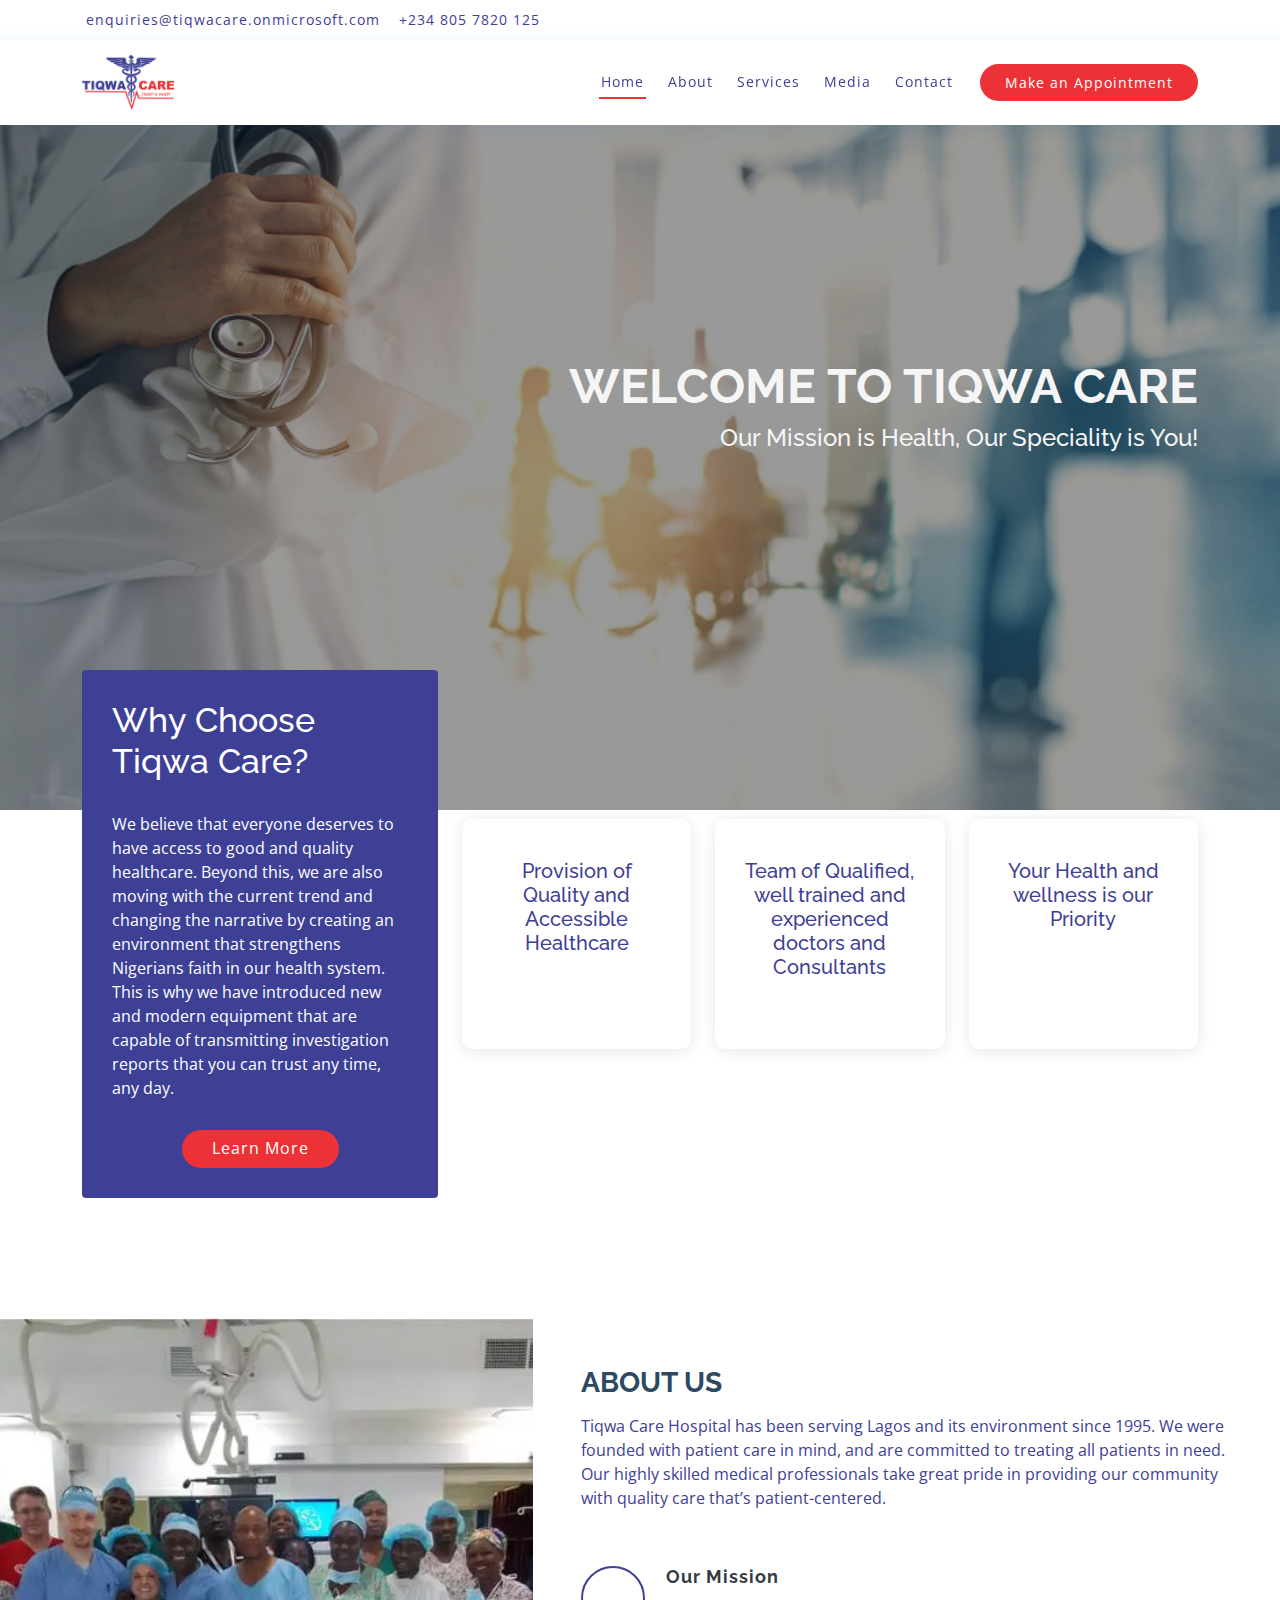
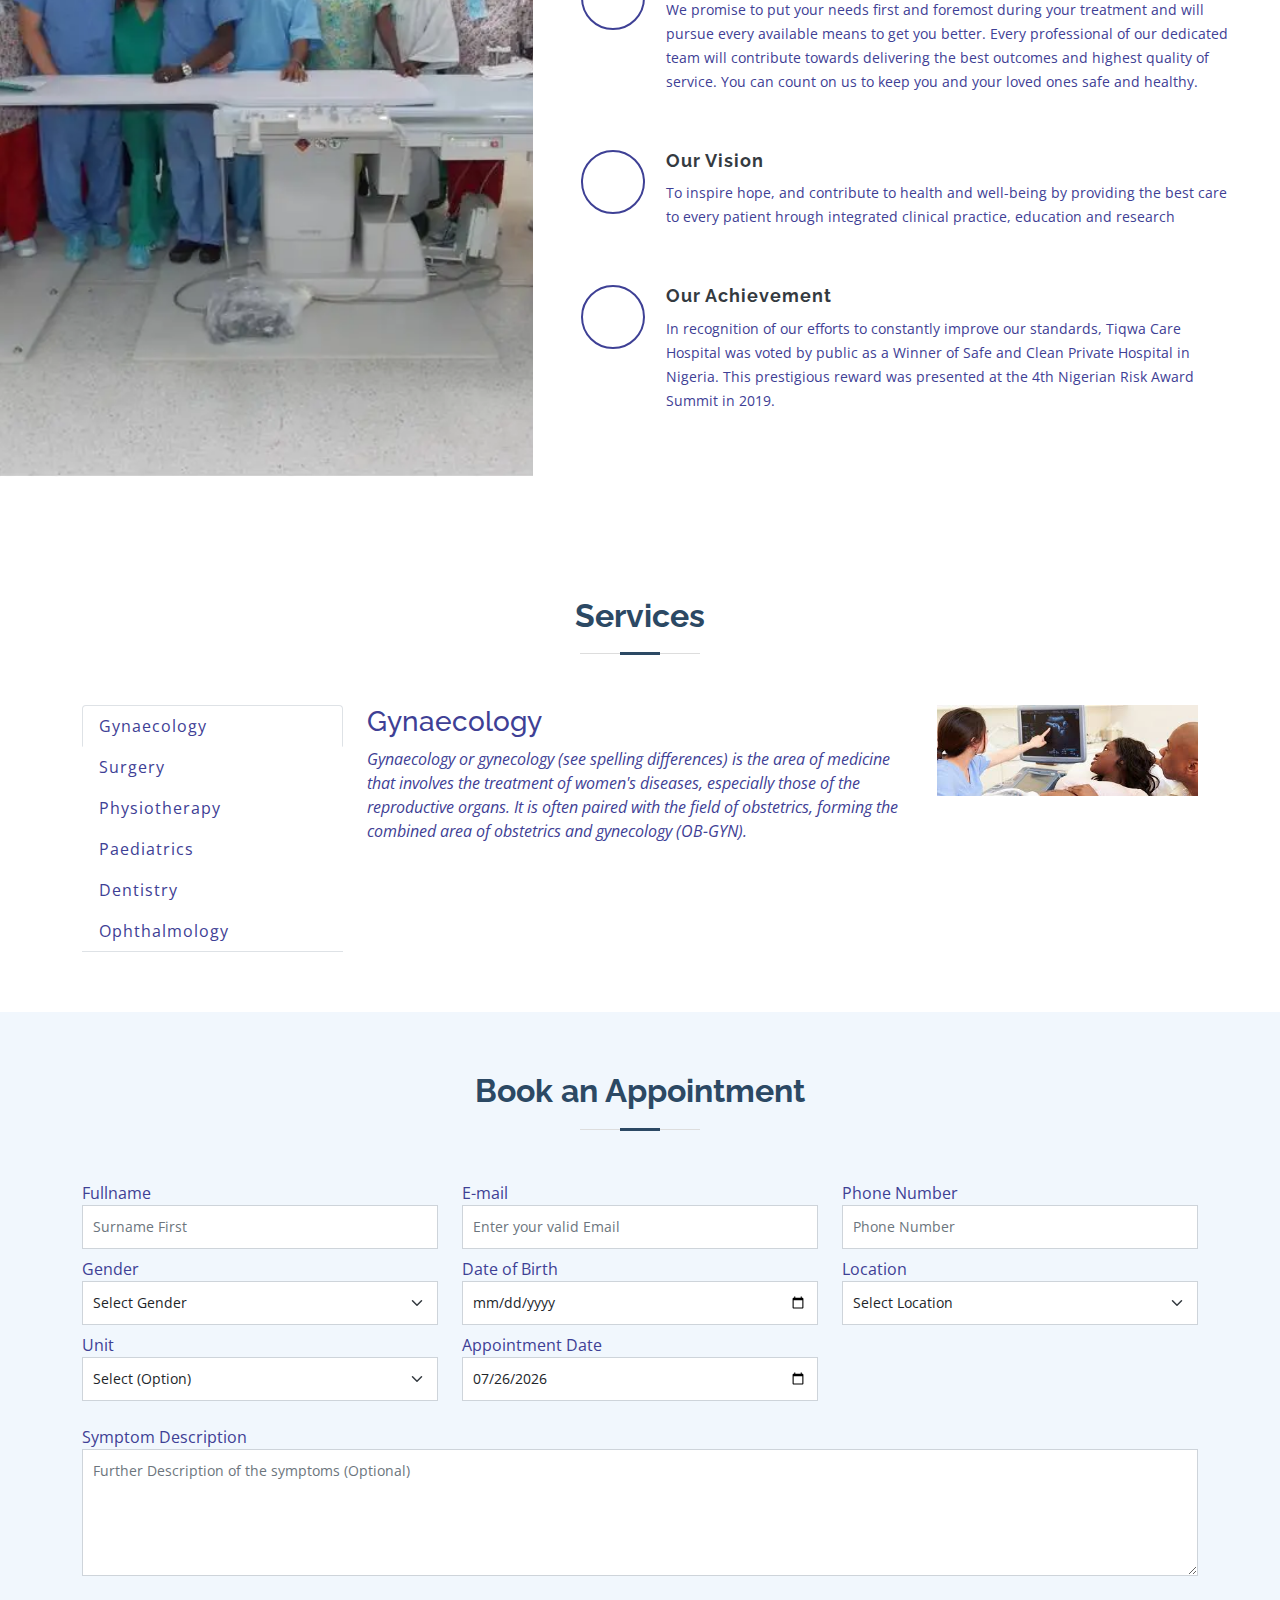
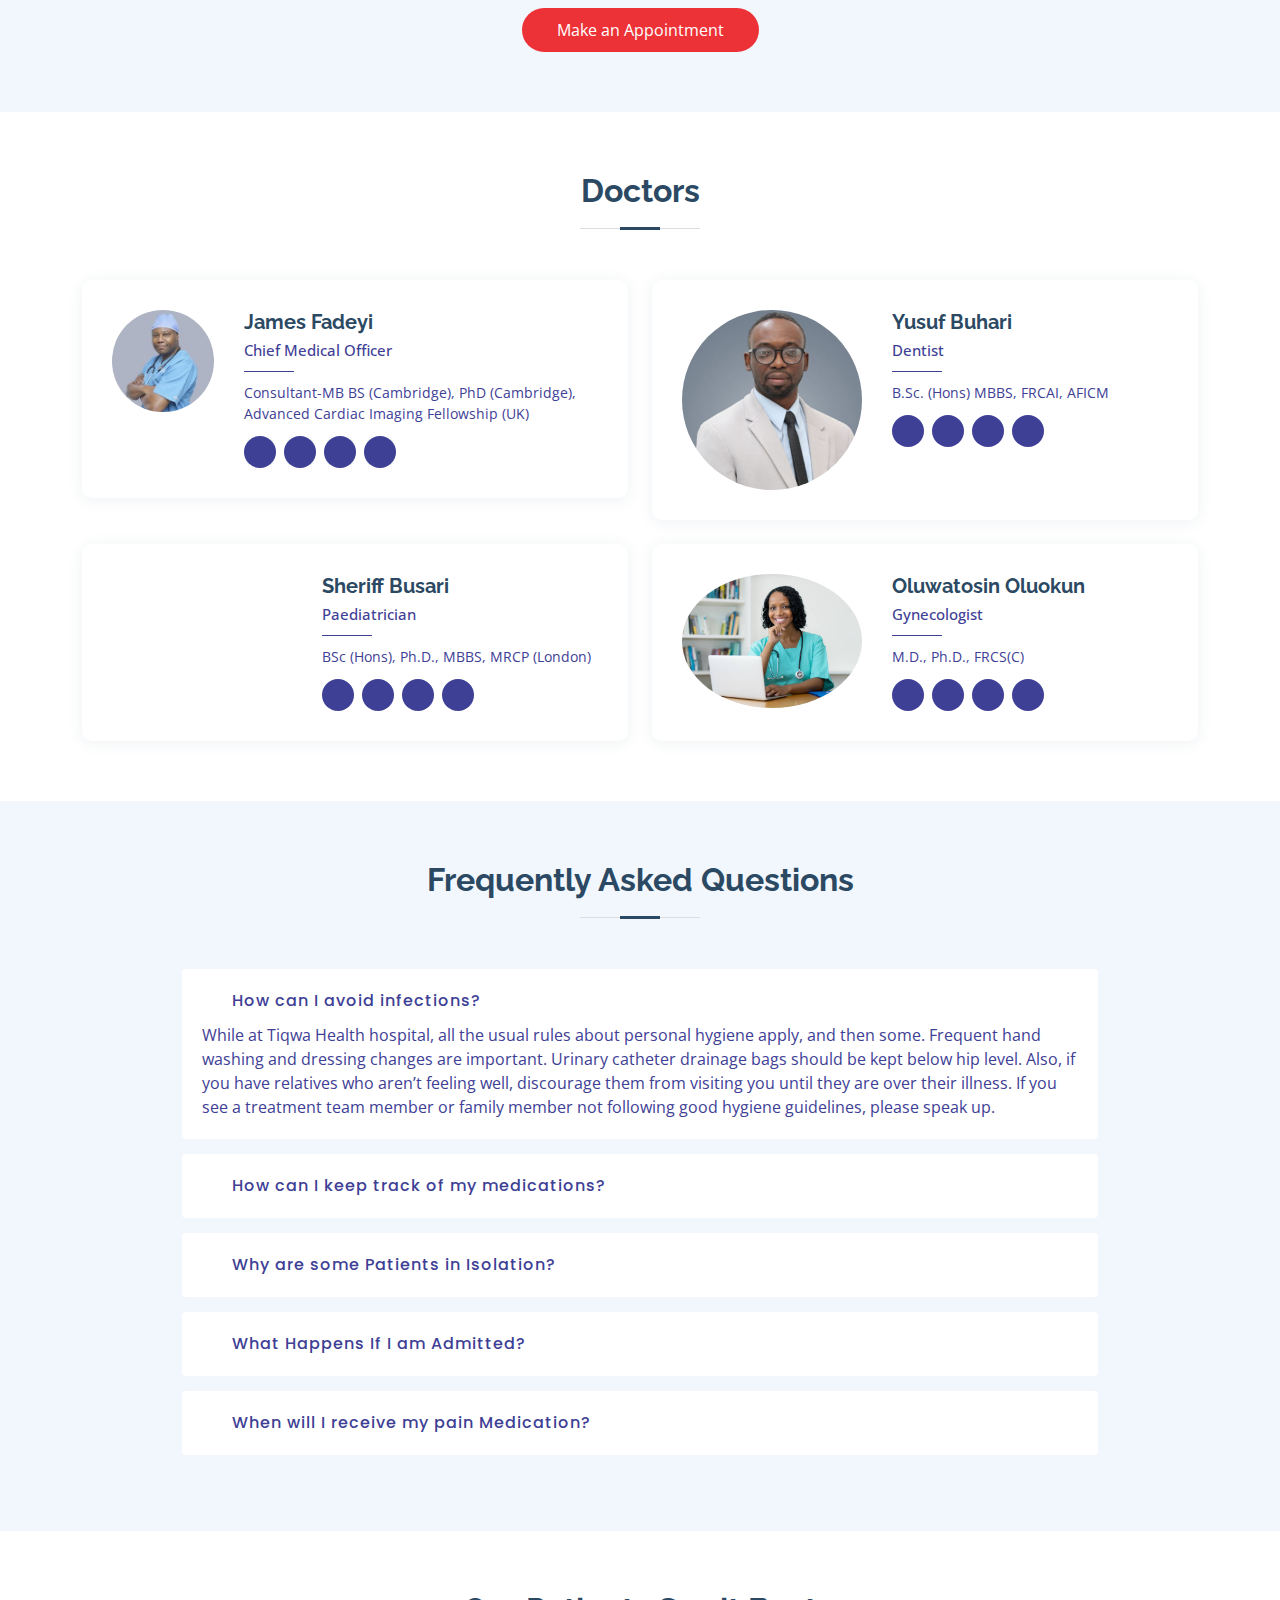
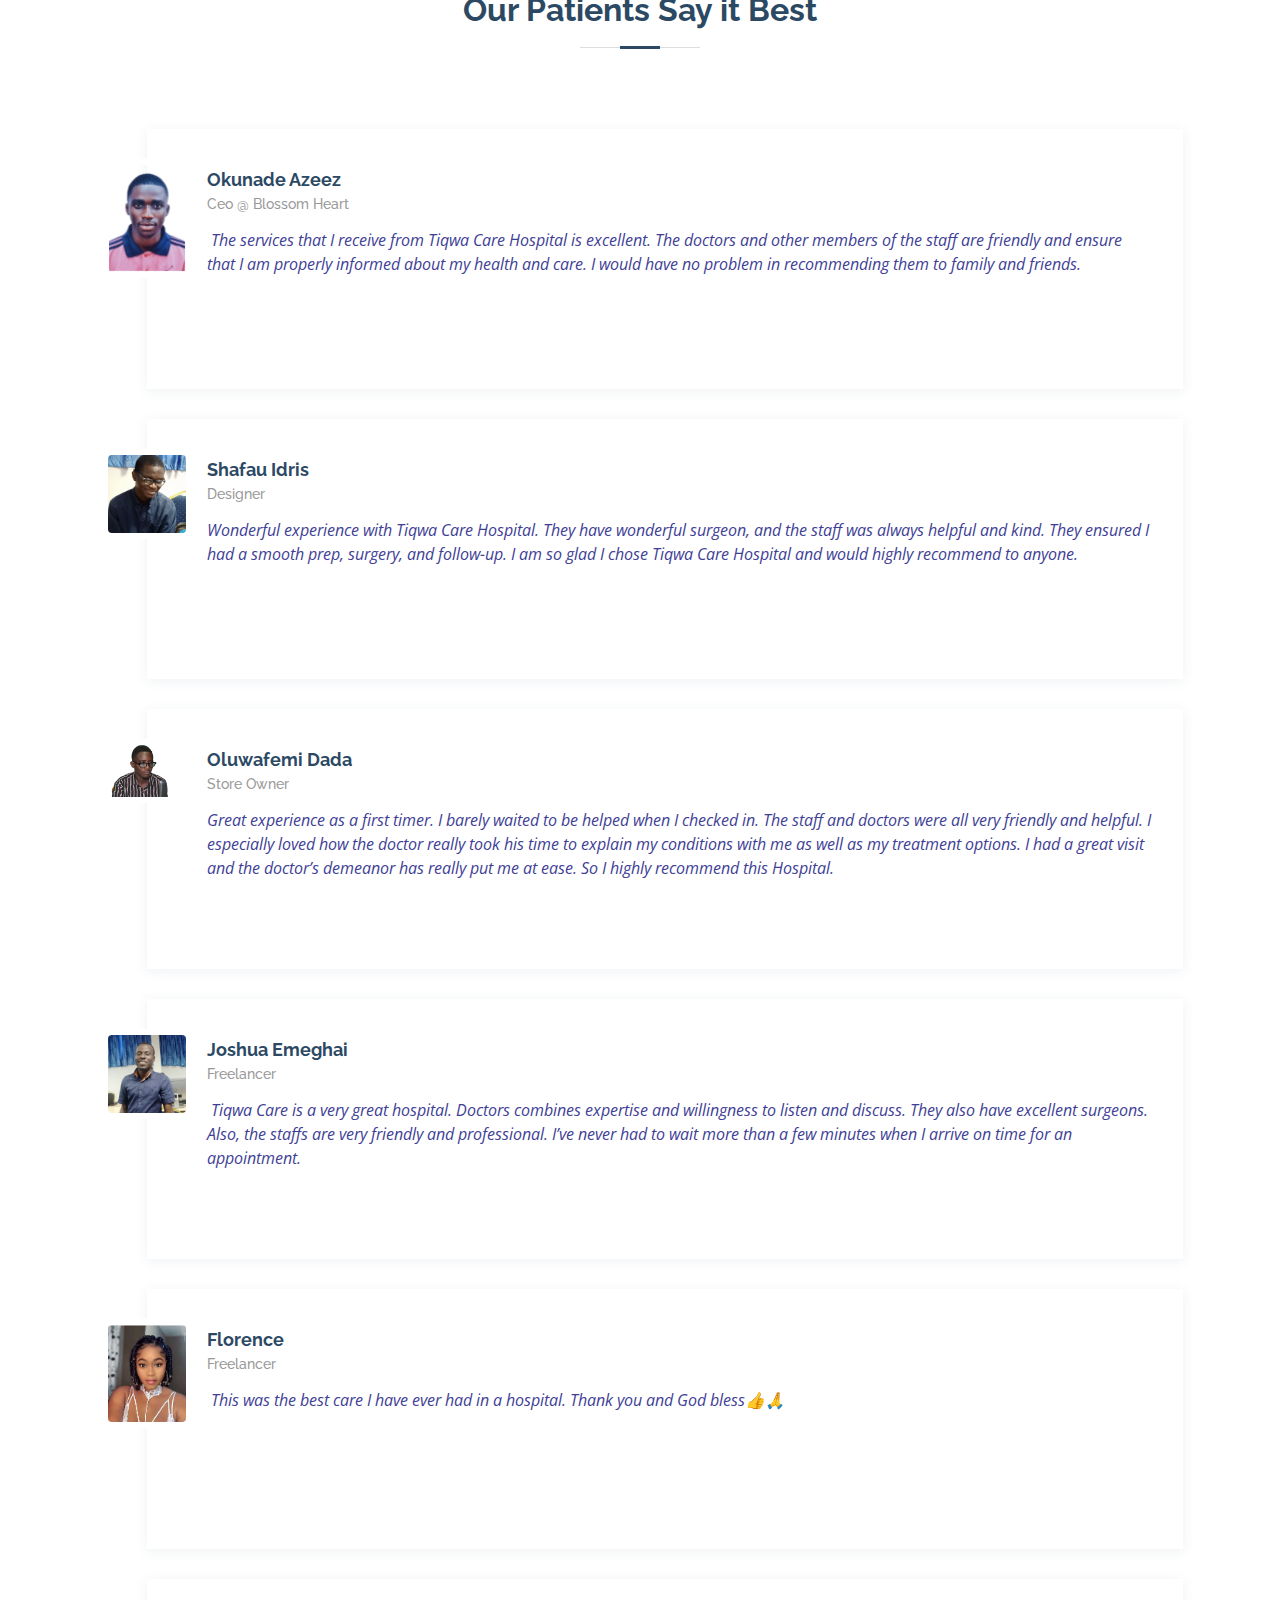
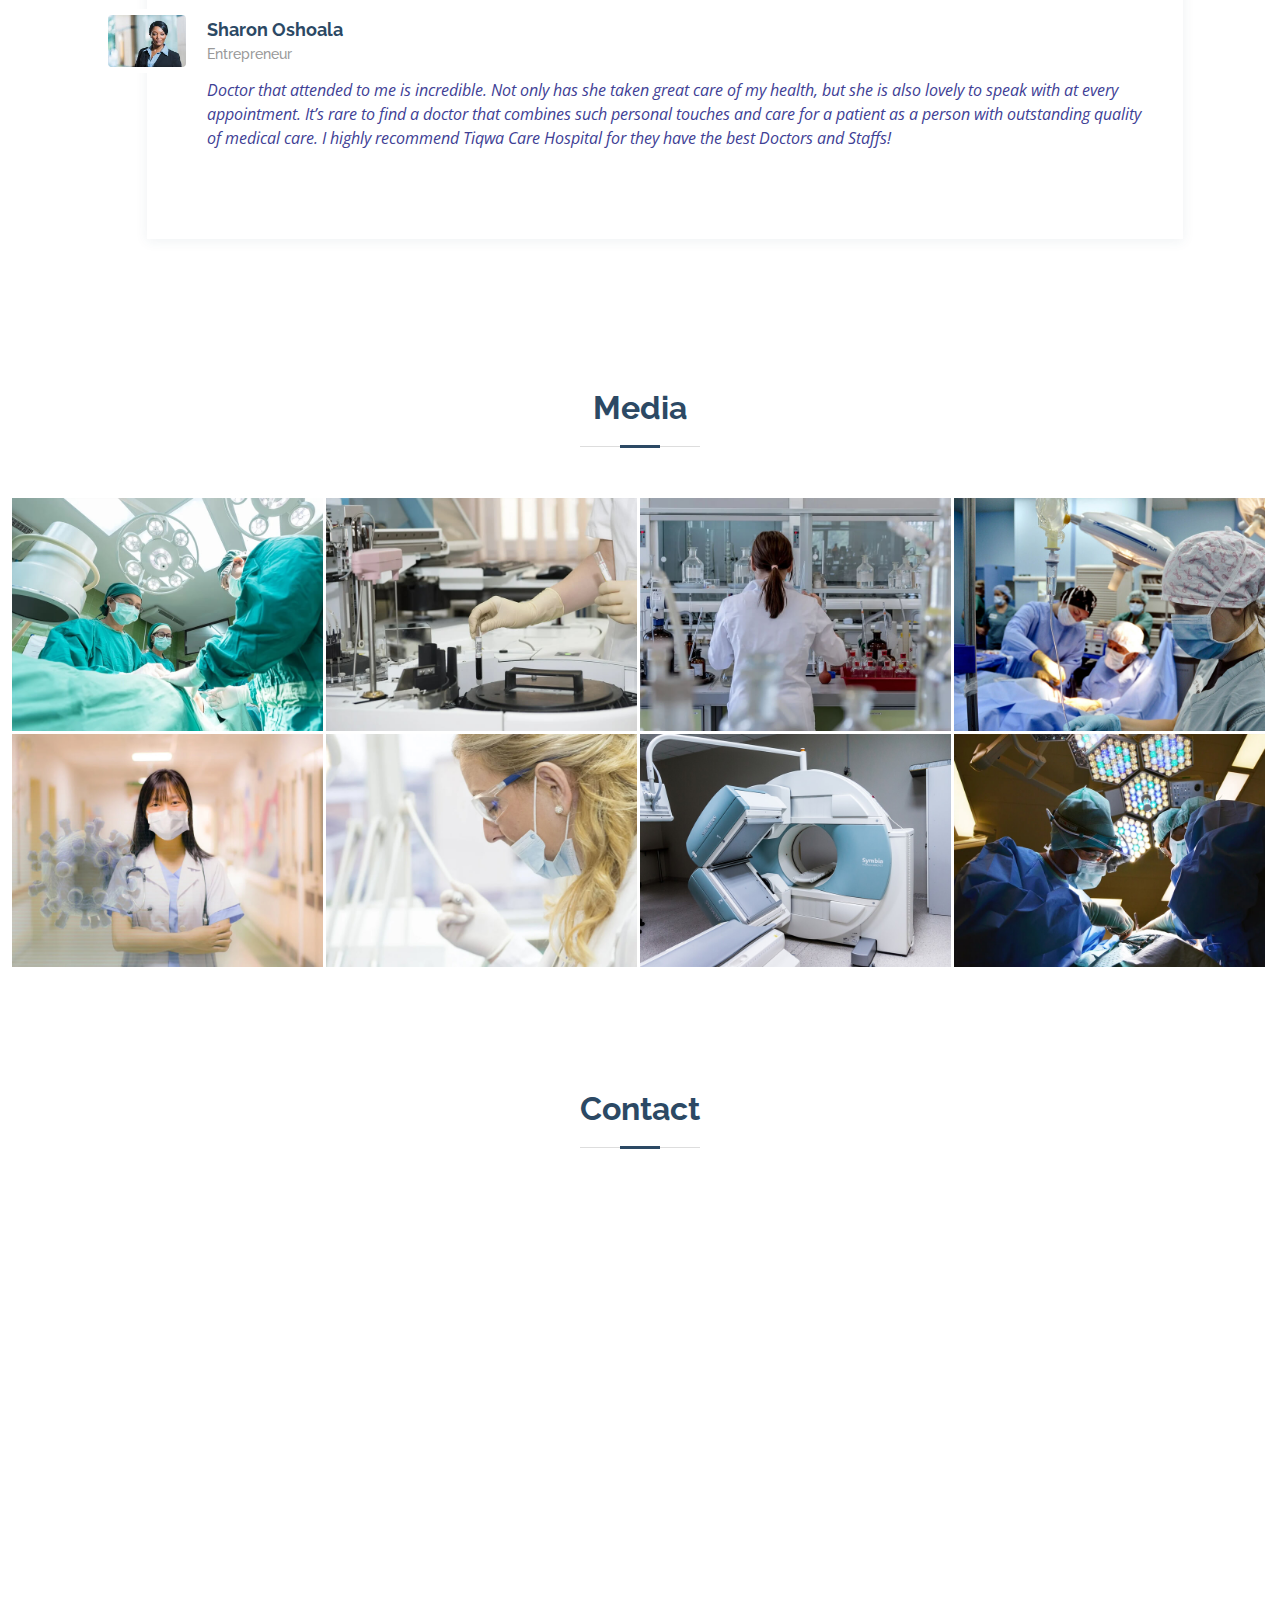
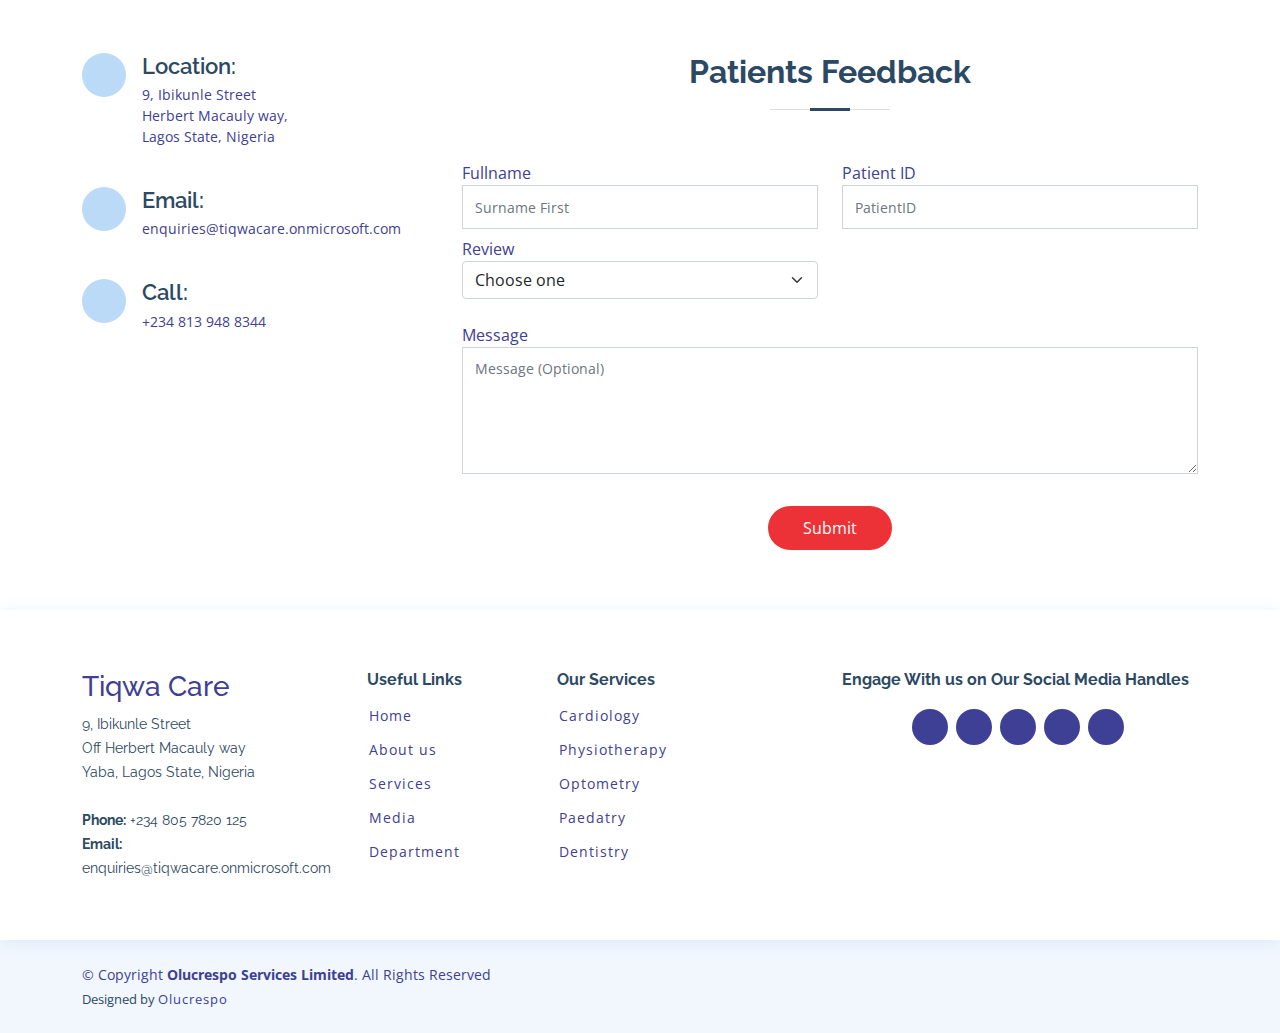
==== index.html @ 98d66f19 "Update index.html" ====
<!DOCTYPE html>
<html lang="en">

<head>
    <meta charset="utf-8">
    <meta content="width=device-width, initial-scale=1.0" name="viewport">

    <title>Tiqwa Care -Hospital</title>
    <meta content="" name="description">
    <meta content="" name="keywords">

    <!-- Favicons -->
    <link href="assets/img/tiqwa.png" rel="icon">
    <link href="assets/img/tiqwa.png" rel="apple-touch-icon">
    <script src="https://kit.fontawesome.com/4070cef90d.js" crossorigin="anonymous"></script>

    <!-- Google Fonts -->
    <link href="https://fonts.googleapis.com/css?family=Open+Sans:300,300i,400,400i,600,600i,700,700i|Raleway:300,300i,400,400i,500,500i,600,600i,700,700i|Poppins:300,300i,400,400i,500,500i,600,600i,700,700i" rel="stylesheet">

    <!-- Vendor CSS Files -->
<!--     <link href="assets/vendor/fontawesome-free/css/all.min.css" rel="stylesheet">
    <link href="assets/vendor/animate.css/animate.min.css" rel="stylesheet"> -->
    <link href="assets/vendor/bootstrap/css/bootstrap.min.css" rel="stylesheet">
<!--     <link href="assets/vendor/bootstrap-icons/bootstrap-icons.css" rel="stylesheet">
    <link href="assets/vendor/boxicons/css/boxicons.min.css" rel="stylesheet">
    <link href="assets/vendor/glightbox/css/glightbox.min.css" rel="stylesheet">
    <link href="assets/vendor/remixicon/remixicon.css" rel="stylesheet">
    <link href="assets/vendor/swiper/swiper-bundle.min.css" rel="stylesheet">
 -->
    <!-- Template Main CSS File -->
    <link href="assets/css/style.css" rel="stylesheet">
</head>

<body>

    <!-- ======= Top Bar ======= -->
    <div id="topbar" class="d-flex align-items-center fixed-top">
        <div class="container d-flex justify-content-between">
            <div class="contact-info d-flex align-items-center">
                <i class="fa fa-envelope"></i> <a href="mailto:enquiries@tiqwacare.onmicrosoft.com">enquiries@tiqwacare.onmicrosoft.com</a>
                <i class="fa fa-phone"></i> <a href="https://wa.me/+2348057820125">+234 805 7820 125 </a>
            </div>
            <div class="d-none d-lg-flex social-links align-items-center">
                <a href="#" class="twitter"><i class="fa fa-twitter-square"></i></a>
                <a href="#" class="facebook"><i class="fa fa-facebook-square"></i></a>
                <a href="#" class="instagram"><i class="fa-brands fa-instagram-square"></i></a>
                <a href="#" class="linkedin"><i class="fa fa-linkedin-square"></i></i></a>
            </div>
        </div>
    </div>

    <!-- ======= Header ======= -->
    <header id="header" class="fixed-top">
        <div class="container d-flex align-items-center">

            <a href="index.html" class="logo me-auto"><img src="assets/img/tiqwa.png" alt="" class="img-fluid"></a>

            <nav id="navbar" class="navbar order-last order-lg-0">
                <ul>
                    <li><a class="nav-link scrollto active" href="#hero">Home</a></li>
                    <li><a class="nav-link scrollto" href="#about">About</a></li>
                    <li class="dropdown"><a class="nav-link scrollto" href="#services">Services</a>  
                        <ul class="nav nav-tabs flex-column">
                            <li class="nav-item">
                                <a class="nav-link active show" data-bs-toggle="tab" href="#tab-1">Cardiology</a>
                            </li>
                            <li class="nav-item">
                                <a class="nav-link" data-bs-toggle="tab" href="#tab-2">Surgery</a>
                            </li>
                            <li class="nav-item">
                                <a class="nav-link" data-bs-toggle="tab" href="#tab-3">Physiotherapy</a>
                            </li>
                            <li class="nav-item">
                                <a class="nav-link" data-bs-toggle="tab" href="#tab-4">Paediatrics</a>
                            </li>
                            <li class="nav-item">
                                <a class="nav-link" data-bs-toggle="tab" href="#tab-5">Dentistry</a>
                            </li>
                            <li class="nav-item">
                                <a class="nav-link" data-bs-toggle="tab" href="#tab-6">Ophthalmology</a>
                            </li>
                        </ul>
                    </li>
                    <li><a class="nav-link scrollto" href="#gallery">Media</a></li>

                    <li><a class="nav-link scrollto" href="#contact">Contact</a></li>
                </ul>
                <i class="bi bi-list mobile-nav-toggle"></i>
            </nav>
            <!-- .navbar -->

            <a href="appointment.html" class="appointment-btn scrollto"> Make an Appointment </a>

        </div>
    </header>
    <!-- End Header -->

    <!-- ======= Hero Section ======= -->
    <section id="hero" class="d-flex align-items-center">
        <div class="container">
            <h1>Welcome to Tiqwa Care</h1>
            <h2>Our Mission is Health, Our Speciality is You!</h2>
        </div>
    </section>
    <!-- End Hero -->

    <main id="main">

        <!-- ======= Why Us Section ======= -->
        <section id="why-us" class="why-us">
            <div class="container">

                <div class="row">
                    <div class="col-lg-4 d-flex align-items-stretch">
                        <div class="content">
                            <h3>Why Choose Tiqwa Care?</h3>
                            <p>
                                We believe that everyone deserves to have access to good and quality healthcare. Beyond this, we are also moving with the current trend and changing the narrative by creating an environment that strengthens Nigerians faith in our health system. This is
                                why we have introduced new and modern equipment that are capable of transmitting investigation reports that you can trust any time, any day.
                            </p>
                            <div class="text-center">
                                <a href="#" class="more-btn">Learn More <i class="bx bx-chevron-right"></i></a>
                            </div>
                        </div>
                    </div>
                    <div class="col-lg-8 d-flex align-items-stretch">
                        <div class="icon-boxes d-flex flex-column justify-content-center">
                            <div class="row">
                                <div class="col-xl-4 d-flex align-items-stretch">
                                    <div class="icon-box mt-4 mt-xl-0">
                                        <i class="fa-solid fa-house-medical"></i>
                                        <h4>Provision of Quality and Accessible Healthcare</h4>
                                    </div>
                                </div>
                                <div class="col-xl-4 d-flex align-items-stretch">
                                    <div class="icon-box mt-4 mt-xl-0">
                                        <i class="fa-solid fa-people-group"></i>
                                        <h4>Team of Qualified, well trained and experienced doctors and Consultants </h4>
                                    </div>
                                </div>
                                <div class="col-xl-4 d-flex align-items-stretch">
                                    <div class="icon-box mt-4 mt-xl-0">
                                        <i class="fa fa-bed-pulse"></i>
                                        <h4>Your Health and wellness is our Priority</h4>
                                    </div>
                                </div>
                            </div>
                        </div>
                        <!-- End .content-->
                    </div>
                </div>

            </div>
        </section>
        <!-- End Why Us Section -->

        <!-- ======= About Section ======= -->
        <section id="about" class="about">
            <div class="container-fluid">

                <div class="row">
                    <div class="col-xl-5 col-lg-6 img-box d-flex justify-content-center align-items-stretch position-relative">

                    </div>

                    <div class="col-xl-7 col-lg-6 icon-boxes d-flex flex-column align-items-stretch justify-content-center py-5 px-lg-5">
                        <h3>ABOUT US</h3>
                        <p>Tiqwa Care Hospital has been serving Lagos and its environment since 1995. We were founded with patient care in mind, and are committed to treating all patients in need. Our highly skilled medical professionals take great pride
                            in providing our community with quality care that’s patient-centered.</p>

                        <div class="icon-box">
                            <div class="icon"><i class="fa-solid fa-house-medical-flag"></i></div>
                            <h4 class="title"><a href="">Our Mission</a></h4>
                            <p class="description">We promise to put your needs first and foremost during your treatment and will pursue every available means to get you better. Every professional of our dedicated team will contribute towards delivering the best outcomes and
                                highest quality of service. You can count on us to keep you and your loved ones safe and healthy.
                            </p>
                        </div>

                        <div class="icon-box">
                            <div class="icon"><i class="fa-solid fa-hospital"></i></div>
                            <h4 class="title"><a href="">Our Vision</a></h4>
                            <p class="description">To inspire hope, and contribute to health and well-being by providing the best care to every patient hrough integrated clinical practice, education and research</p>
                        </div>

                        <div class="icon-box">
                            <div class="icon"><i class="fa fa-trophy"></i></div>
                            <h4 class="title"><a href="">Our Achievement</a></h4>
                            <p class="description">In recognition of our efforts to constantly improve our standards, Tiqwa Care Hospital was voted by public as a Winner of Safe and Clean Private Hospital in Nigeria. This prestigious reward was presented at the 4th Nigerian
                                Risk Award Summit in 2019.</p>
                        </div>

                    </div>
                </div>

            </div>
        </section>
        <!-- End About Section -->


        <!-- ======= Services Section ======= -->
        <section id="services" class="services">
            <div class="container">

                <div class="section-title">
                    <h2>Services</h2>
                </div>

                <div class="row gy-4">
                    <div class="col-lg-3">
                        <ul class="nav nav-tabs flex-column">
                            <li class="nav-item">
                                <a class="nav-link active show" data-bs-toggle="tab" href="#tab-1">Gynaecology</a>
                            </li>
                            <li class="nav-item">
                                <a class="nav-link" data-bs-toggle="tab" href="#tab-2">Surgery</a>
                            </li>
                            <li class="nav-item">
                                <a class="nav-link" data-bs-toggle="tab" href="#tab-3">Physiotherapy</a>
                            </li>
                            <li class="nav-item">
                                <a class="nav-link" data-bs-toggle="tab" href="#tab-4">Paediatrics</a>
                            </li>
                            <li class="nav-item">
                                <a class="nav-link" data-bs-toggle="tab" href="#tab-5">Dentistry</a>
                            </li>
                            <li class="nav-item">
                                <a class="nav-link" data-bs-toggle="tab" href="#tab-6">Ophthalmology</a>
                            </li>
                        </ul>
                    </div>
                    <div class="col-lg-9">
                        <div class="tab-content">
                            <div class="tab-pane active show" id="tab-1">
                                <div class="row gy-4">
                                    <div class="col-lg-8 details order-2 order-lg-1">
                                        <h3>Gynaecology</h3>
                                        <p class="fst-italic">Gynaecology or gynecology (see spelling differences) is the area of medicine that involves the treatment of women's diseases,
                                            especially those of the reproductive organs. It is often paired with the field of obstetrics, forming the combined area of obstetrics and gynecology (OB-GYN).</p>
                                    </div>
                                    <div class="col-lg-4 text-center order-1 order-lg-2">
                                        <img src="assets/img/gyneacology.jpeg" alt="" class="img-fluid">
                                    </div>
                                </div>
                            </div>
                            <div class="tab-pane" id="tab-2">
                                <div class="row gy-4">
                                    <div class="col-lg-8 details order-2 order-lg-1">
                                        <h3>Surgery</h3>
                                        <p>Provide operative procedures (surgeries) for the correction of deformities and defects, repair of injuries, and diagnosis and cure of certain diseases.</p>
                                    </div>
                                    <div class="col-lg-4 text-center order-1 order-lg-2">
                                        <img src="assets/img/departments-2.jpg" alt="" class="img-fluid">
                                    </div>
                                </div>
                            </div>
                            <div class="tab-pane" id="tab-3">
                                <div class="row gy-4">
                                    <div class="col-lg-8 details order-2 order-lg-1">
                                        <h3>Physiotherapy</h3>
                                        <p class="fst-italic">Physiotherapists study the science of movement. They learn how to pinpoint an injury’s root causes.</p>
                                        <p>Physiotherapy is treatment to restore, maintain, and make the most of a patient’s mobility, function, and well-being. Physiotherapy helps through physical rehabilitation, injury prevention, and health and fitness.
                                            Physiotherapists get you involved in your own recovery.</p>
                                    </div>
                                    <div class="col-lg-4 text-center order-1 order-lg-2">
                                        <img src="assets/img/physio.jpeg" alt="" class="img-fluid">
                                    </div>
                                </div>
                            </div>
                            <div class="tab-pane" id="tab-4">
                                <div class="row gy-4">
                                    <div class="col-lg-8 details order-2 order-lg-1">
                                        <h3>Paediatrics</h3>
                                        <p class="fst-italic">Pediatrics is the branch of medicine that involves the medical care of infants, children, and adolescents.</p>
                                        <p>Paediatrics is the medical specialty focused on infants, children, and adolescents. Tiqwa Care team of doctors are all working together to address your concerns as a parent to provide exceptional paediatric health
                                            and wellness care. Our goal is to deliver the care and treatment your child needs to get back to good health. </p>
                                    </div>
                                    <div class="col-lg-4 text-center order-1 order-lg-2">
                                        <img src="assets/img/paediatrics.jpeg" alt="" class="img-fluid">
                                    </div>
                                </div>
                            </div>
                            <div class="tab-pane" id="tab-5">
                                <div class="row gy-4">
                                    <div class="col-lg-8 details order-2 order-lg-1">
                                        <h3>Dentistry</h3>
                                        <p class="fst-italic">We render Services to prevent complications such as tooth decay (cavities) and gum disease and to maintain the overall health of your mouth.</p>
                                        <p>Dentistry is essentially a primary care discipline insofar as the vast majority of patient care takes place in community settings, is restricted to simple procedures and is provided by 'generalists' who in the main
                                            hold, or aspire to hold, a long-term relationship with their patients</p>

                                    </div>
                                    <div class="col-lg-4 text-center order-1 order-lg-2">
                                        <img src="assets/img/dentistry.jpeg" alt="" class="img-fluid">
                                    </div>
                                </div>
                            </div>

                            <div class="tab-pane" id="tab-6">
                                <div class="row gy-4">
                                    <div class="col-lg-8 details order-2 order-lg-1">
                                        <h3>Ophthalmology</h3>
                                        <p class="fst-italic">branch of medicine that deals with the diagnosis and treatment of eye disorders</p>
                                        <p>Optometrists are eye care professionals who provide primary vision care ranging from sight testing and correction to the diagnosis, treatment and management of vision changes.</p>

                                    </div>
                                    <div class="col-lg-4 text-center order-1 order-lg-2">
                                        <img src="assets/img/opthalmology.jpeg" alt="" class="img-fluid">
                                    </div>
                                </div>
                            </div>
                        </div>
                    </div>
                </div>

            </div>
        </section>
        <!-- End Services Section -->

        <!-- ======= Appointment Section ======= -->
    <section id="appointment" class="appointment section-bg">
        <div class="container">
            <form action="index.html" method="post" role="form" class="php-email-form">
                <div class="section-title">
                    <h2>Book an Appointment</h2>
                </div>
                <div class="row">
                    <div class="col-md-4 form-group">
                        <label for="name">Fullname</label>
                        <input type="text" name="name" class="form-control" id="fullname" placeholder="Surname First" data-rule="minlen:4" data-msg="Please enter at least 4 chars" required>
                        <div class="validate"></div>
                    </div>

                    <div class="col-md-4 form-group mt-3 mt-md-0">
                        <label for="email">E-mail</label>
                        <input type="email" class="form-control" name="email" id="email" placeholder="Enter your valid Email" pattern="[a-zA-Z0-9.-_]{1,}@[a-zA-Z.-]{2,}[.]{1}[a-zA-Z]{2,}"  required>
                        <div class="validate"></div>
                    </div>

                    <div class="col-md-4 form-group mt-3 mt-md-0">
                        <label for="phone">Phone Number</label>
                        <input type="tel" class="form-control" name="phone" id="phone" placeholder="Phone Number" minlength="11" maxlength="11" required>
                        <div class="validate"></div>
                    </div>
                </div>

                <div class="row">
                    <div class="col-md-4 form-group mt-3 mt-md-0">
                        <label for="gender">Gender</label>
                        <select name="gender" id="gender" class="form-select" required>
                              <option value="">Select Gender</option>
                              <option value="Female">Male</option>
                              <option value="Male">Female</option>
                            </select>
                        <div class="validate"></div>
                    </div>

                    <div class="col-md-4 form-group mt-3 mt-md-0">
                        <label for="dob">Date of Birth</label>
                        <input type="date" name="dob" class="form-control datepicker" id="dob" placeholder="Date of Birth" data-rule="minlen:6" data-msg="Please pick a date from calendar" required>
                        <div class="validate"></div>
                    </div>

                    <div class="col-md-4 form-group mt-3 mt-md-0">
                        <label for="location">Location</label>
                        <select name="location" id="location" class="form-select" required>
                              <option value="">Select Location</option>
                              <option value="Agege">Agege</option>
                              <option value="Alimosho">Alimosho</option>
                              <option value="Apapa">Apapa</option>
                              <option value="Ifako-Ijaye">Ifako-Ijaye</option>
                              <option value="Ikeja">Ikeja</option>
                              <option value="Kosofe">Kosofe</option>
                              <option value="Mushin">Mushin</option>
                              <option value="Oshodi-Isolo">Oshodi-Isolo</option>
                              <option value="Shomolu">Shomolu</option>
                              <option value="Eti-Osa">Eti-Osa</option>
                              <option value="Lagos Island">Lagos Island</option>
                              <option value="Lagos Mainland">Lagos Mainland</option>
                              <option value="Surulere">Surulere</option>
                              <option value="Ojo">Ojo</option>
                              <option value="Ajeromi-Ifelodun">Ajeromi-Ifelodun</option>
                              <option value="Amuwo-Odofin">Amuwo-Odofin</option>
                              <option value="Badagry">Badagry</option>
                              <option value="Ikorodu">Ikorodu</option>
                              <option value="Ibeju-Lekki">Ibeju-Lekki</option>
                              <option value="Epe">Epe</option>
                            </select>
                        <div class="validate"></div>
                    </div>
                </div>

                <div class="row">
                    <div class="col-md-4 form-group mt-3 mt-md-0">
                        <label for="department">Unit</label>
                        <select name="department" id="unit" placeholder="Select(Option)" class="form-select" required>
                              <option value="">Select (Option)</option>
                              <option value="Dentistry">Dentistry</option>
                              <option value="Gynaecology">Gynaecology</option>
                              <option value="Ophthalmology">Ophthalmology</option>
                              <option value="Paediatry">Paediatry</option>
                              <option value="Physiotheraphy">Physiotheraphy</option>
                              <option value="GOP">Choose for me</option>
                            </select>
                        <div class="validate"></div>
                    </div>

                    <div class="col-md-4 form-group mt-3 mt-md-0">
                        <label for="appointment">Appointment Date </label>
                        <input type="date" name="appointmentdate" class="form-control datepicker" id="appointmentdate" data-rule="minlen:4" min="" data-msg="Please pick a date from calendar" required>
                        <div class="validate"></div>
                    </div>
                </div>


                <div class="form-group mt-3">
                    <label for="symptoms">Symptom Description</label>
                    <textarea class="form-control" name="message" id="message" rows="5" placeholder="Further Description of the symptoms (Optional)"></textarea>
                    <div class="validate"></div>
                </div>
            </br>
                <div class="text-center"><button id="btn_submit" type="submit"  >Make an Appointment</button></div>
            </form>

        </div>
    </section>
    <!-- End Appointment Section -->

    <!-- ======= Doctors Section ======= -->
        <section id="doctors" class="doctors">
            <div class="container">

                <div class="section-title">
                    <h2>Doctors</h2>
                </div>

                <div class="row">

                    <div class="col-lg-6">
                        <div class="member d-flex align-items-start">
                            <div class="pic"><img src="assets/img/doc 6.jpeg" class="img-fluid" alt=""></div>
                            <div class="member-info">
                                <h4>James Fadeyi</h4>
                                <span>Chief Medical Officer</span>
                                <p>Consultant-MB BS (Cambridge), PhD (Cambridge), Advanced Cardiac Imaging Fellowship (UK)</p>
                                <div class="social">
                                    <a href="" ><i class="fa fa-twitter-square"></i></a>
                                    <a href="" ><i class="fa fa-facebook-square"></i></a>
                                    <a href="" ><i class="fa-brands fa-instagram-square"></i></a>
                                    <a href="" ><i class="fa fa-linkedin-square"></i></i></a>
                                </div>
                            </div>
                        </div>
                    </div>

                    <div class="col-lg-6 mt-4 mt-lg-0">
                        <div class="member d-flex align-items-start">
                            <div class="pic"><img src="assets/img/doc 10.jpeg" class="img-fluid" alt=""></div>
                            <div class="member-info">
                                <h4>Yusuf Buhari</h4>
                                <span>Dentist</span>
                                <p>B.Sc. (Hons) MBBS, FRCAI, AFICM</p>
                                <div class="social">
                                    <a href="" ><i class="fa fa-twitter-square"></i></a>
                                    <a href="" ><i class="fa fa-facebook-square"></i></a>
                                    <a href="" ><i class="fa-brands fa-instagram-square"></i></a>
                                    <a href="" ><i class="fa fa-linkedin-square"></i></i></a>
                                </div>
                            </div>
                        </div>
                    </div>

                    <div class="col-lg-6 mt-4">
                        <div class="member d-flex align-items-start">
                            <div class="pic"><img src="assets/img/Doc 7.jpeg" class="img-fluid" alt=""></div>
                            <div class="member-info">
                                <h4>Sheriff Busari</h4>
                                <span>Paediatrician</span>
                                <p>BSc (Hons), Ph.D., MBBS, MRCP (London)</p>
                                <div class="social">
                                    <a href="" ><i class="fa fa-twitter-square"></i></a>
                                    <a href="" ><i class="fa fa-facebook-square"></i></a>
                                    <a href="" ><i class="fa-brands fa-instagram-square"></i></a>
                                    <a href="" ><i class="fa fa-linkedin-square"></i></i></a>
                                </div>
                            </div>
                        </div>
                    </div>

                    <div class="col-lg-6 mt-4">
                        <div class="member d-flex align-items-start">
                            <div class="pic"><img src="assets/img/singledoctor4.jpg" class="img-fluid" alt=""></div>
                            <div class="member-info">
                                <h4>Oluwatosin Oluokun</h4>
                                <span>Gynecologist</span>
                                <p>M.D., Ph.D., FRCS(C)</p>
                                <div class="social">
                                    <a href="" ><i class="fa fa-twitter-square"></i></a>
                                    <a href="" ><i class="fa fa-facebook-square"></i></a>
                                    <a href="" ><i class="fa-brands fa-instagram-square"></i></a>
                                    <a href="" ><i class="fa fa-linkedin-square"></i></i></a>
                                </div>
                            </div>
                        </div>
                    </div>

                </div>

            </div>
        </section>
        <!-- End Doctors Section -->

        <!-- ======= Frequently Asked Questions Section ======= -->
        <section id="faq" class="faq section-bg">
            <div class="container">

                <div class="section-title">
                    <h2>Frequently Asked Questions</h2>
                </div>

                <div class="faq-list">
                    <ul>
                        <li data-aos="fade-up">
                            <i class="bx bx-help-circle icon-help"></i> <a data-bs-toggle="collapse" class="collapse" data-bs-target="#faq-list-1">How can I avoid infections? <i class="fa fa-chevron-down icon-show"></i><i class="fa fa-chevron-up icon-close"></i></a>
                            <div id="faq-list-1" class="collapse show" data-bs-parent=".faq-list">
                                <p>
                                    While at Tiqwa Health hospital, all the usual rules about personal hygiene apply, and then some. 
                                    Frequent hand washing and dressing changes are important. Urinary catheter drainage bags should be kept below hip level. 
                                    Also, if you have relatives who aren’t feeling well, discourage them from visiting you until they are over their illness. 
                                    If you see a treatment team member or family member not following good hygiene guidelines, please speak up. 
                                </p>
                            </div>
                        </li>

                        <li data-aos="fade-up" data-aos-delay="100">
                            <i class="bx bx-help-circle icon-help"></i> <a data-bs-toggle="collapse" data-bs-target="#faq-list-2" class="collapsed">How can I keep track of my medications? <i class="fa fa-chevron-down icon-show"></i><i class="fa fa-chevron-up icon-close"></i></a>
                            <div id="faq-list-2" class="collapse" data-bs-parent=".faq-list">
                                <p>
                                    Drug names can be long and difficult to pronounce, but the good news is that you don’t have to be a pharmacist to accurately keep track of your medications. 
                                    Keep an updated list of your prescriptions, with dosages, frequencies, side effects, and your reasons for taking them. 
                                    Carry the list with you, especially when seeing a doctor or another medical provider. 
                                </p>
                            </div>
                        </li>

                        <li data-aos="fade-up" data-aos-delay="200">
                            <i class="bx bx-help-circle icon-help"></i> <a data-bs-toggle="collapse" data-bs-target="#faq-list-3" class="collapsed">Why are some Patients in Isolation? <i class="fa fa-chevron-down icon-show"></i><i class="fa fa-chevron-up icon-close"></i></a>
                            <div id="faq-list-3" class="collapse" data-bs-parent=".faq-list">
                                <p>
                                    Patients are isolated to prevent the spread of disease to other people in the medical environment. Isolated persons are typically either highly 
                                    contagious or infected by a treatment-resistant organism. Isolated person may also be those who are immunosuppressed.
                                </p>
                            </div>
                        </li>

                        <li data-aos="fade-up" data-aos-delay="300">
                            <i class="bx bx-help-circle icon-help"></i> <a data-bs-toggle="collapse" data-bs-target="#faq-list-4" class="collapsed">What Happens If I am Admitted? <i class="fa fa-chevron-down icon-show"></i><i class="fa fa-chevron-up icon-close"></i></a>
                            <div id="faq-list-4" class="collapse" data-bs-parent=".faq-list">
                                <p>
                                    Upon admission to the hospital, you will remain in the Emergency Department until your inpatient room is ready. 
                                    Your admitting physician will visit you during their designated "patient rounds.
                                </p>
                            </div>
                        </li>

                        <li data-aos="fade-up" data-aos-delay="400">
                            <i class="bx bx-help-circle icon-help"></i> <a data-bs-toggle="collapse" data-bs-target="#faq-list-5" class="collapsed">When will I receive my pain Medication? <i class="fa fa-chevron-down icon-show"></i><i class="fa fa-chevron-up icon-close"></i></a>
                            <div id="faq-list-5" class="collapse" data-bs-parent=".faq-list">
                                <p>
                                    Because pain medication can mask important clues to your medical condition, it may not be given until tests are completed and the physician has evaluated the results.
                                </p>
                            </div>
                        </li>

                    </ul>
                </div>

            </div>
        </section>
        <!-- End Frequently Asked Questions Section -->

        <!-- ======= Testimonials Section ======= -->
        <section id="testimonials" class="testimonials">
            <div class="container">

                <div class="section-title">
                    <h2>Our Patients Say it Best</h2>
                </div>

                <div class="testimonials-slider swiper" data-aos="fade-up" data-aos-delay="100">
                    <div class="swiper-wrapper">

                        <div class="swiper-slide">
                            <div class="testimonial-wrap">
                                <div class="testimonial-item">
                                    <img src="assets/img/az.png" class="testimonial-img" alt="">
                                    <h3>Okunade Azeez</h3>
                                    <h4>Ceo @ Blossom Heart</h4>
                                    <p>
                                        <i class="bx bxs-quote-alt-left quote-icon-left"></i> The services that I receive from Tiqwa Care Hospital is excellent. The doctors and other members of the staff are friendly and ensure that I am properly informed
                                        about my health and care. I would have no problem in recommending them to family and friends.
                                        <i class="bx bxs-quote-alt-right quote-icon-right"></i>
                                    </p>
                                </div>
                            </div>
                        </div>
                        <!-- End testimonial item -->

                        <div class="swiper-slide">
                            <div class="testimonial-wrap">
                                <div class="testimonial-item">
                                    <img src="assets/img/idris.jpg" class="testimonial-img" alt="">
                                    <h3>Shafau Idris</h3>
                                    <h4>Designer</h4>
                                    <p>
                                        <i class="bx bxs-quote-alt-left quote-icon-left"></i>Wonderful experience with Tiqwa Care Hospital. They have wonderful surgeon, and the staff was always helpful and kind. They ensured I had a smooth prep, surgery,
                                        and follow-up. I am so glad I chose Tiqwa Care Hospital and would highly recommend to anyone.
                                        <i class="bx bxs-quote-alt-right quote-icon-right"></i>
                                    </p>
                                </div>
                            </div>
                        </div>
                        <!-- End testimonial item -->

                        <div class="swiper-slide">
                            <div class="testimonial-wrap">
                                <div class="testimonial-item">
                                    <img src="assets/img/pm.png" class="testimonial-img" alt="">
                                    <h3>Oluwafemi Dada</h3>
                                    <h4>Store Owner</h4>
                                    <p>
                                        <i class="bx bxs-quote-alt-left quote-icon-left"></i>Great experience as a first timer. I barely waited to be helped when I checked in. The staff and doctors were all very friendly and helpful. I especially loved
                                        how the doctor really took his time to explain my conditions with me as well as my treatment options. I had a great visit and the doctor’s demeanor has really put me at ease. So I highly recommend this Hospital.
                                        <i class="bx bxs-quote-alt-right quote-icon-right"></i>
                                    </p>
                                </div>
                            </div>
                        </div>
                        <!-- End testimonial item -->

                        <div class="swiper-slide">
                            <div class="testimonial-wrap">
                                <div class="testimonial-item">
                                    <img src="assets/img/joshua2.jpg" class="testimonial-img" alt="">
                                    <h3>Joshua Emeghai</h3>
                                    <h4>Freelancer</h4>
                                    <p>
                                        <i class="bx bxs-quote-alt-left quote-icon-left"></i> Tiqwa Care is a very great hospital. Doctors combines expertise and willingness to listen and discuss. They also have excellent surgeons. Also, the staffs are
                                        very friendly and professional. I’ve never had to wait more than a few minutes when I arrive on time for an appointment.
                                        <i class="bx bxs-quote-alt-right quote-icon-right"></i>
                                    </p>
                                </div>
                            </div>
                        </div>
                        <!-- End testimonial item -->

                        <div class="swiper-slide">
                            <div class="testimonial-wrap">
                                <div class="testimonial-item">
                                    <img src="assets/img/1.jpeg" class="testimonial-img" alt="">
                                    <h3>Florence</h3>
                                    <h4>Freelancer</h4>
                                    <p>
                                        <i class="bx bxs-quote-alt-left quote-icon-left"></i> This was the best care I have ever had in a hospital. Thank you and God bless👍🙏
                                        <i class="bx bxs-quote-alt-right quote-icon-right"></i>
                                    </p>
                                </div>
                            </div>
                        </div>
                        <!-- End testimonial item -->

                        <div class="swiper-slide">
                            <div class="testimonial-wrap">
                                <div class="testimonial-item">
                                    <img src="assets/img/3.jpeg" class="testimonial-img" alt="">
                                    <h3>Sharon Oshoala</h3>
                                    <h4>Entrepreneur</h4>
                                    <p>
                                        <i class="bx bxs-quote-alt-left quote-icon-left"></i>Doctor that attended to me is incredible. Not only has she taken great care of my health, but she is also lovely to speak with at every appointment. It’s rare
                                        to find a doctor that combines such personal touches and care for a patient as a person with outstanding quality of medical care. I highly recommend Tiqwa Care Hospital for they have the best Doctors and Staffs!
                                        <i class="bx bxs-quote-alt-right quote-icon-right"></i>
                                    </p>
                                </div>
                            </div>
                        </div>
                        <!-- End testimonial item -->

                    </div>
                    <div class="swiper-pagination"></div>
                </div>

            </div>
        </section>
        <!-- End Testimonials Section -->

                        

        <!-- ======= Gallery Section ======= -->
        <section id="gallery" class="gallery">
            <div class="container">

                <div class="section-title">
                    <h2>Media</h2>
                </div>
            </div>

            <div class="container-fluid">
                <div class="row g-0">

                    <div class="col-lg-3 col-md-4">
                        <div class="gallery-item">
                            <a href="assets/img/gallery/gallery-1.jpg" class="galelry-lightbox">
                                <img src="assets/img/gallery/gallery-1.jpg" alt="" class="img-fluid">
                            </a>
                        </div>
                    </div>

                    <div class="col-lg-3 col-md-4">
                        <div class="gallery-item">
                            <a href="assets/img/gallery/gallery-2.jpg" class="galelry-lightbox">
                                <img src="assets/img/gallery/gallery-2.jpg" alt="" class="img-fluid">
                            </a>
                        </div>
                    </div>

                    <div class="col-lg-3 col-md-4">
                        <div class="gallery-item">
                            <a href="assets/img/gallery/gallery-3.jpg" class="galelry-lightbox">
                                <img src="assets/img/gallery/gallery-3.jpg" alt="" class="img-fluid">
                            </a>
                        </div>
                    </div>

                    <div class="col-lg-3 col-md-4">
                        <div class="gallery-item">
                            <a href="assets/img/gallery/gallery-4.jpg" class="galelry-lightbox">
                                <img src="assets/img/gallery/gallery-4.jpg" alt="" class="img-fluid">
                            </a>
                        </div>
                    </div>

                    <div class="col-lg-3 col-md-4">
                        <div class="gallery-item">
                            <a href="assets/img/gallery/gallery-5.jpg" class="galelry-lightbox">
                                <img src="assets/img/gallery/gallery-5.jpg" alt="" class="img-fluid">
                            </a>
                        </div>
                    </div>

                    <div class="col-lg-3 col-md-4">
                        <div class="gallery-item">
                            <a href="assets/img/gallery/gallery-6.jpg" class="galelry-lightbox">
                                <img src="assets/img/gallery/gallery-6.jpg" alt="" class="img-fluid">
                            </a>
                        </div>
                    </div>

                    <div class="col-lg-3 col-md-4">
                        <div class="gallery-item">
                            <a href="assets/img/gallery/gallery-7.jpg" class="galelry-lightbox">
                                <img src="assets/img/gallery/gallery-7.jpg" alt="" class="img-fluid">
                            </a>
                        </div>
                    </div>

                    <div class="col-lg-3 col-md-4">
                        <div class="gallery-item">
                            <a href="assets/img/gallery/gallery-8.jpg" class="galelry-lightbox">
                                <img src="assets/img/gallery/gallery-8.jpg" alt="" class="img-fluid">
                            </a>
                        </div>
                    </div>

                </div>

            </div>
        </section>
        <!-- End Gallery Section -->

        <!-- ======= Contact Section ======= -->
        <section id="contact" class="contact">
            <div class="container">

                <div class="section-title">
                    <h2>Contact</h2>
                </div>
            </div>

            <div>
                <iframe src="https://www.google.com/maps/embed?pb=!1m14!1m8!1m3!1d3964.065510751154!2d3.3751999!3d6.5133926!3m2!1i1024!2i768!4f13.1!3m3!1m2!1s0x103b8c5825e0cae5%3A0x335eb0de32ede372!2s9%20Ibikunle%20St%2C%20Yaba%20101245%2C%20Lagos!5e0!3m2!1sen!2sng!4v1655650297513!5m2!1sen!2sng" width="100%" height="400" style="border:0;" allowfullscreen="" loading="lazy" referrerpolicy="no-referrer-when-downgrade"></iframe>
            </div>

            <div class="container">
                <div class="row mt-5">

                    <div class="col-lg-4">
                        <div class="info">
                            <div class="address">
                                <i class="fa-solid fa-location-dot"></i>
                                <h4>Location:</h4>
                                <p>9, Ibikunle Street <br> Herbert Macauly way, <br>Lagos State, Nigeria</p>
                            </div>

                            <div class="email">
                                <i class="fa fa-envelope"></i>
                                <h4>Email:</h4>
                                <p>enquiries@tiqwacare.onmicrosoft.com</p>
                            </div>

                            <div class="phone">
                                <i class="fa fa-phone"></i>
                                <h4>Call:</h4>
                                <p>+234 813 948 8344</p>
                            </div>

                        </div>

                    </div>

                    <!-- Feedback / Contact form Section -->
                    <div class="col-lg-8 mt-5 mt-lg-0">
                        
                        <div class="section-title">
                             <h2>Patients Feedback</h2>
                        </div>

                        <form action="forms/contact.php" method="post" role="form" class="php-email-form">
                            <div class="row">

                                <div class="col-md-6 form-group">
                                    <label for="name">Fullname</label>
                                    <input type="text" name="name" class="form-control" id="fullname" placeholder="Surname First" required>
                                </div>

                                <div class="col-md-6 form-group">
                                    <label for="name"> Patient ID</label>
                                    <input type="text" name="patientID" id="patientID" class="form-control" placeholder="PatientID" required>
                                </div>

                                <div class="col-md-6 form-group mt-3 mt-md-0">
                                    <label for="review">Review</label>
                                    <select name="review" id="review" class="form-select" required>
                                      <option value="">Choose one</option>
                                      <option value="verySatisfied">Very Satisfied</option>
                                      <option value="satisfied">Satisfied</option>
                                      <option value="notSatisfied">Not Satisfied</option>
                                    </select>
                                </div>
                            </div>

                            <div class="form-group mt-3">
                                <label for="message">Message</label>
                                <textarea class="form-control" name="message" rows="5" placeholder="Message (Optional)"></textarea>
                            </div>
                            </br>

                            <div class="text-center"><button type="submit">Submit</button></div>
                        </form>

                    </div>

                </div>

            </div>
        </section>
        <!-- End Contact Section -->

    </main>
    <!-- End #main -->

    <!-- ======= Footer ======= -->
    <footer id="footer">

        <div class="footer-top">
            <div class="container">
                <div class="row">

                    <div class="col-lg-3 col-md-6 footer-contact">
                        <h3>Tiqwa Care</h3>
                        <p>
                            9, Ibikunle Street <br> Off Herbert Macauly way<br> Yaba, Lagos State, Nigeria <br><br>
                            <strong>Phone:</strong> +234 805 7820 125<br>
                            <strong>Email:</strong> enquiries@tiqwacare.onmicrosoft.com<br>
                        </p>
                    </div>

                    <div class="col-lg-2 col-md-6 footer-links">
                        <h4>Useful Links</h4>
                        <ul>
                            <li><i class="bx bx-chevron-right"></i> <a href="#">Home</a></li>
                            <li><i class="bx bx-chevron-right"></i> <a href="index.html#about">About us</a></li>
                            <li><i class="bx bx-chevron-right"></i> <a href="index.html#services">Services</a></li>
                            <li><i class="bx bx-chevron-right"></i> <a href="index.html#gallery">Media</a></li>
                            <li><i class="bx bx-chevron-right"></i> <a href="index.html#department">Department</a></li>
                        </ul>
                    </div>

                    <div class="col-lg-3 col-md-6 footer-links">
                        <h4>Our Services</h4>
                        <ul>
                            <li><i class="bx bx-chevron-right"></i> <a href="#">Cardiology</a></li>
                            <li><i class="bx bx-chevron-right"></i> <a href="#">Physiotherapy</a></li>
                            <li><i class="bx bx-chevron-right"></i> <a href="#">Optometry</a></li>
                            <li><i class="bx bx-chevron-right"></i> <a href="#">Paedatry</a></li>
                            <li><i class="bx bx-chevron-right"></i> <a href="#">Dentistry</a></li>
                        </ul>
                    </div>

                    <div class="col-lg-4 col-md-6 footer-newsletter">
                        <h4>Engage With us on Our Social Media Handles</h4>

                        <div class="social-links text-center text-md-center pt-3 pt-md-0">
                            <a href="#" class="twitter"><i class="fa fa-twitter-square"></i></a>
                            <a href="#" class="facebook"><i class="fa fa-facebook-square"></i></a>
                            <a href="#" class="instagram"><i class="fa-brands fa-instagram-square"></i></a>
                            <a href="#" class="linkedin"><i class="fa fa-linkedin-square"></i></i></a>
                            <a href="#" class="google-plus"><i class="fa fa-skype"></i></a>
                        </div>

                        
                    </div>

                </div>
            </div>
        </div>

        <div class="container d-md-flex py-4">

            <div class="me-md-auto text-center text-md-start">
                <div class="copyright">
                    &copy; Copyright <strong><span>Olucrespo Services Limited</span></strong>. All Rights Reserved
                </div>
                <div class="credits">
                    <!-- Licensing information: https://bootstrapmade.com/license/ -->
                    Designed by <a href="">Olucrespo</a>
                </div>
            </div>
            <!-- <div class="social-links text-center text-md-right pt-3 pt-md-0">
                <a href="#" class="twitter"><i class="bx bxl-twitter"></i></a>
                <a href="#" class="facebook"><i class="bx bxl-facebook"></i></a>
                <a href="#" class="instagram"><i class="bx bxl-instagram"></i></a>
                <a href="#" class="google-plus"><i class="bx bxl-skype"></i></a>
                <a href="#" class="linkedin"><i class="bx bxl-linkedin"></i></a>
            </div> -->
        </div>
    </footer>
    <!-- End Footer -->

    <div id="preloader">
    </div>
    <a href="#" class="back-to-top d-flex align-items-center justify-content-center"><i class="fa-solid fa-circle-arrow-up"></i></a>

    <!-- Vendor JS Files -->
<!--     <script src="assets/vendor/purecounter/purecounter.js"></script> -->
    <script src="assets/vendor/bootstrap/js/bootstrap.bundle.min.js"></script>
<!--     <script src="assets/vendor/glightbox/js/glightbox.min.js"></script>
    <script src="assets/vendor/swiper/swiper-bundle.min.js"></script>
    <script src="assets/vendor/php-email-form/validate.js"></script> -->

    <!-- Template Main JS File -->
    <script src="assets/js/main.js"></script>


    <script src="https://ajax.aspnetcdn.com/ajax/jQuery/jquery-3.3.1.min.js"></script>
    <script src="https://unpkg.com/sweetalert/dist/sweetalert.min.js"></script>
    <script>
        let prevVal = "";
        document.getElementById('phone').addEventListener('input', function(e) {
            if(/[\d]/.test(this.value)) {
                prevVal = this.value;
            } else{
                this.value = prevVal;
            }
        })

        

        $(function() {
            $("#btn_submit").click(function(e) {
                e.preventDefault();
                var formData = {
                    fullname: $("#fullname").val(),
                    email: $("#email").val(),
                    phone: $("#phone").val(),
                    gender: $("#gender").val(),
                    dob: $("#dob").val(),
                    location: $("#location").val(),
                    unit: $("#unit").val(),
                    appointmentdate: $("#appointmentdate").val(),                    
                    message: $("#message").val()
                }

                

                if ($("#fullname").val() == "" || $("#email").val() == "" || $("#phone").val() == "" || $("#gender").val() == "" || 
                    $("#dob").val() == "" || $("#location").val() == "" || $("#unit").val() =="" ||$("#appointmentdate").val() == "" ) {
                        swal({
                    title: "Field(s) Empty!",
                    text: "Please check the missing field!",
                    icon: "warning",
                    button: "Ok",
                });
                } else {

                    $.ajax({
                    contentType: 'application/json',
                    type: "POST",
                    url: "https://prod-240.westeurope.logic.azure.com/workflows/f5abd6ce29a246b1bf964dbba245645a/triggers/manual/paths/invoke?api-version=2016-06-01&sp=%2Ftriggers%2Fmanual%2Frun&sv=1.0&sig=h6gbicLtcgElUufuhc7WH30Umkpjqi220gUpq-SwO4Q",
                    data: JSON.stringify(formData),
                    success: function() {
                        $("#postResult").text("Your appointment request has been sent successfully. Thank you!");
                        $("#fullname").val(""),
                        $("#email").val(""),
                        $("#phone").val(""),
                        $("#gender").val(""),
                        $("#dob").val(""),
                        $("#location").val(""),
                        $("#unit").val(""),
                        $("#appointmentdate").val(""),                    
                        $("#message").val("")
                    },
                    error: function() {
                        $("#postResult").text("Failed");
                    }
                });

                    swal({
                        title: "Success!",
                        text: "Appointment Successfully Submitted!",
                        icon: "success",
                        button: "Ok",
                    });

                }
            });
        });
    </script>
    

    <!--Script to limit the date and also set default-->
    <script>
        var date = new Date();
        var tdate = date.getDate();
        if(tdate < 10) {
            tdate = '0' + tdate;
        }
        var month = date.getMonth() + 1;
        if (month < 10) {
            month = '0' + month;
        }
        var year = date.getFullYear();
        var minDate = year + '-' + month + '-' + tdate;
        document.getElementById('appointmentdate').setAttribute('min', minDate)
        document.getElementById('appointmentdate').value= minDate
    </script>  

</body>

</html>
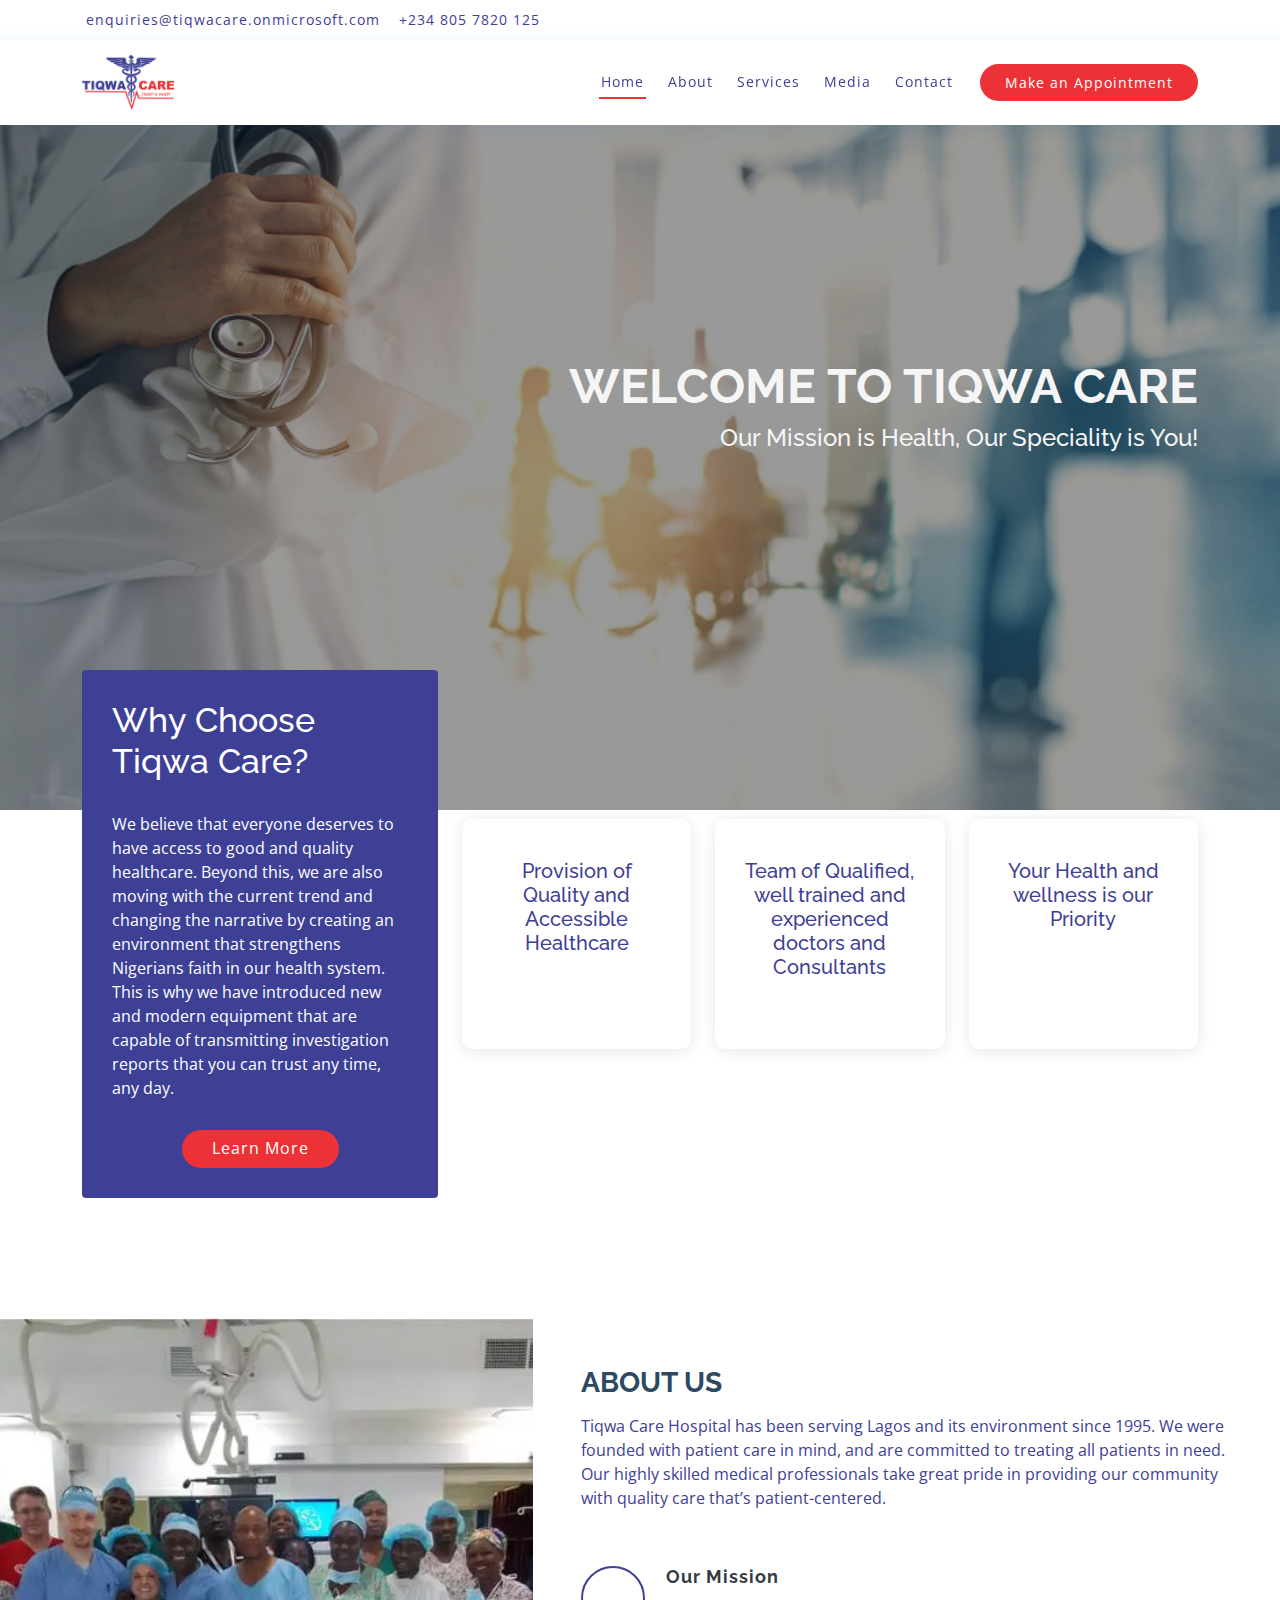
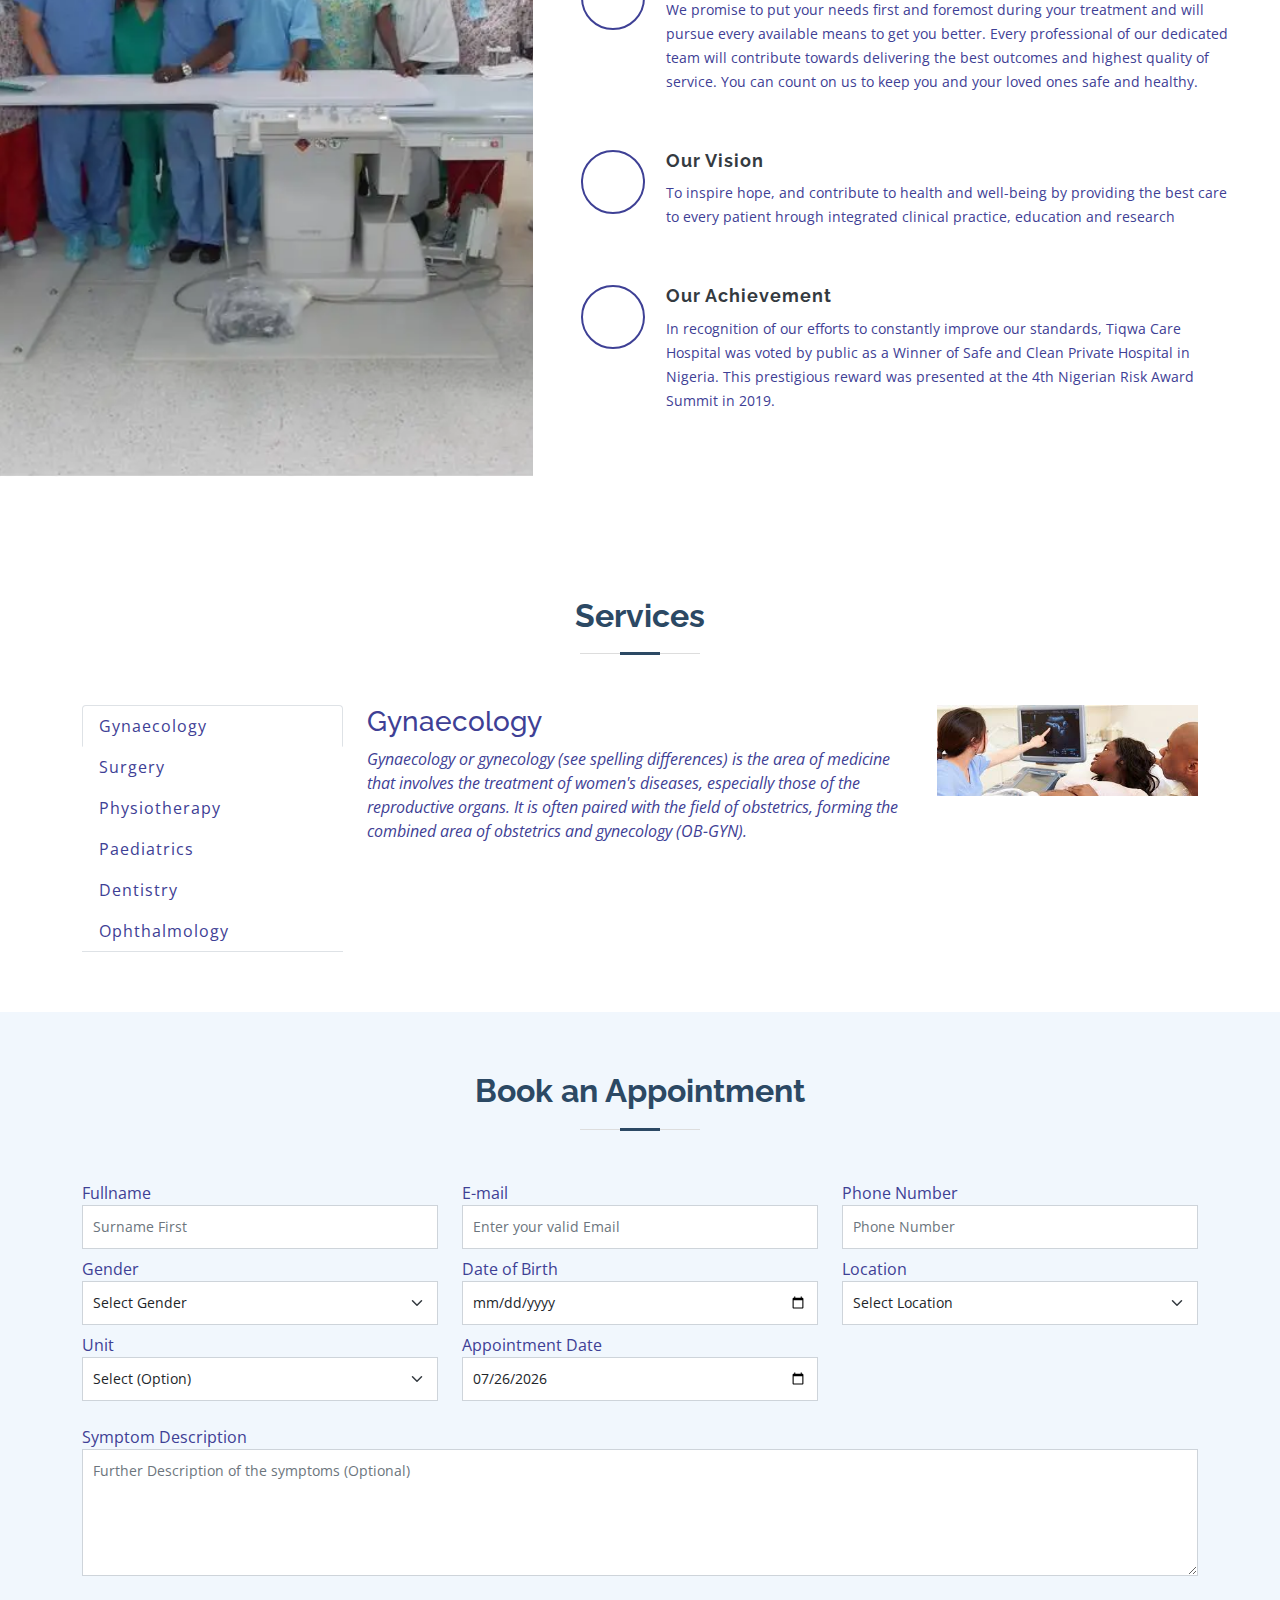
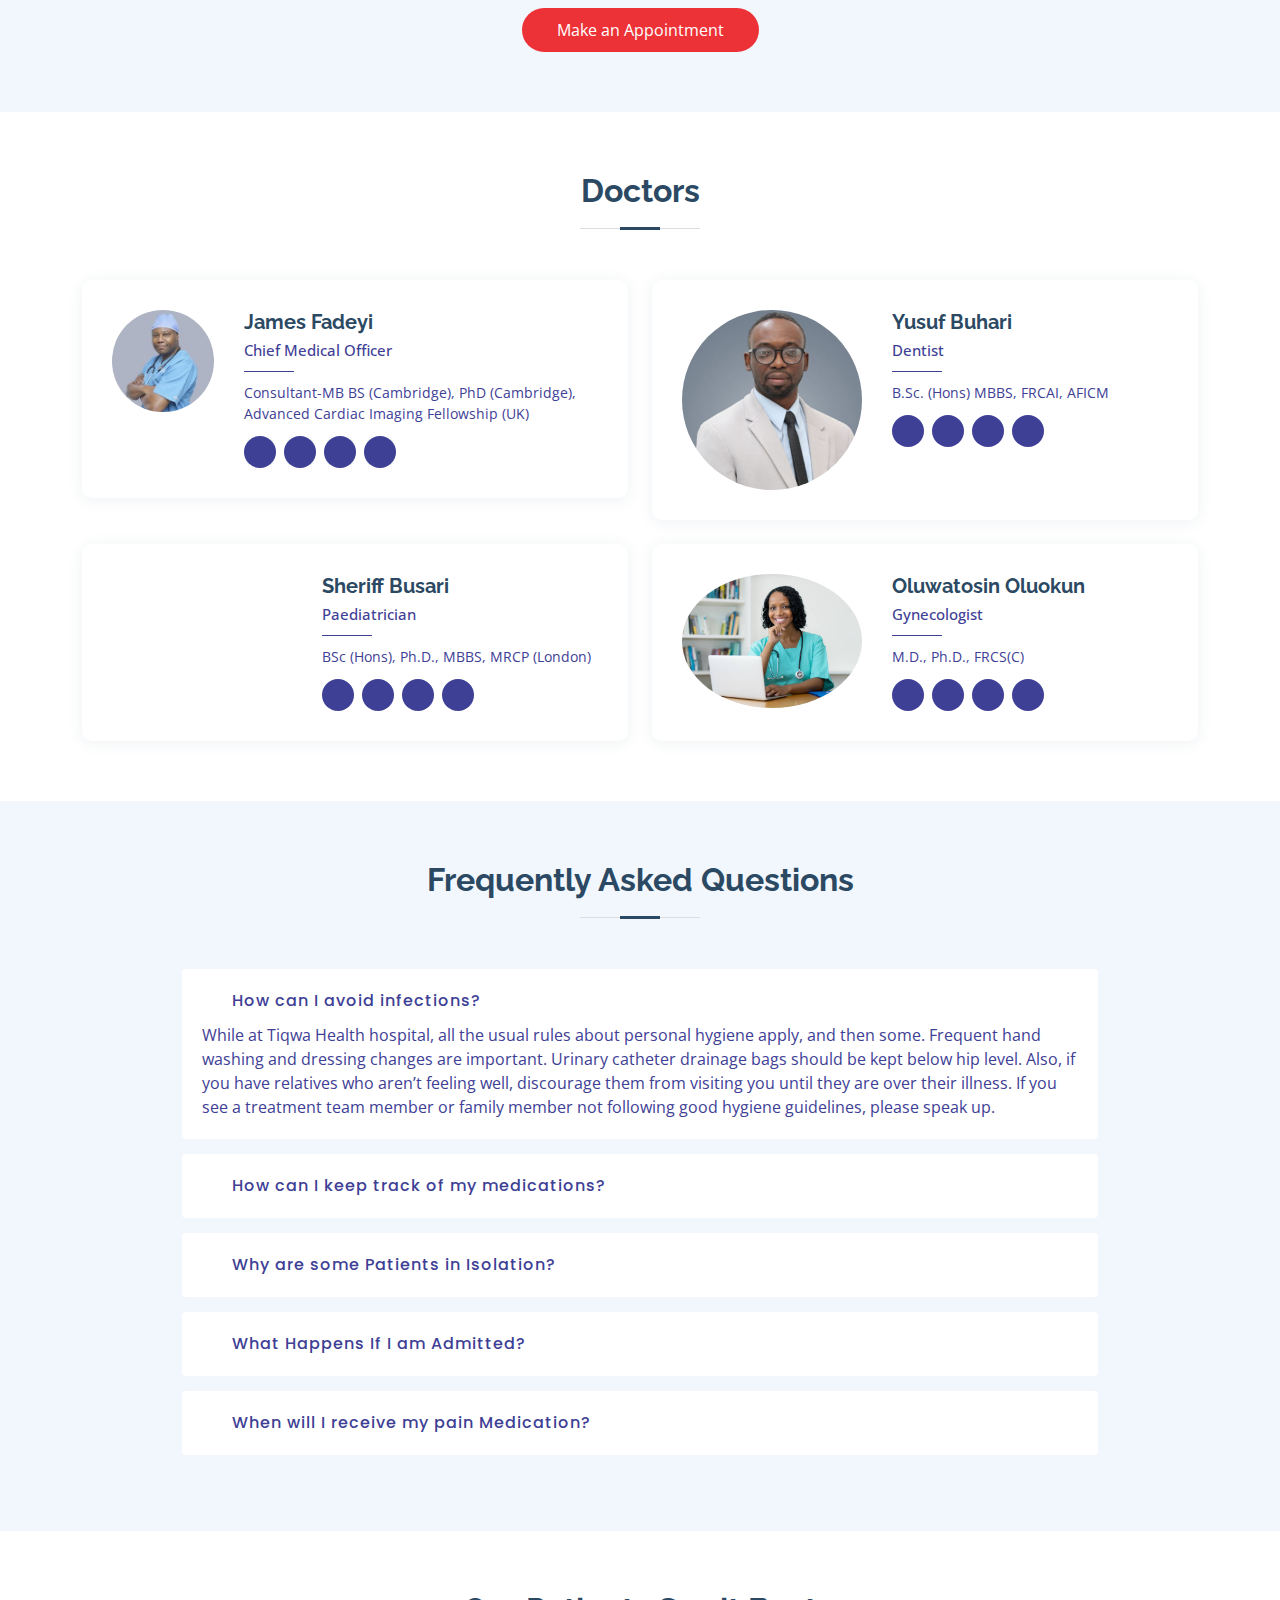
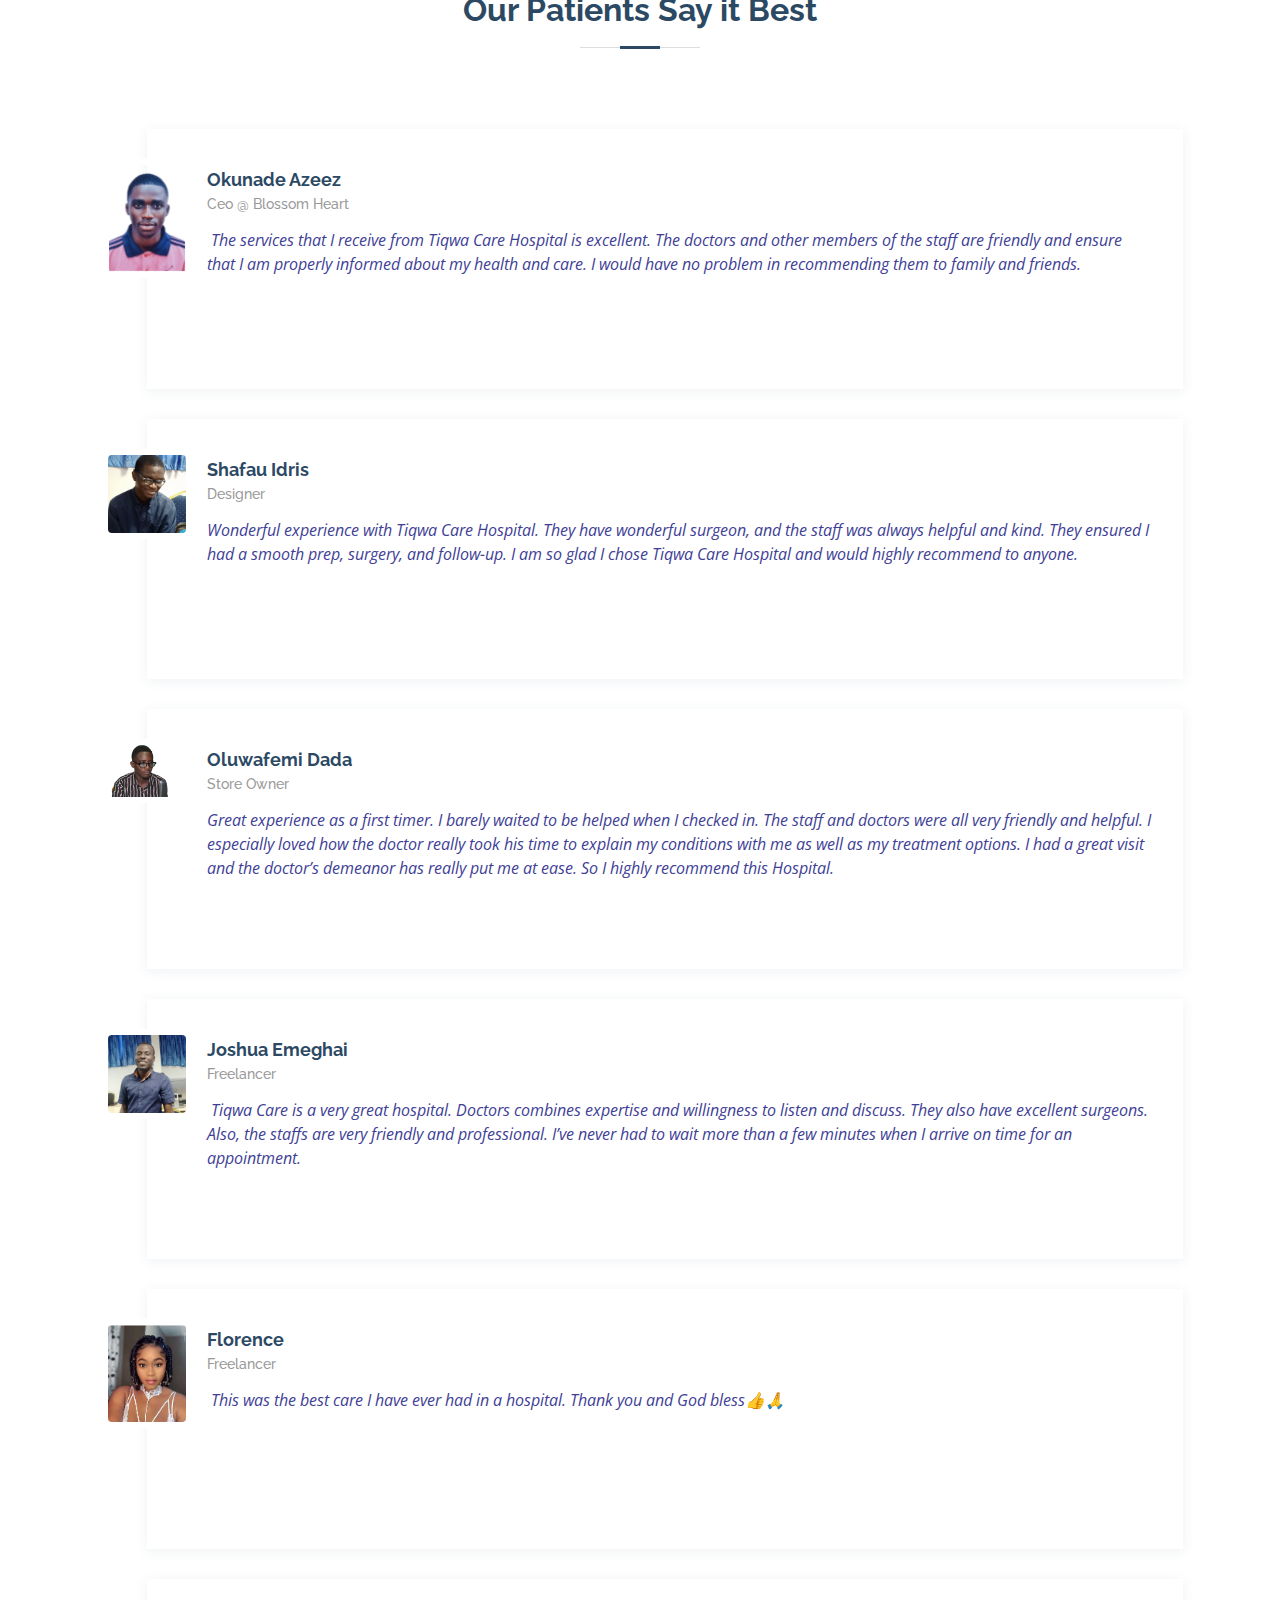
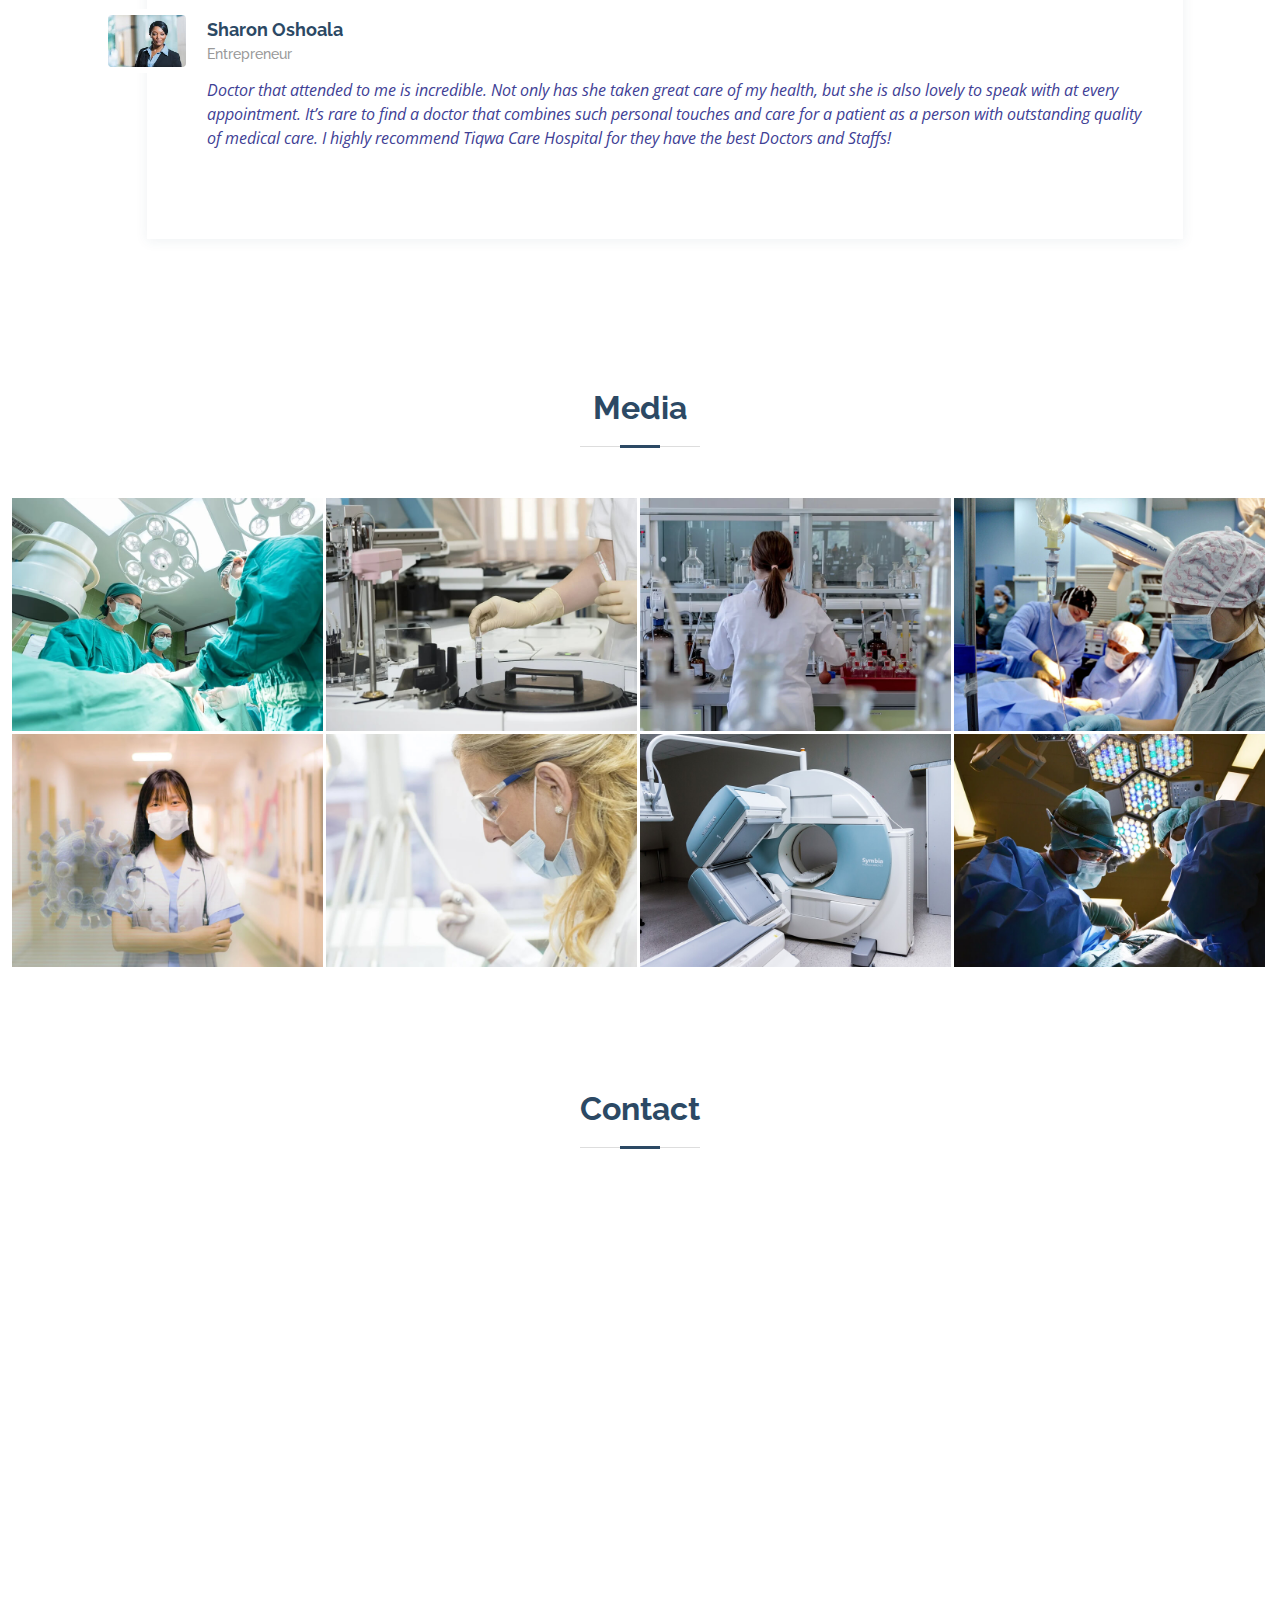
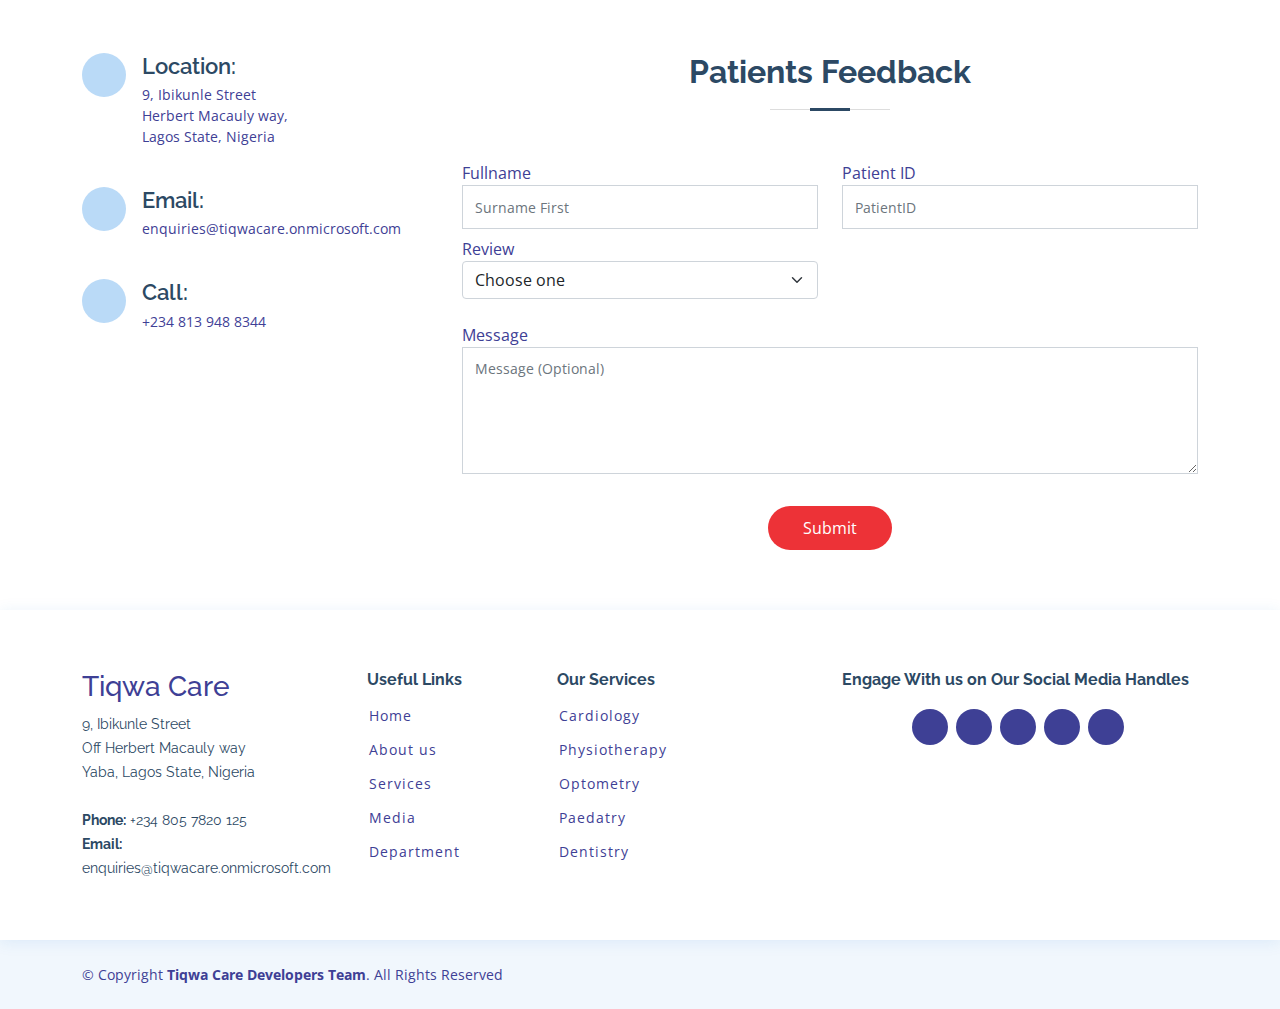
==== commit 31e3c333: "Update index.html" ====
--- a/index.html
+++ b/index.html
@@ -337,7 +337,7 @@
 
                     <div class="col-md-4 form-group mt-3 mt-md-0">
                         <label for="phone">Phone Number</label>
-                        <input type="tel" class="form-control" name="phone" id="phone" placeholder="Phone Number" minlength="11" maxlength="11" required>
+                        <input type="tel" class="form-control" name="phone" id="phone" placeholder="Phone Number" maxlength="11" required>
                         <div class="validate"></div>
                     </div>
                 </div>
@@ -926,11 +926,7 @@
 
             <div class="me-md-auto text-center text-md-start">
                 <div class="copyright">
-                    &copy; Copyright <strong><span>Olucrespo Services Limited</span></strong>. All Rights Reserved
-                </div>
-                <div class="credits">
-                    <!-- Licensing information: https://bootstrapmade.com/license/ -->
-                    Designed by <a href="">Olucrespo</a>
+                    &copy; Copyright <strong><span>Tiqwa Care Developers Team</span></strong>. All Rights Reserved
                 </div>
             </div>
             <!-- <div class="social-links text-center text-md-right pt-3 pt-md-0">
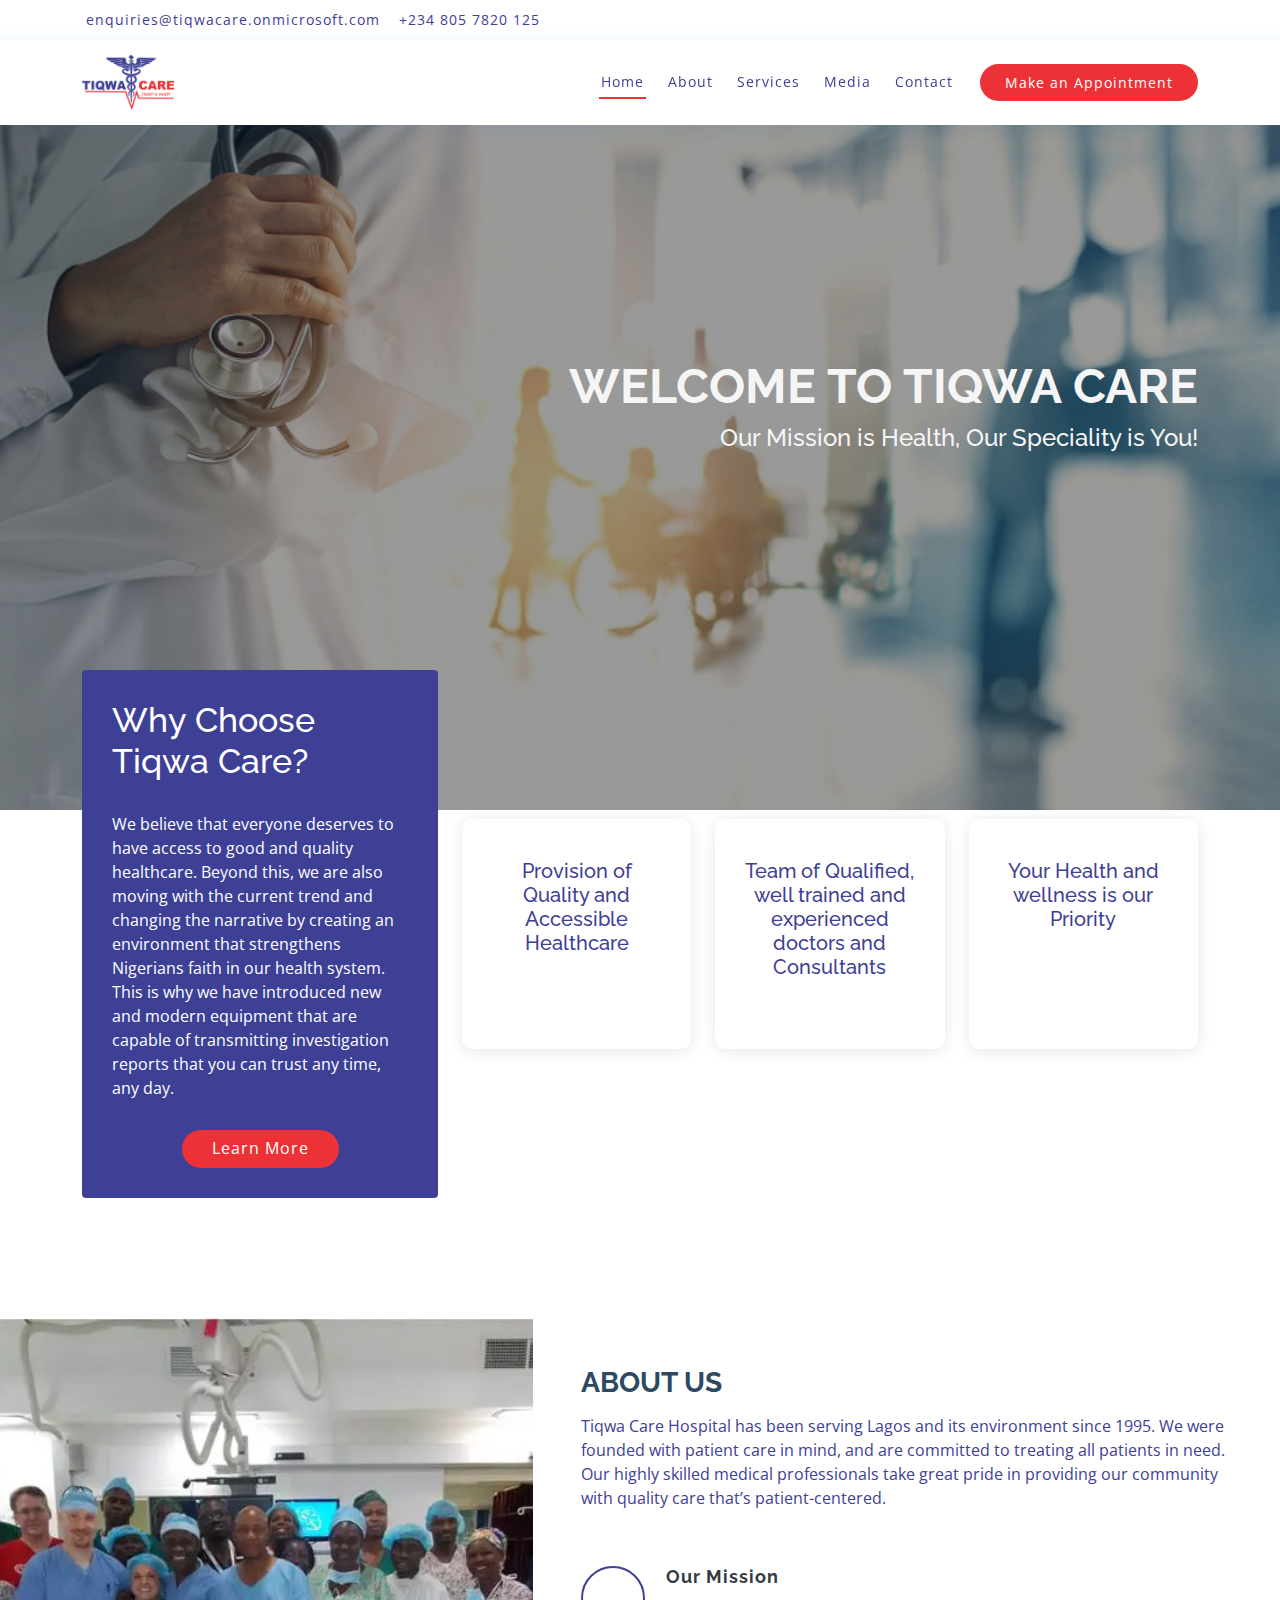
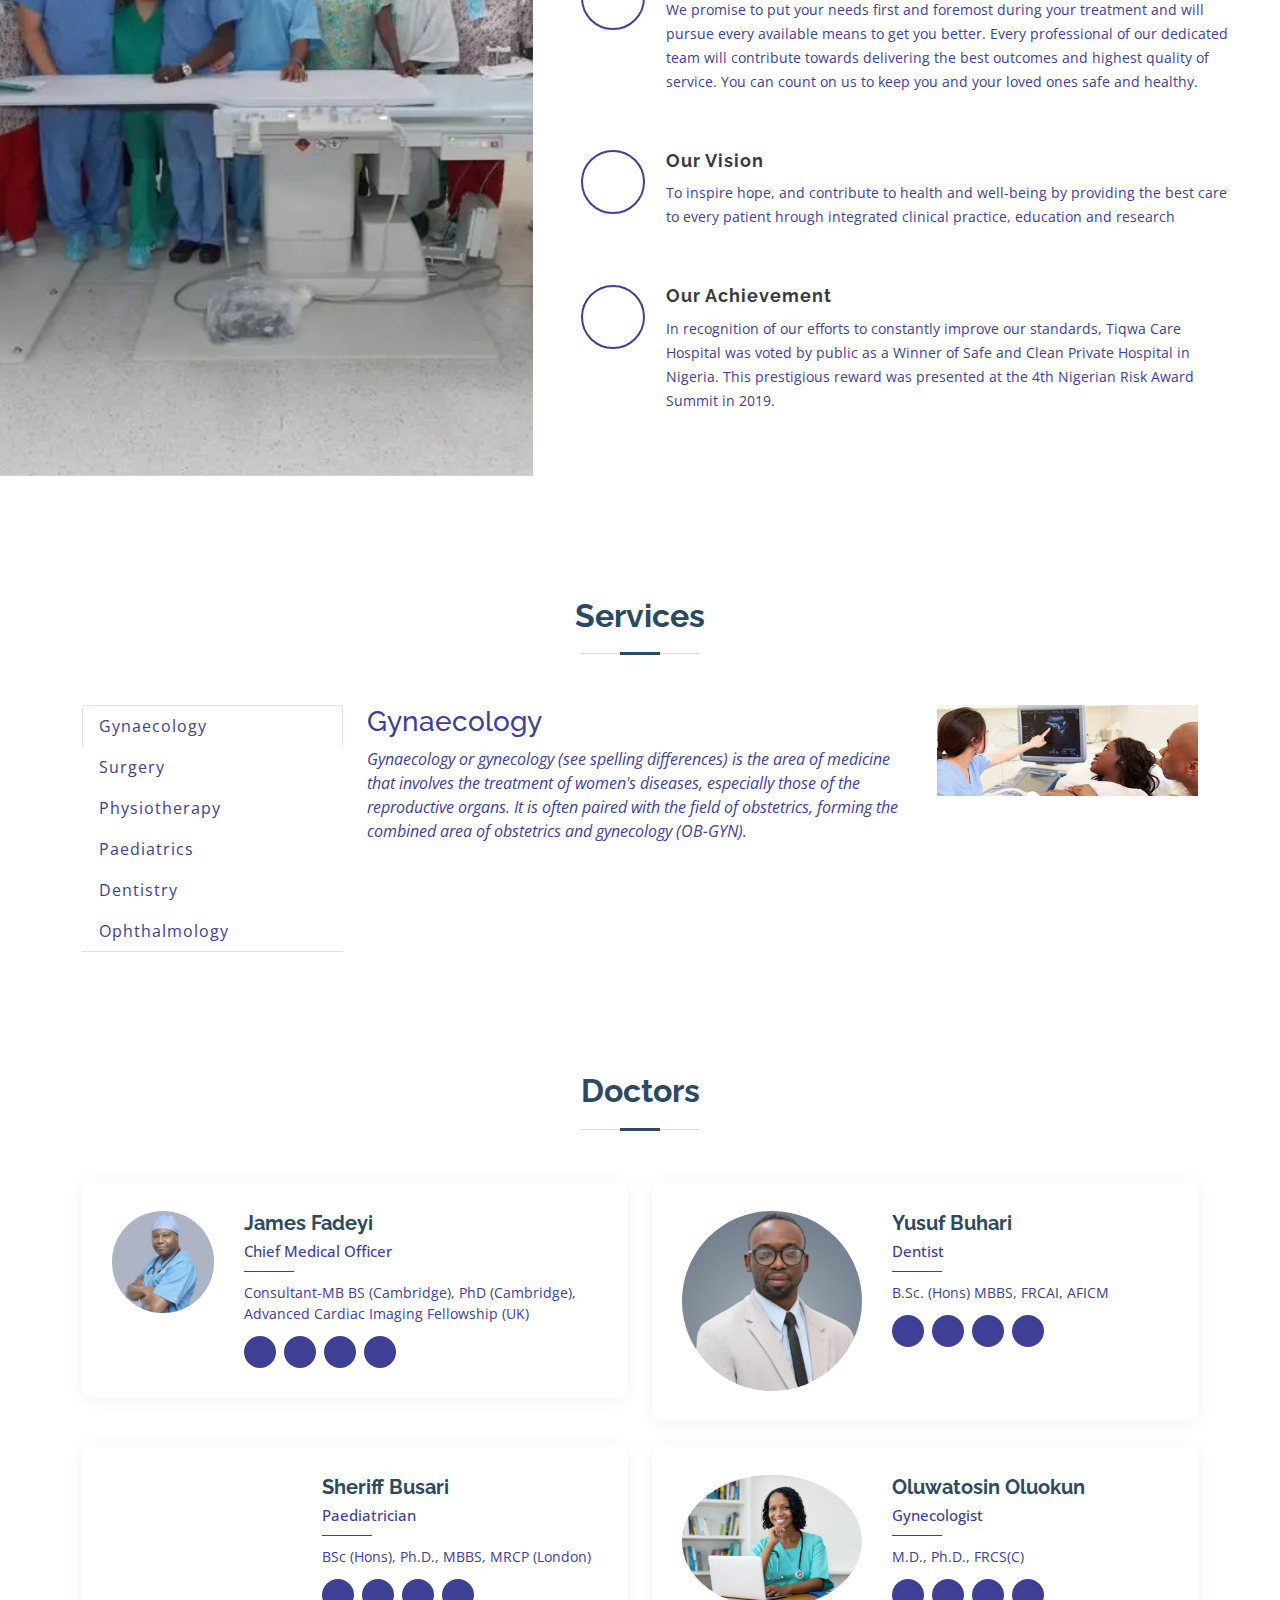
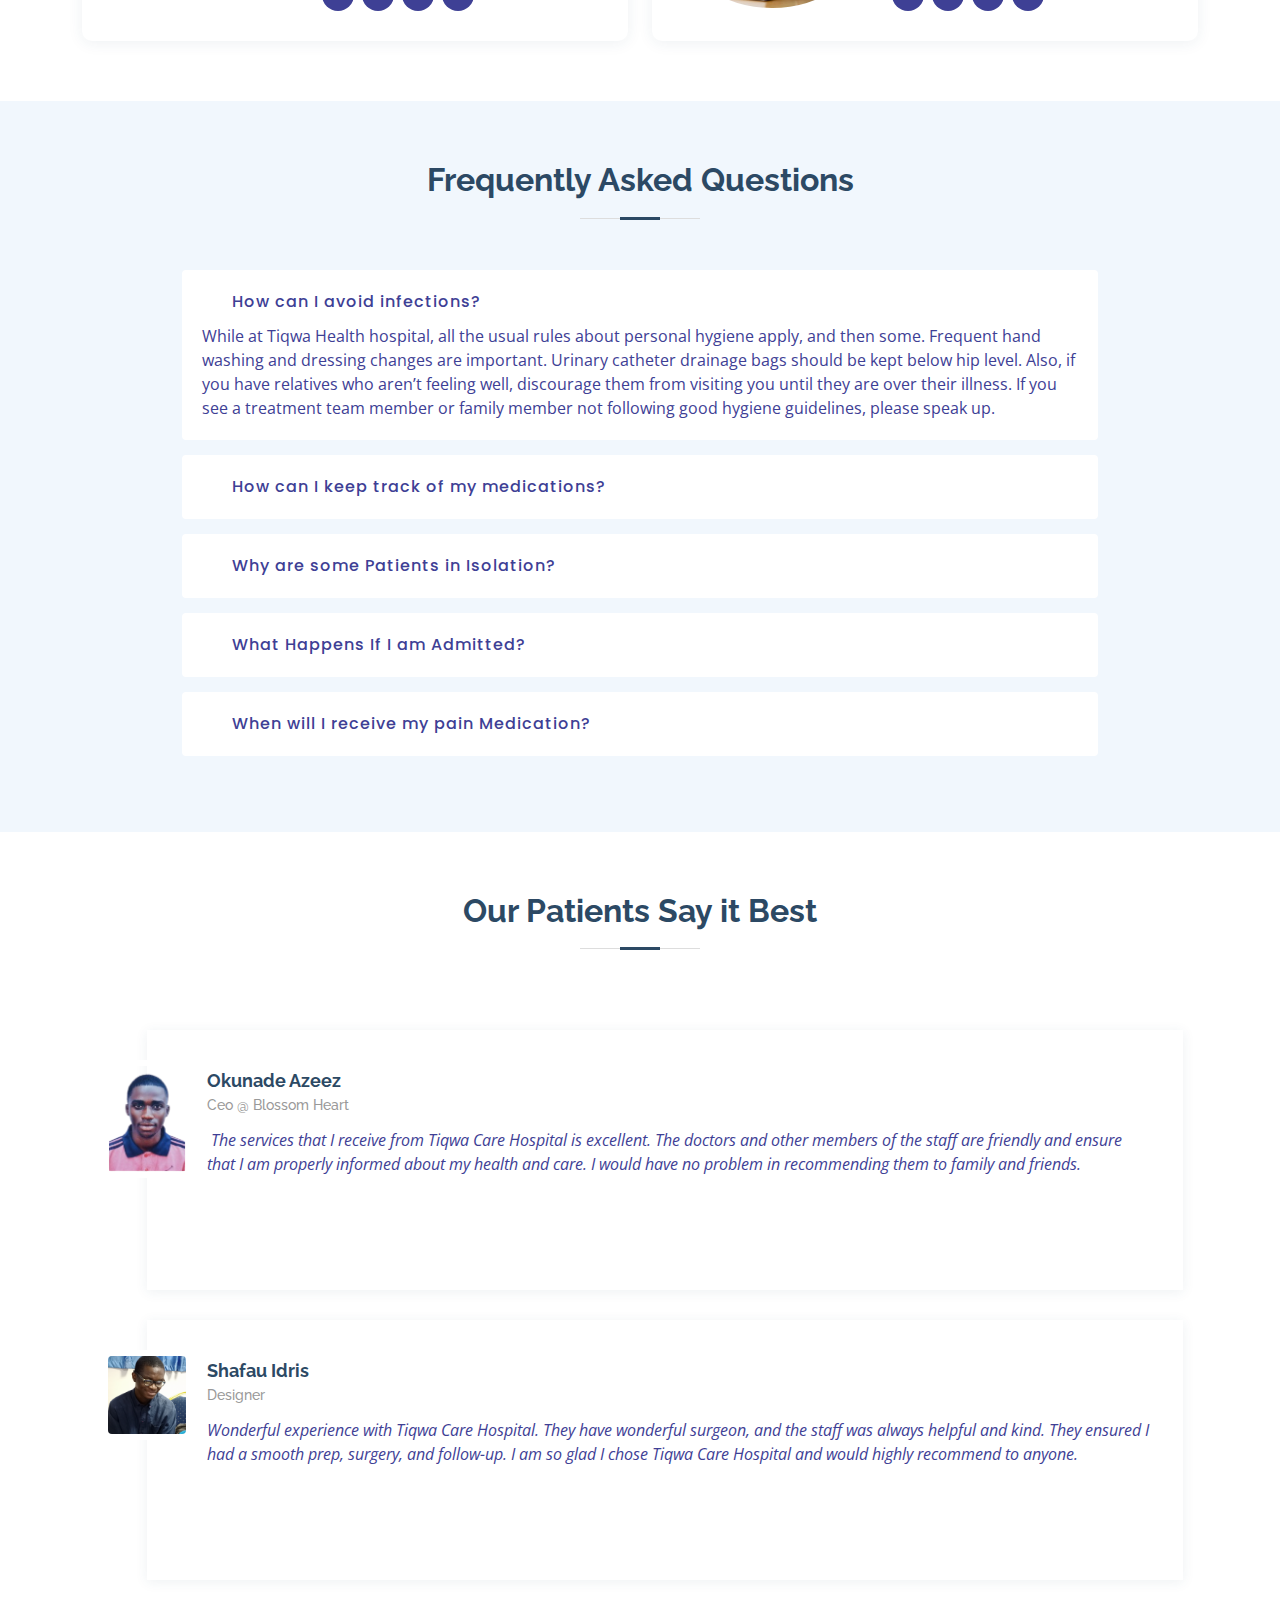
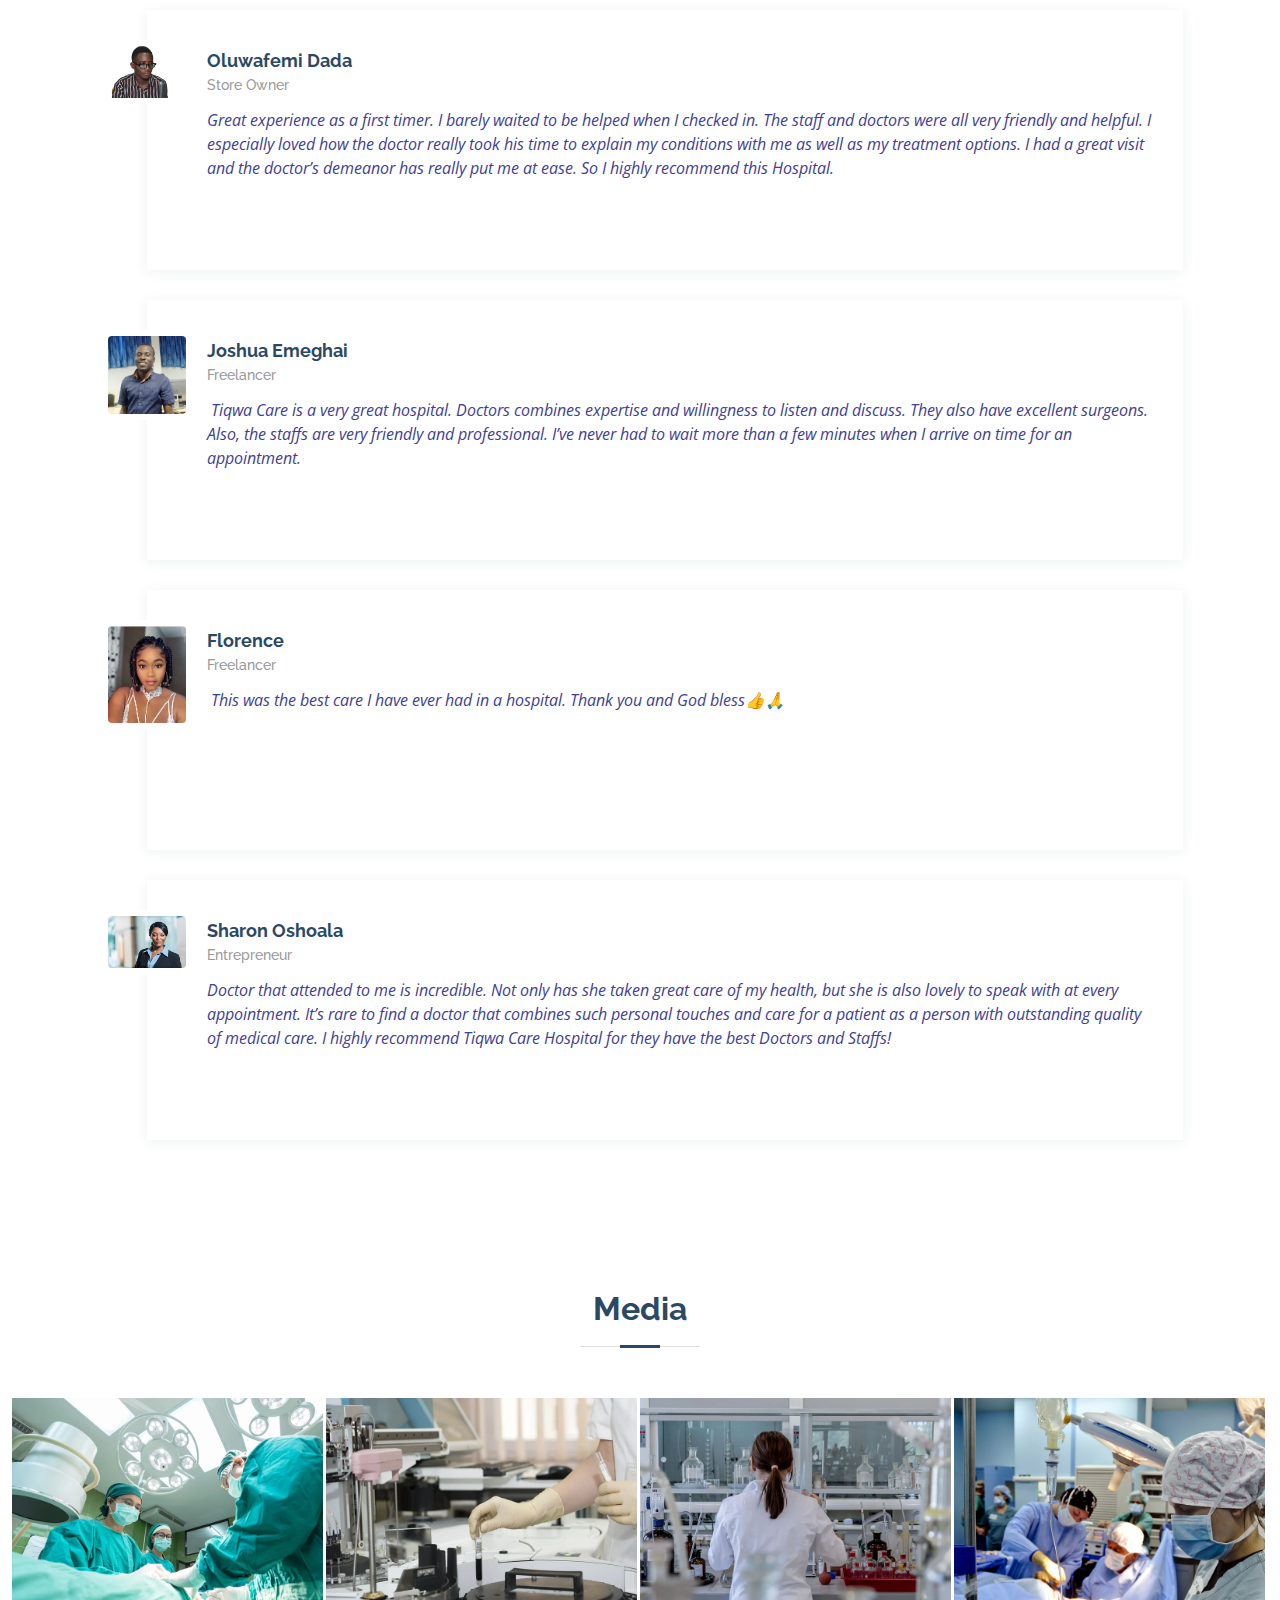
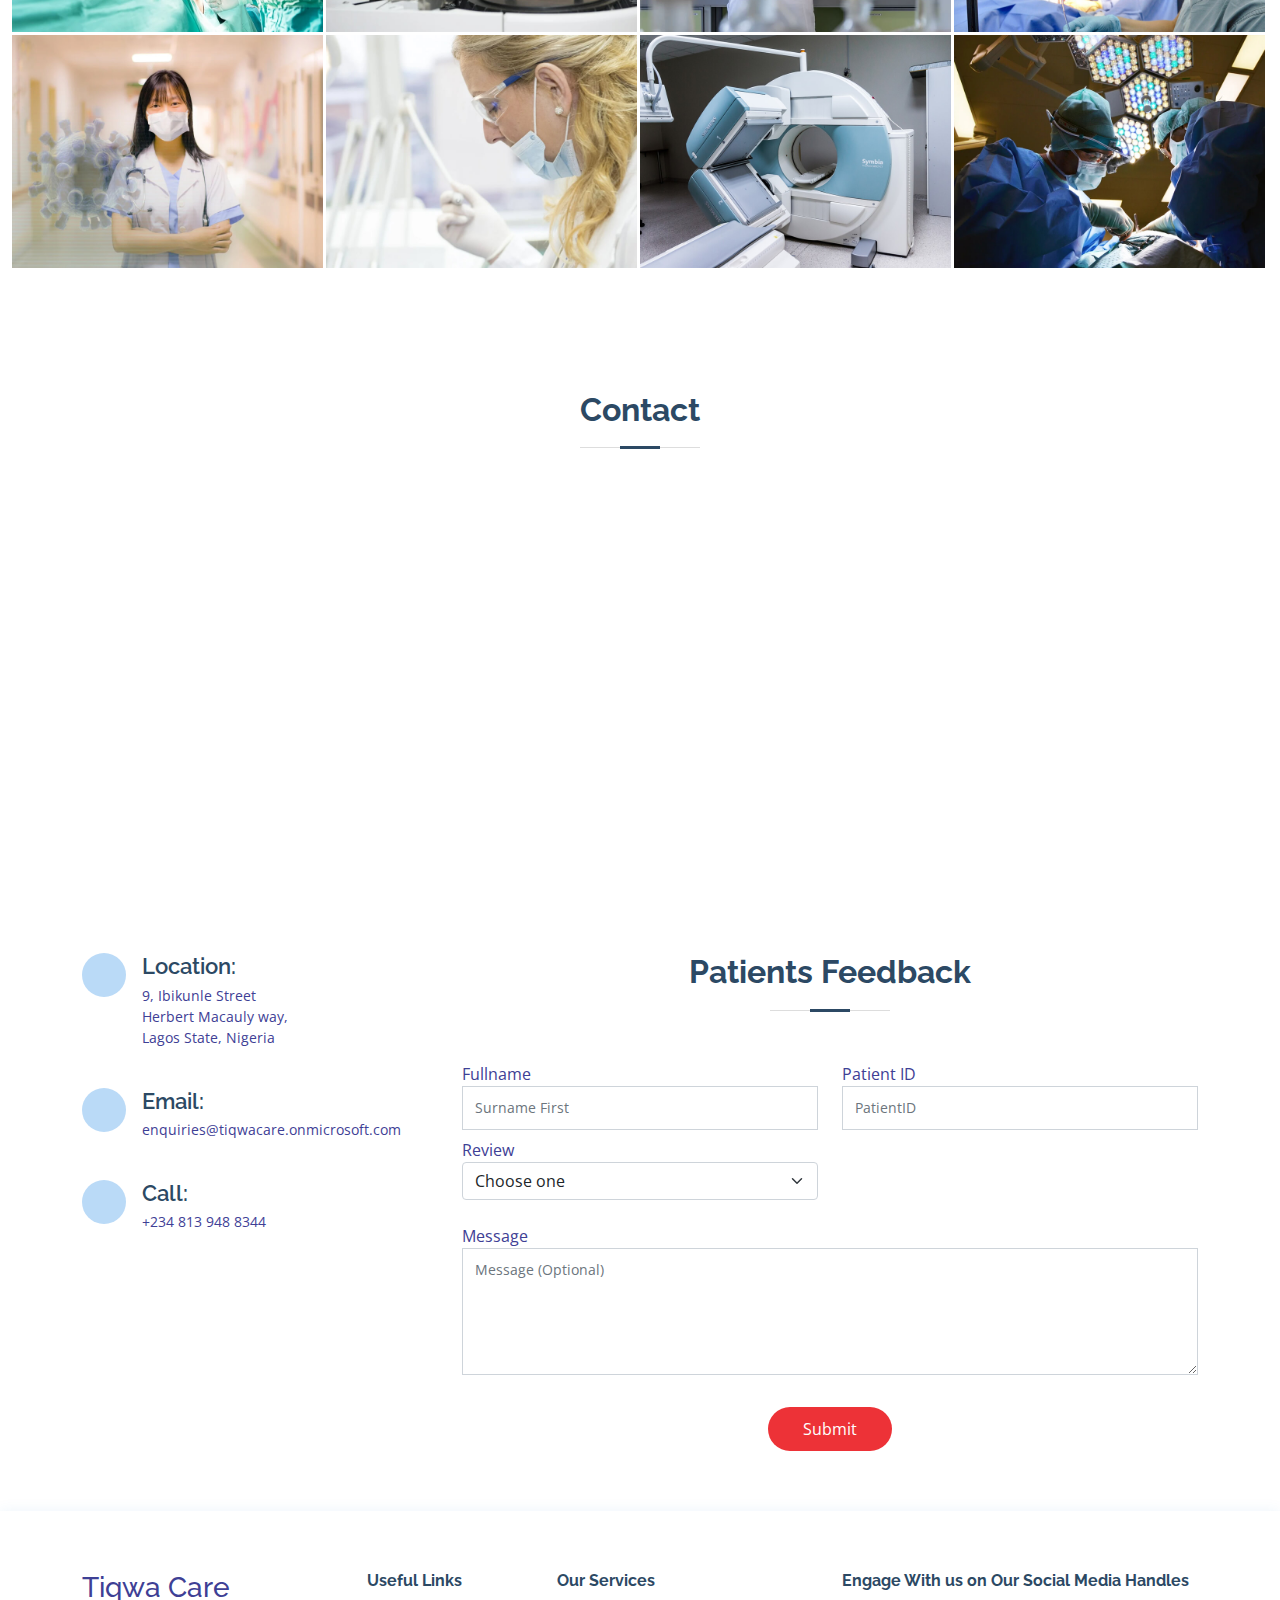
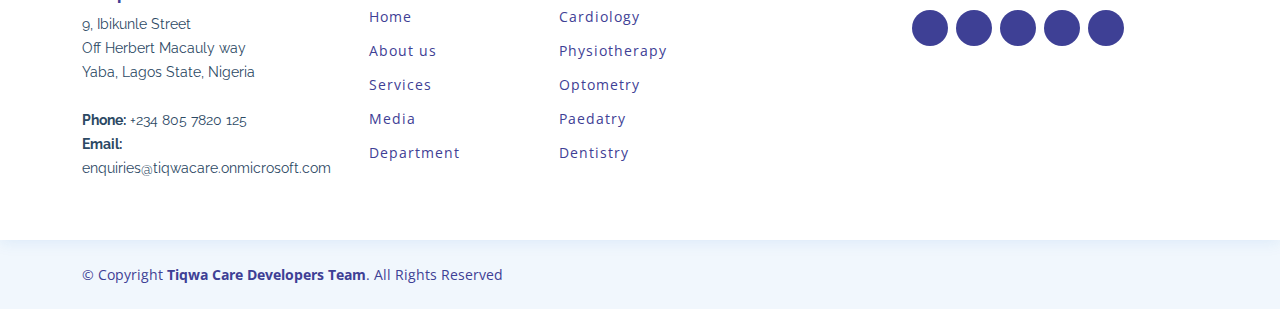
==== commit 744f2706: "Update index.html" ====
--- a/index.html
+++ b/index.html
@@ -315,114 +315,12 @@
         </section>
         <!-- End Services Section -->
 
-        <!-- ======= Appointment Section ======= -->
-    <section id="appointment" class="appointment section-bg">
-        <div class="container">
-            <form action="index.html" method="post" role="form" class="php-email-form">
-                <div class="section-title">
-                    <h2>Book an Appointment</h2>
-                </div>
-                <div class="row">
-                    <div class="col-md-4 form-group">
-                        <label for="name">Fullname</label>
-                        <input type="text" name="name" class="form-control" id="fullname" placeholder="Surname First" data-rule="minlen:4" data-msg="Please enter at least 4 chars" required>
-                        <div class="validate"></div>
-                    </div>
-
-                    <div class="col-md-4 form-group mt-3 mt-md-0">
-                        <label for="email">E-mail</label>
-                        <input type="email" class="form-control" name="email" id="email" placeholder="Enter your valid Email" pattern="[a-zA-Z0-9.-_]{1,}@[a-zA-Z.-]{2,}[.]{1}[a-zA-Z]{2,}"  required>
-                        <div class="validate"></div>
-                    </div>
-
-                    <div class="col-md-4 form-group mt-3 mt-md-0">
-                        <label for="phone">Phone Number</label>
-                        <input type="tel" class="form-control" name="phone" id="phone" placeholder="Phone Number" maxlength="11" required>
-                        <div class="validate"></div>
-                    </div>
-                </div>
-
-                <div class="row">
-                    <div class="col-md-4 form-group mt-3 mt-md-0">
-                        <label for="gender">Gender</label>
-                        <select name="gender" id="gender" class="form-select" required>
-                              <option value="">Select Gender</option>
-                              <option value="Female">Male</option>
-                              <option value="Male">Female</option>
-                            </select>
-                        <div class="validate"></div>
-                    </div>
-
-                    <div class="col-md-4 form-group mt-3 mt-md-0">
-                        <label for="dob">Date of Birth</label>
-                        <input type="date" name="dob" class="form-control datepicker" id="dob" placeholder="Date of Birth" data-rule="minlen:6" data-msg="Please pick a date from calendar" required>
-                        <div class="validate"></div>
-                    </div>
-
-                    <div class="col-md-4 form-group mt-3 mt-md-0">
-                        <label for="location">Location</label>
-                        <select name="location" id="location" class="form-select" required>
-                              <option value="">Select Location</option>
-                              <option value="Agege">Agege</option>
-                              <option value="Alimosho">Alimosho</option>
-                              <option value="Apapa">Apapa</option>
-                              <option value="Ifako-Ijaye">Ifako-Ijaye</option>
-                              <option value="Ikeja">Ikeja</option>
-                              <option value="Kosofe">Kosofe</option>
-                              <option value="Mushin">Mushin</option>
-                              <option value="Oshodi-Isolo">Oshodi-Isolo</option>
-                              <option value="Shomolu">Shomolu</option>
-                              <option value="Eti-Osa">Eti-Osa</option>
-                              <option value="Lagos Island">Lagos Island</option>
-                              <option value="Lagos Mainland">Lagos Mainland</option>
-                              <option value="Surulere">Surulere</option>
-                              <option value="Ojo">Ojo</option>
-                              <option value="Ajeromi-Ifelodun">Ajeromi-Ifelodun</option>
-                              <option value="Amuwo-Odofin">Amuwo-Odofin</option>
-                              <option value="Badagry">Badagry</option>
-                              <option value="Ikorodu">Ikorodu</option>
-                              <option value="Ibeju-Lekki">Ibeju-Lekki</option>
-                              <option value="Epe">Epe</option>
-                            </select>
-                        <div class="validate"></div>
-                    </div>
-                </div>
-
-                <div class="row">
-                    <div class="col-md-4 form-group mt-3 mt-md-0">
-                        <label for="department">Unit</label>
-                        <select name="department" id="unit" placeholder="Select(Option)" class="form-select" required>
-                              <option value="">Select (Option)</option>
-                              <option value="Dentistry">Dentistry</option>
-                              <option value="Gynaecology">Gynaecology</option>
-                              <option value="Ophthalmology">Ophthalmology</option>
-                              <option value="Paediatry">Paediatry</option>
-                              <option value="Physiotheraphy">Physiotheraphy</option>
-                              <option value="GOP">Choose for me</option>
-                            </select>
-                        <div class="validate"></div>
-                    </div>
-
-                    <div class="col-md-4 form-group mt-3 mt-md-0">
-                        <label for="appointment">Appointment Date </label>
-                        <input type="date" name="appointmentdate" class="form-control datepicker" id="appointmentdate" data-rule="minlen:4" min="" data-msg="Please pick a date from calendar" required>
-                        <div class="validate"></div>
-                    </div>
-                </div>
-
-
-                <div class="form-group mt-3">
-                    <label for="symptoms">Symptom Description</label>
-                    <textarea class="form-control" name="message" id="message" rows="5" placeholder="Further Description of the symptoms (Optional)"></textarea>
-                    <div class="validate"></div>
-                </div>
-            </br>
-                <div class="text-center"><button id="btn_submit" type="submit"  >Make an Appointment</button></div>
-            </form>
-
-        </div>
-    </section>
-    <!-- End Appointment Section -->
+       
+        
+        
+        
+        
+        
 
     <!-- ======= Doctors Section ======= -->
         <section id="doctors" class="doctors">
@@ -999,7 +897,7 @@
                     $.ajax({
                     contentType: 'application/json',
                     type: "POST",
-                    url: "https://prod-240.westeurope.logic.azure.com/workflows/f5abd6ce29a246b1bf964dbba245645a/triggers/manual/paths/invoke?api-version=2016-06-01&sp=%2Ftriggers%2Fmanual%2Frun&sv=1.0&sig=h6gbicLtcgElUufuhc7WH30Umkpjqi220gUpq-SwO4Q",
+                    url: "https://prod-188.westeurope.logic.azure.com/workflows/46efda65158a475c8bd34b7ace0ccf19/triggers/manual/paths/invoke?api-version=2016-06-01&sp=%2Ftriggers%2Fmanual%2Frun&sv=1.0&sig=hqfE5U3OK6jG_hX-cF1dvLTK8osQgNSC4dTz-DvqrXc",
                     data: JSON.stringify(formData),
                     success: function() {
                         $("#postResult").text("Your appointment request has been sent successfully. Thank you!");
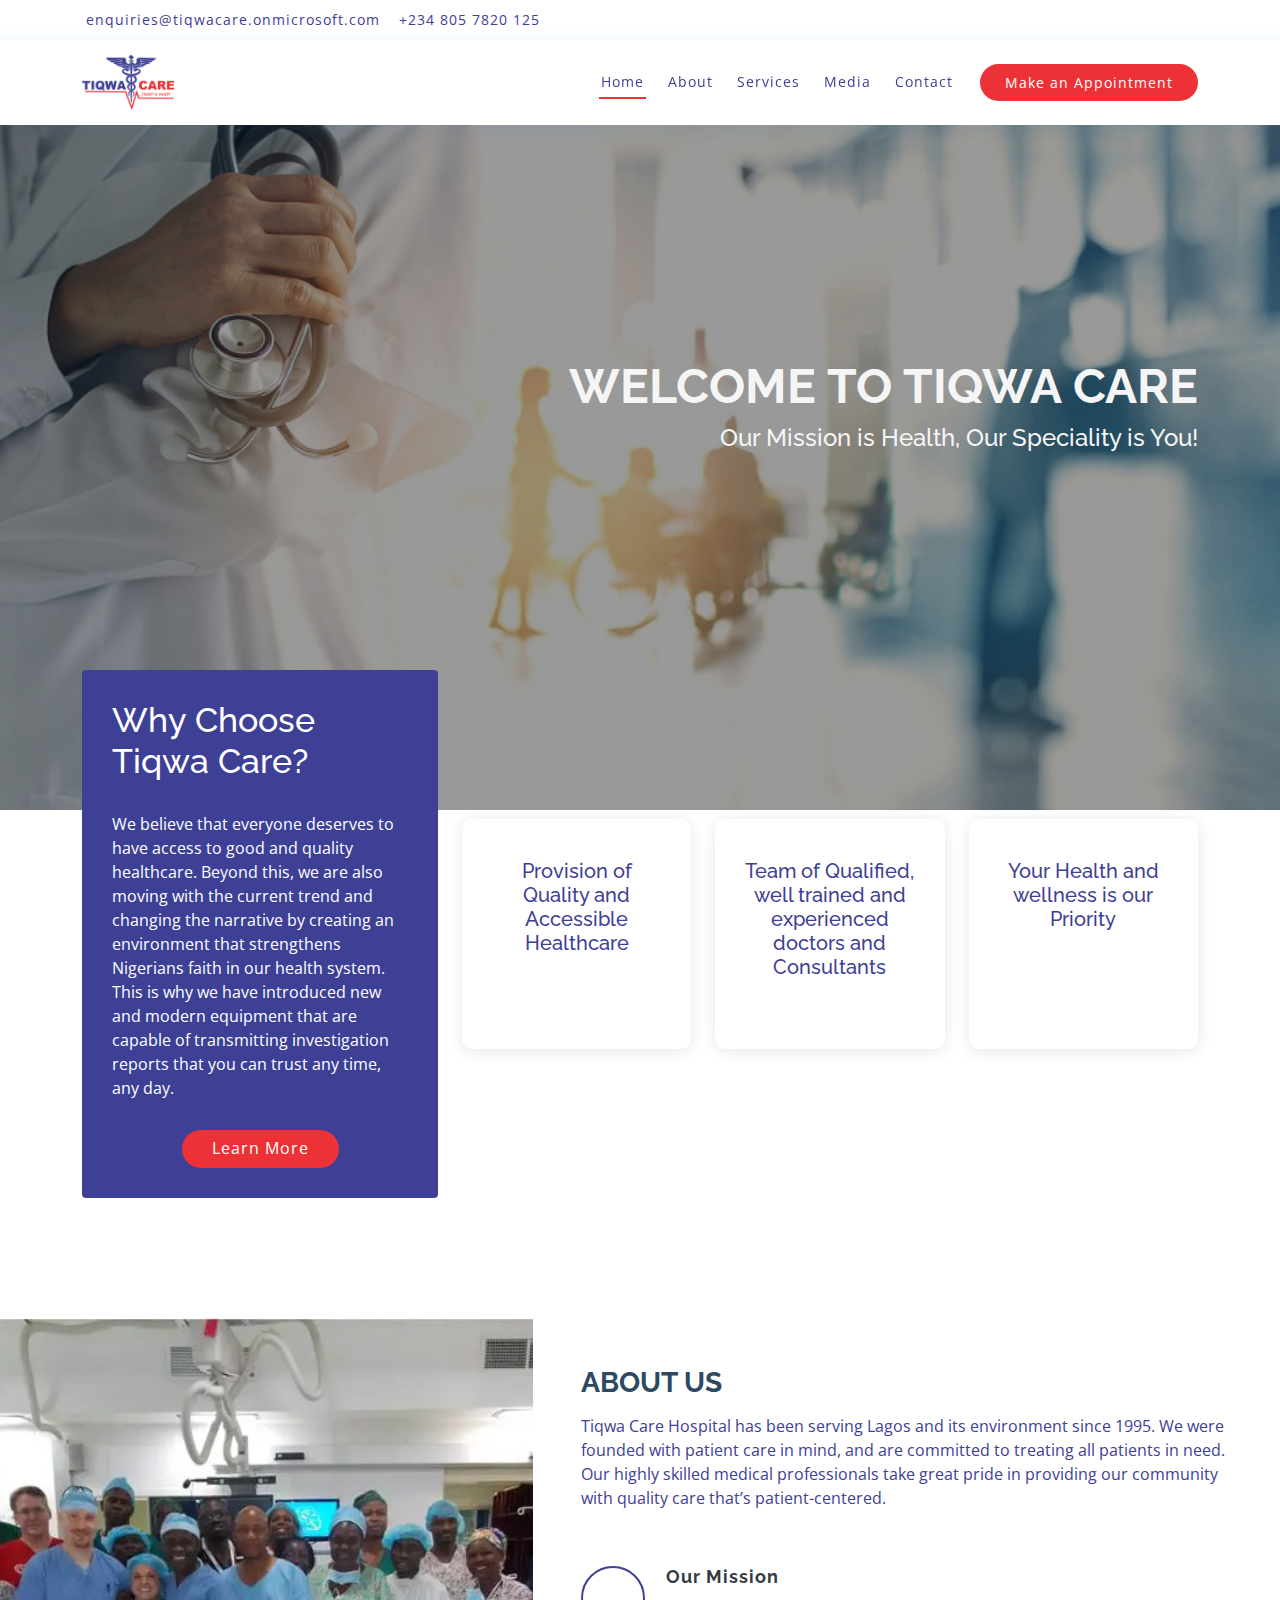
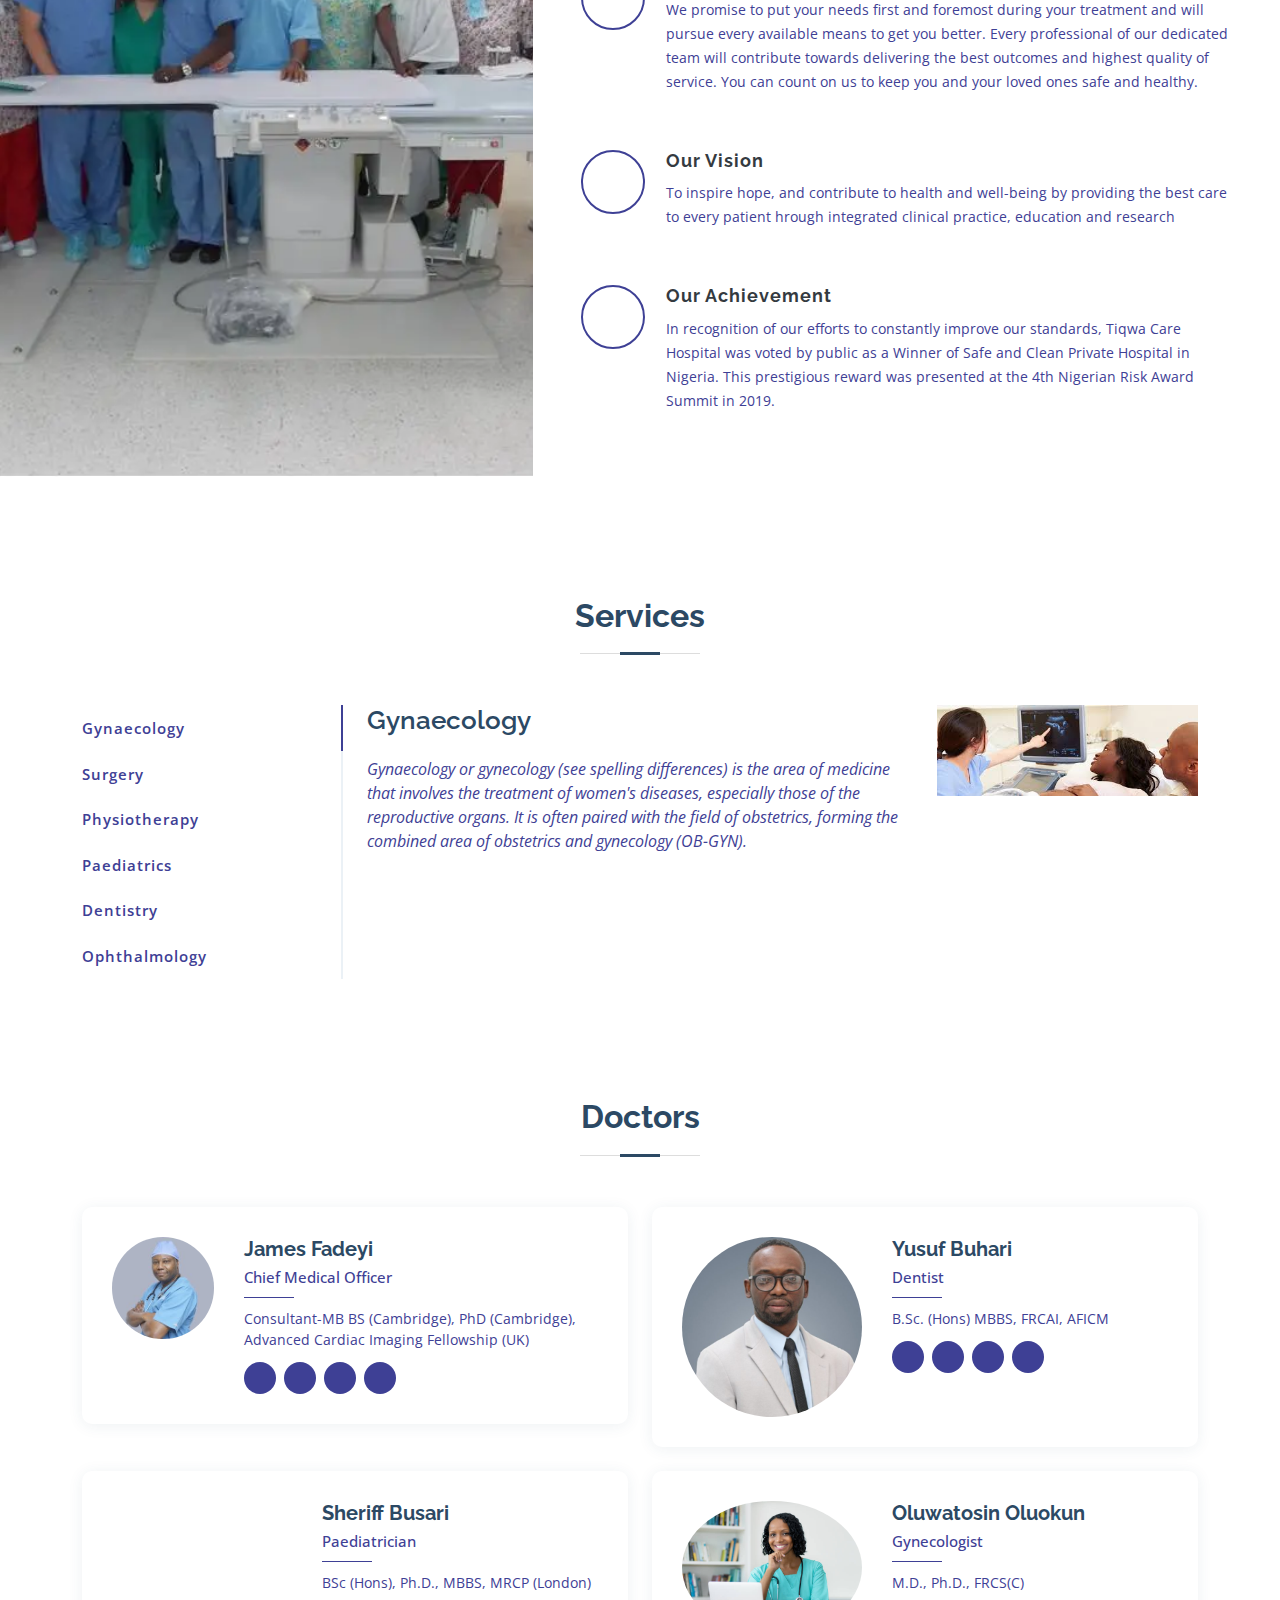
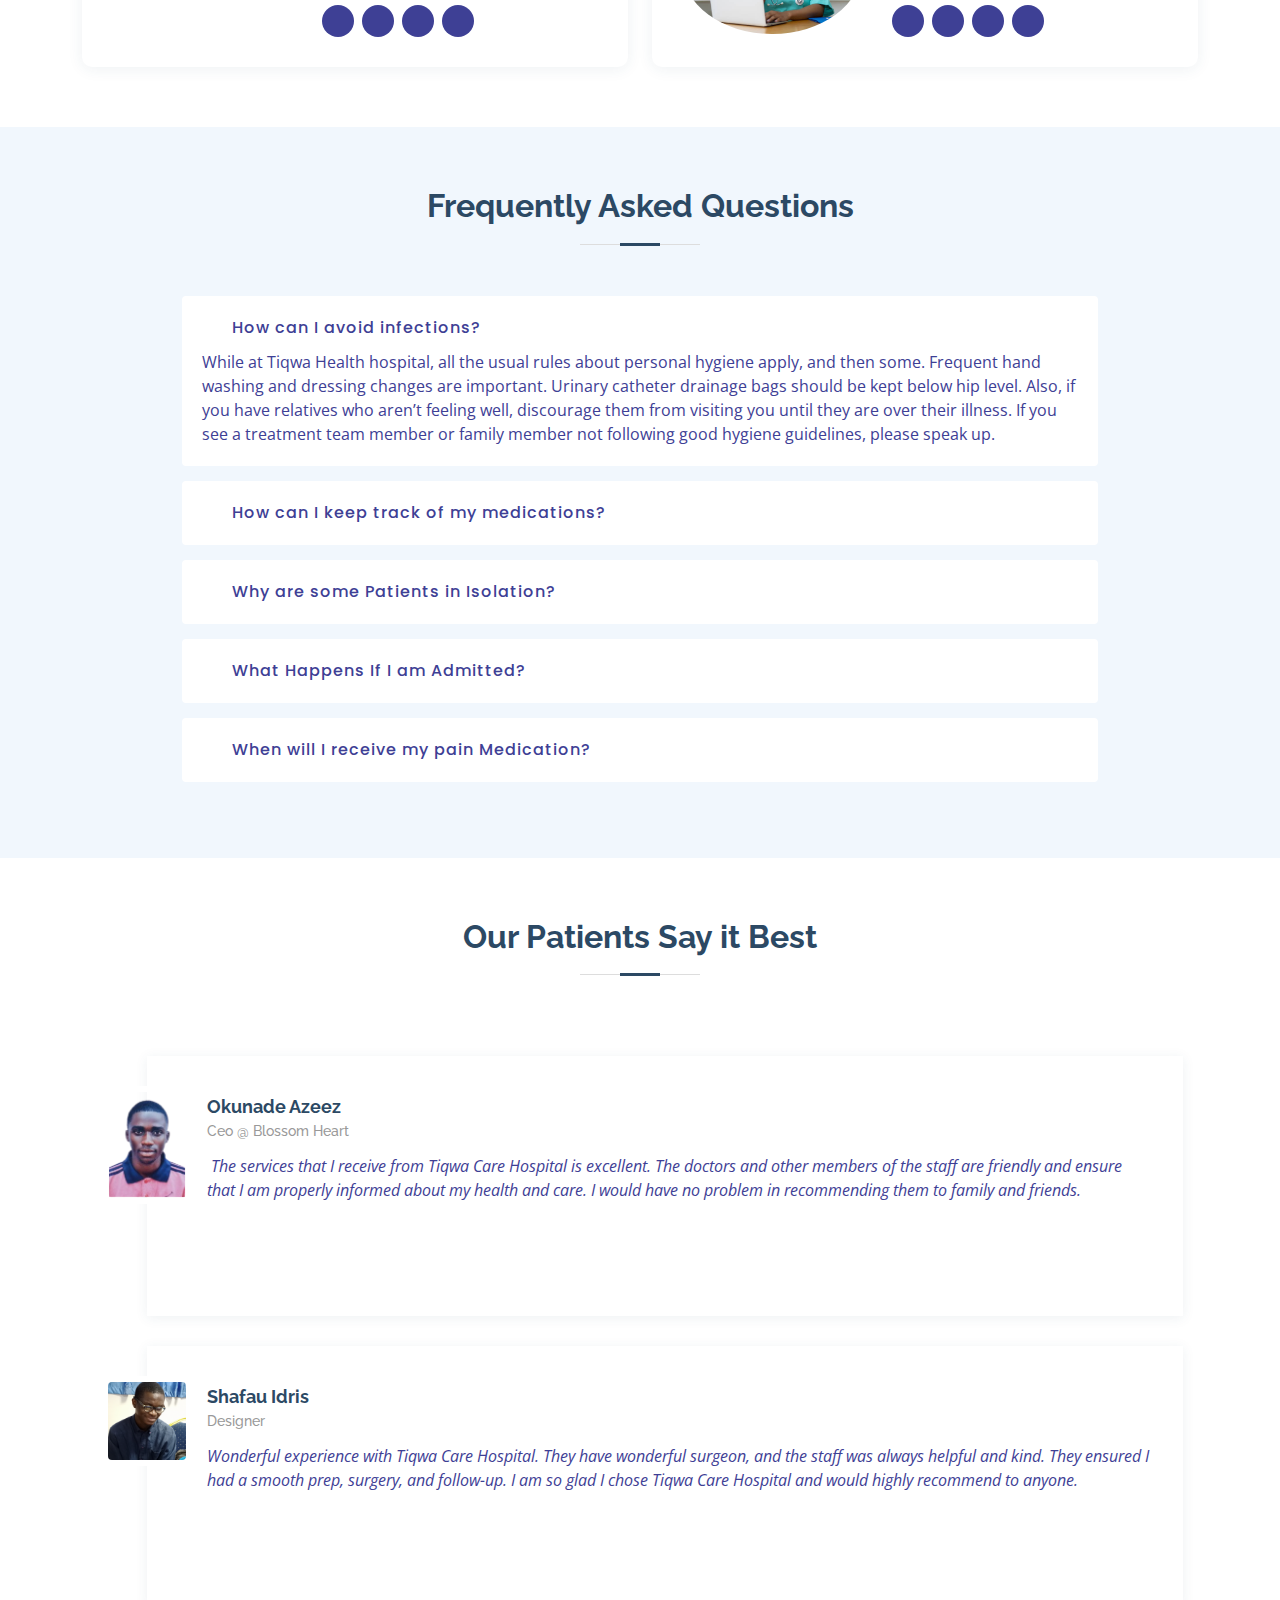
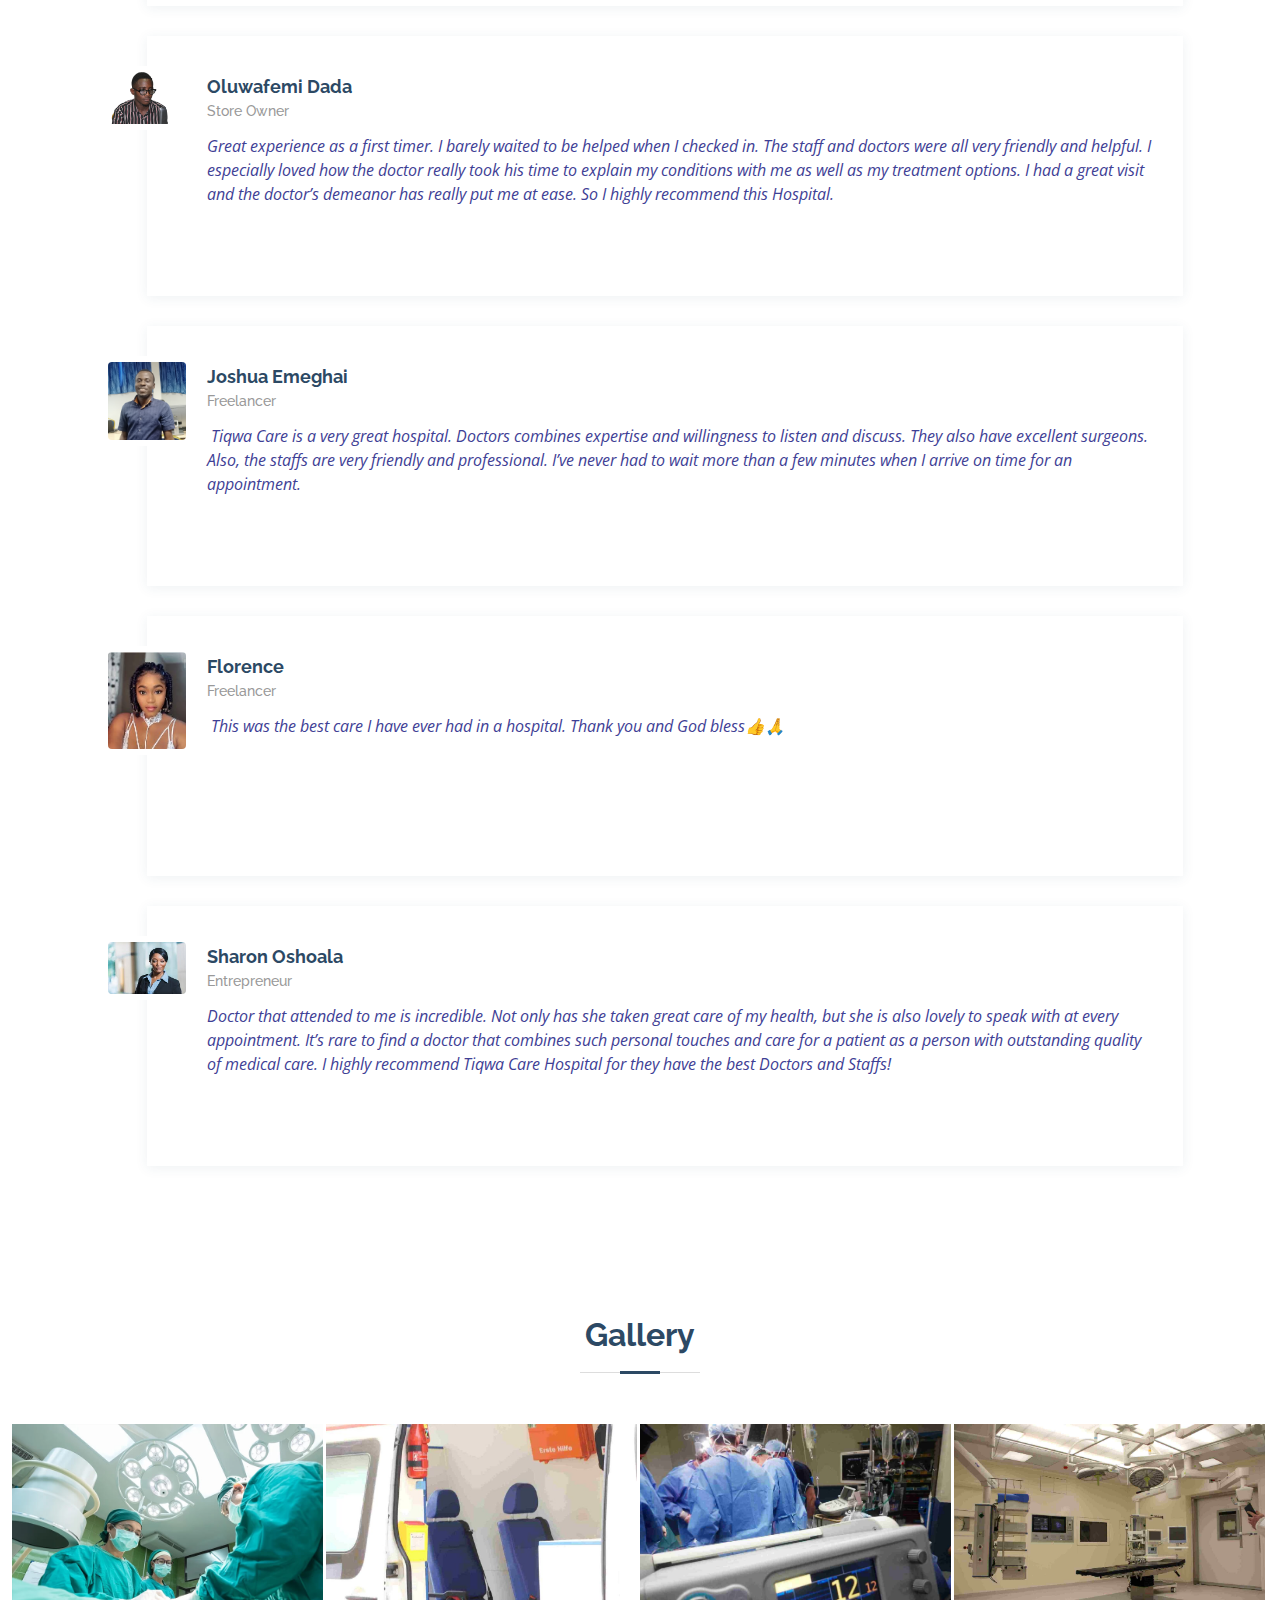
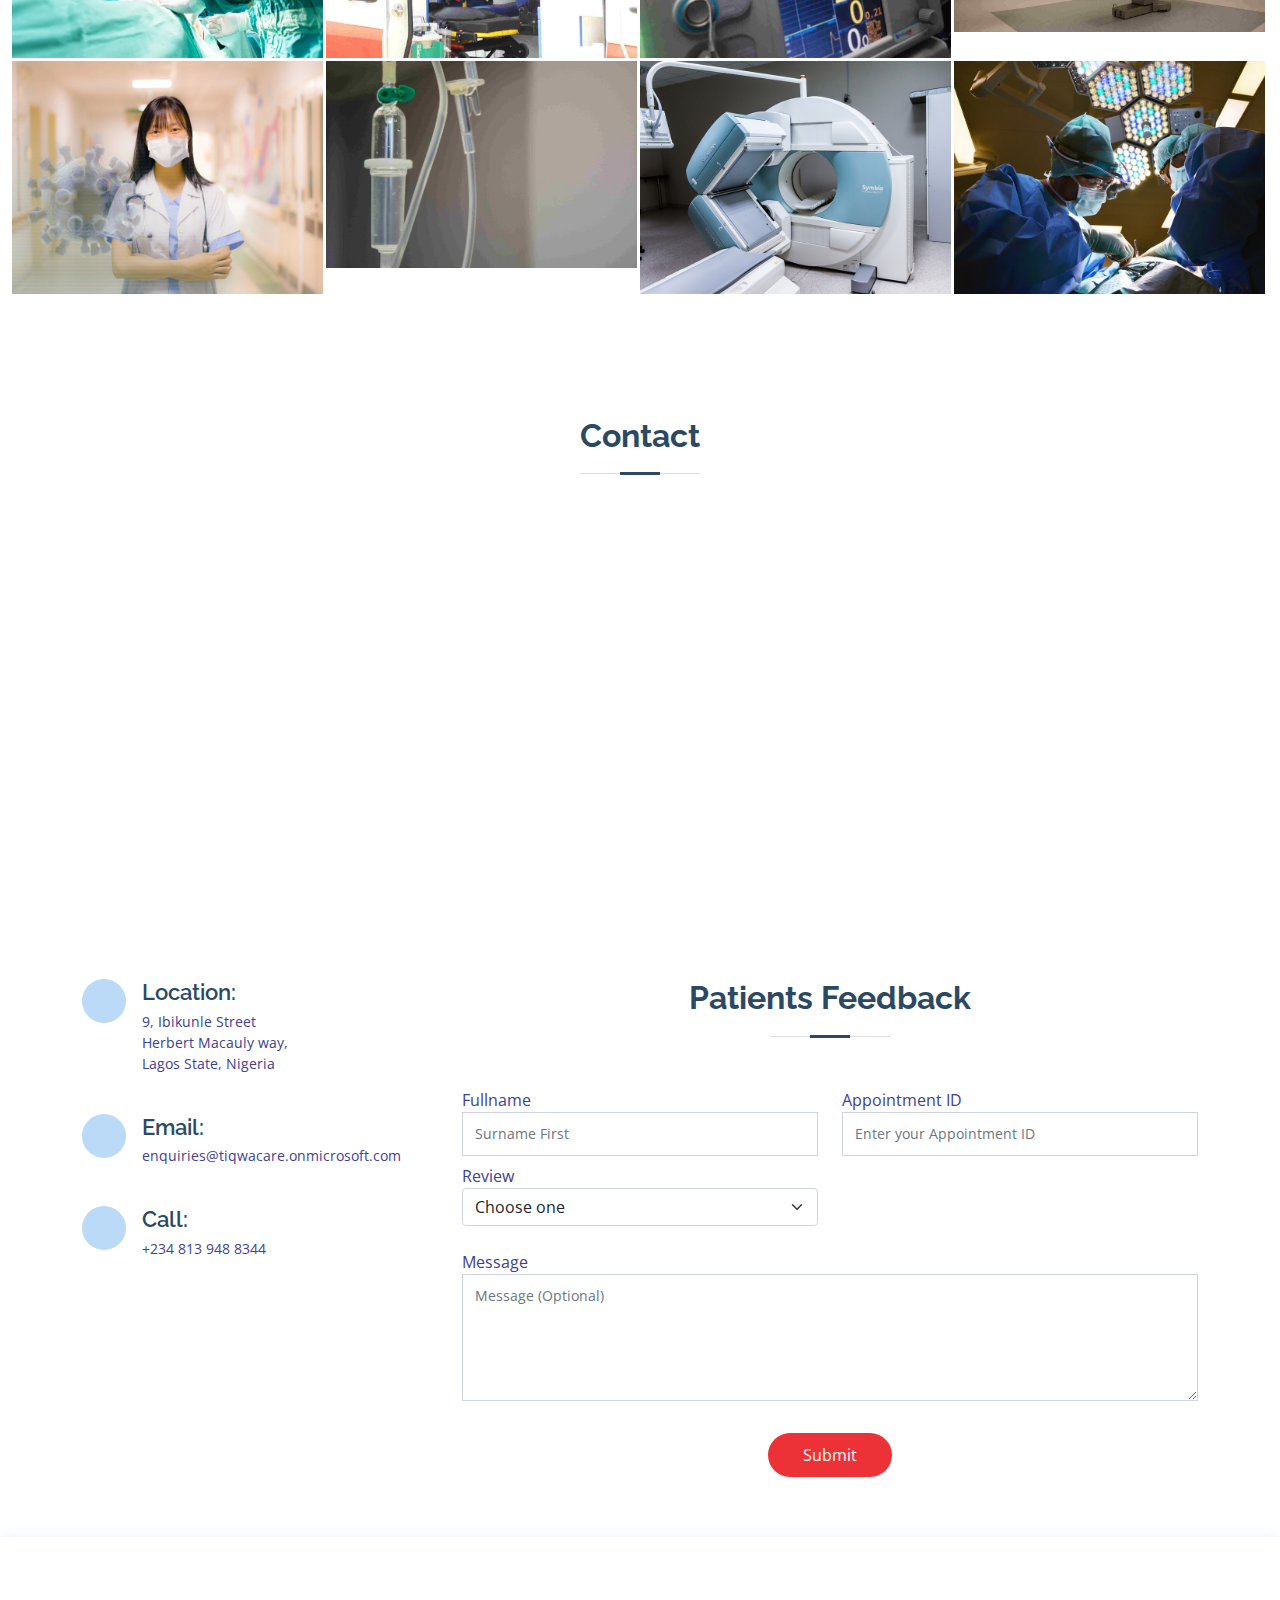
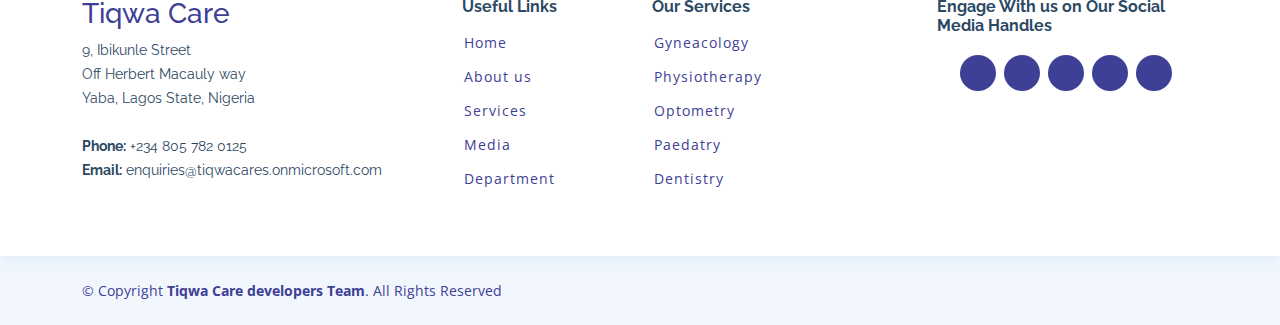
==== commit 05effd65: "First Commit" ====
--- a/index.html
+++ b/index.html
@@ -11,22 +11,15 @@
 
     <!-- Favicons -->
     <link href="assets/img/tiqwa.png" rel="icon">
-    <link href="assets/img/tiqwa.png" rel="apple-touch-icon">
     <script src="https://kit.fontawesome.com/4070cef90d.js" crossorigin="anonymous"></script>
 
     <!-- Google Fonts -->
     <link href="https://fonts.googleapis.com/css?family=Open+Sans:300,300i,400,400i,600,600i,700,700i|Raleway:300,300i,400,400i,500,500i,600,600i,700,700i|Poppins:300,300i,400,400i,500,500i,600,600i,700,700i" rel="stylesheet">
 
     <!-- Vendor CSS Files -->
-<!--     <link href="assets/vendor/fontawesome-free/css/all.min.css" rel="stylesheet">
-    <link href="assets/vendor/animate.css/animate.min.css" rel="stylesheet"> -->
     <link href="assets/vendor/bootstrap/css/bootstrap.min.css" rel="stylesheet">
-<!--     <link href="assets/vendor/bootstrap-icons/bootstrap-icons.css" rel="stylesheet">
-    <link href="assets/vendor/boxicons/css/boxicons.min.css" rel="stylesheet">
-    <link href="assets/vendor/glightbox/css/glightbox.min.css" rel="stylesheet">
-    <link href="assets/vendor/remixicon/remixicon.css" rel="stylesheet">
-    <link href="assets/vendor/swiper/swiper-bundle.min.css" rel="stylesheet">
- -->
+    <link href="assets/vendor/bootstrap-icons/bootstrap-icons.css" rel="stylesheet">
+
     <!-- Template Main CSS File -->
     <link href="assets/css/style.css" rel="stylesheet">
 </head>
@@ -59,7 +52,7 @@
                 <ul>
                     <li><a class="nav-link scrollto active" href="#hero">Home</a></li>
                     <li><a class="nav-link scrollto" href="#about">About</a></li>
-                    <li class="dropdown"><a class="nav-link scrollto" href="#services">Services</a>  
+                    <li class="dropdown"><a class="nav-link scrollto" href="#services">Services</a>
                         <ul class="nav nav-tabs flex-column">
                             <li class="nav-item">
                                 <a class="nav-link active show" data-bs-toggle="tab" href="#tab-1">Cardiology</a>
@@ -119,7 +112,7 @@
                                 why we have introduced new and modern equipment that are capable of transmitting investigation reports that you can trust any time, any day.
                             </p>
                             <div class="text-center">
-                                <a href="#" class="more-btn">Learn More <i class="bx bx-chevron-right"></i></a>
+                                <a href="#" class="more-btn">Learn More <i class="fa fa-chevron-right"></i></a>
                             </div>
                         </div>
                     </div>
@@ -157,7 +150,6 @@
         <!-- ======= About Section ======= -->
         <section id="about" class="about">
             <div class="container-fluid">
-
                 <div class="row">
                     <div class="col-xl-5 col-lg-6 img-box d-flex justify-content-center align-items-stretch position-relative">
 
@@ -200,7 +192,6 @@
         <!-- ======= Services Section ======= -->
         <section id="services" class="services">
             <div class="container">
-
                 <div class="section-title">
                     <h2>Services</h2>
                 </div>
@@ -234,11 +225,11 @@
                                 <div class="row gy-4">
                                     <div class="col-lg-8 details order-2 order-lg-1">
                                         <h3>Gynaecology</h3>
-                                        <p class="fst-italic">Gynaecology or gynecology (see spelling differences) is the area of medicine that involves the treatment of women's diseases,
-                                            especially those of the reproductive organs. It is often paired with the field of obstetrics, forming the combined area of obstetrics and gynecology (OB-GYN).</p>
+                                        <p class="fst-italic">Gynaecology or gynecology (see spelling differences) is the area of medicine that involves the treatment of women's diseases, especially those of the reproductive organs. It is often paired with the field of obstetrics,
+                                            forming the combined area of obstetrics and gynecology (OB-GYN).</p>
                                     </div>
                                     <div class="col-lg-4 text-center order-1 order-lg-2">
-                                        <img src="assets/img/gyneacology.jpeg" alt="" class="img-fluid">
+                                        <img src="assets/img/services/gyneacology.jpeg" alt="" class="img-fluid">
                                     </div>
                                 </div>
                             </div>
@@ -249,7 +240,7 @@
                                         <p>Provide operative procedures (surgeries) for the correction of deformities and defects, repair of injuries, and diagnosis and cure of certain diseases.</p>
                                     </div>
                                     <div class="col-lg-4 text-center order-1 order-lg-2">
-                                        <img src="assets/img/departments-2.jpg" alt="" class="img-fluid">
+                                        <img src="assets/img/services/surgery.jpg" alt="" class="img-fluid">
                                     </div>
                                 </div>
                             </div>
@@ -262,7 +253,7 @@
                                             Physiotherapists get you involved in your own recovery.</p>
                                     </div>
                                     <div class="col-lg-4 text-center order-1 order-lg-2">
-                                        <img src="assets/img/physio.jpeg" alt="" class="img-fluid">
+                                        <img src="assets/img/services/physio.jpeg" alt="" class="img-fluid">
                                     </div>
                                 </div>
                             </div>
@@ -275,7 +266,7 @@
                                             and wellness care. Our goal is to deliver the care and treatment your child needs to get back to good health. </p>
                                     </div>
                                     <div class="col-lg-4 text-center order-1 order-lg-2">
-                                        <img src="assets/img/paediatrics.jpeg" alt="" class="img-fluid">
+                                        <img src="assets/img/services/paediatrics.jpeg" alt="" class="img-fluid">
                                     </div>
                                 </div>
                             </div>
@@ -289,7 +280,7 @@
 
                                     </div>
                                     <div class="col-lg-4 text-center order-1 order-lg-2">
-                                        <img src="assets/img/dentistry.jpeg" alt="" class="img-fluid">
+                                        <img src="assets/img/services/dentistry.jpeg" alt="" class="img-fluid">
                                     </div>
                                 </div>
                             </div>
@@ -303,7 +294,7 @@
 
                                     </div>
                                     <div class="col-lg-4 text-center order-1 order-lg-2">
-                                        <img src="assets/img/opthalmology.jpeg" alt="" class="img-fluid">
+                                        <img src="assets/img/services/opthalmology.jpeg" alt="" class="img-fluid">
                                     </div>
                                 </div>
                             </div>
@@ -315,14 +306,8 @@
         </section>
         <!-- End Services Section -->
 
-       
-        
-        
-        
-        
-        
-
-    <!-- ======= Doctors Section ======= -->
+
+        <!-- ======= Doctors Section ======= -->
         <section id="doctors" class="doctors">
             <div class="container">
 
@@ -334,16 +319,16 @@
 
                     <div class="col-lg-6">
                         <div class="member d-flex align-items-start">
-                            <div class="pic"><img src="assets/img/doc 6.jpeg" class="img-fluid" alt=""></div>
+                            <div class="pic"><img src="assets/img/doctor/doc 6.jpeg" class="img-fluid" alt=""></div>
                             <div class="member-info">
                                 <h4>James Fadeyi</h4>
                                 <span>Chief Medical Officer</span>
                                 <p>Consultant-MB BS (Cambridge), PhD (Cambridge), Advanced Cardiac Imaging Fellowship (UK)</p>
                                 <div class="social">
-                                    <a href="" ><i class="fa fa-twitter-square"></i></a>
-                                    <a href="" ><i class="fa fa-facebook-square"></i></a>
-                                    <a href="" ><i class="fa-brands fa-instagram-square"></i></a>
-                                    <a href="" ><i class="fa fa-linkedin-square"></i></i></a>
+                                    <a href=""><i class="fa fa-twitter-square"></i></a>
+                                    <a href=""><i class="fa fa-facebook-square"></i></a>
+                                    <a href=""><i class="fa-brands fa-instagram-square"></i></a>
+                                    <a href=""><i class="fa fa-linkedin-square"></i></i></a>
                                 </div>
                             </div>
                         </div>
@@ -351,16 +336,16 @@
 
                     <div class="col-lg-6 mt-4 mt-lg-0">
                         <div class="member d-flex align-items-start">
-                            <div class="pic"><img src="assets/img/doc 10.jpeg" class="img-fluid" alt=""></div>
+                            <div class="pic"><img src="assets/img/doctor/doc 10.jpeg" class="img-fluid" alt=""></div>
                             <div class="member-info">
                                 <h4>Yusuf Buhari</h4>
                                 <span>Dentist</span>
                                 <p>B.Sc. (Hons) MBBS, FRCAI, AFICM</p>
                                 <div class="social">
-                                    <a href="" ><i class="fa fa-twitter-square"></i></a>
-                                    <a href="" ><i class="fa fa-facebook-square"></i></a>
-                                    <a href="" ><i class="fa-brands fa-instagram-square"></i></a>
-                                    <a href="" ><i class="fa fa-linkedin-square"></i></i></a>
+                                    <a href=""><i class="fa fa-twitter-square"></i></a>
+                                    <a href=""><i class="fa fa-facebook-square"></i></a>
+                                    <a href=""><i class="fa-brands fa-instagram-square"></i></a>
+                                    <a href=""><i class="fa fa-linkedin-square"></i></i></a>
                                 </div>
                             </div>
                         </div>
@@ -368,16 +353,16 @@
 
                     <div class="col-lg-6 mt-4">
                         <div class="member d-flex align-items-start">
-                            <div class="pic"><img src="assets/img/Doc 7.jpeg" class="img-fluid" alt=""></div>
+                            <div class="pic"><img src="assets/img/doctor/Doc 7.jpeg" class="img-fluid" alt=""></div>
                             <div class="member-info">
                                 <h4>Sheriff Busari</h4>
                                 <span>Paediatrician</span>
                                 <p>BSc (Hons), Ph.D., MBBS, MRCP (London)</p>
                                 <div class="social">
-                                    <a href="" ><i class="fa fa-twitter-square"></i></a>
-                                    <a href="" ><i class="fa fa-facebook-square"></i></a>
-                                    <a href="" ><i class="fa-brands fa-instagram-square"></i></a>
-                                    <a href="" ><i class="fa fa-linkedin-square"></i></i></a>
+                                    <a href=""><i class="fa fa-twitter-square"></i></a>
+                                    <a href=""><i class="fa fa-facebook-square"></i></a>
+                                    <a href=""><i class="fa-brands fa-instagram-square"></i></a>
+                                    <a href=""><i class="fa fa-linkedin-square"></i></i></a>
                                 </div>
                             </div>
                         </div>
@@ -385,16 +370,16 @@
 
                     <div class="col-lg-6 mt-4">
                         <div class="member d-flex align-items-start">
-                            <div class="pic"><img src="assets/img/singledoctor4.jpg" class="img-fluid" alt=""></div>
+                            <div class="pic"><img src="assets/img/doctor/singledoctor4.jpg" class="img-fluid" alt=""></div>
                             <div class="member-info">
                                 <h4>Oluwatosin Oluokun</h4>
                                 <span>Gynecologist</span>
                                 <p>M.D., Ph.D., FRCS(C)</p>
                                 <div class="social">
-                                    <a href="" ><i class="fa fa-twitter-square"></i></a>
-                                    <a href="" ><i class="fa fa-facebook-square"></i></a>
-                                    <a href="" ><i class="fa-brands fa-instagram-square"></i></a>
-                                    <a href="" ><i class="fa fa-linkedin-square"></i></i></a>
+                                    <a href=""><i class="fa fa-twitter-square"></i></a>
+                                    <a href=""><i class="fa fa-facebook-square"></i></a>
+                                    <a href=""><i class="fa-brands fa-instagram-square"></i></a>
+                                    <a href=""><i class="fa fa-linkedin-square"></i></i></a>
                                 </div>
                             </div>
                         </div>
@@ -409,7 +394,6 @@
         <!-- ======= Frequently Asked Questions Section ======= -->
         <section id="faq" class="faq section-bg">
             <div class="container">
-
                 <div class="section-title">
                     <h2>Frequently Asked Questions</h2>
                 </div>
@@ -420,10 +404,8 @@
                             <i class="bx bx-help-circle icon-help"></i> <a data-bs-toggle="collapse" class="collapse" data-bs-target="#faq-list-1">How can I avoid infections? <i class="fa fa-chevron-down icon-show"></i><i class="fa fa-chevron-up icon-close"></i></a>
                             <div id="faq-list-1" class="collapse show" data-bs-parent=".faq-list">
                                 <p>
-                                    While at Tiqwa Health hospital, all the usual rules about personal hygiene apply, and then some. 
-                                    Frequent hand washing and dressing changes are important. Urinary catheter drainage bags should be kept below hip level. 
-                                    Also, if you have relatives who aren’t feeling well, discourage them from visiting you until they are over their illness. 
-                                    If you see a treatment team member or family member not following good hygiene guidelines, please speak up. 
+                                    While at Tiqwa Health hospital, all the usual rules about personal hygiene apply, and then some. Frequent hand washing and dressing changes are important. Urinary catheter drainage bags should be kept below hip level. Also, if you have relatives who aren’t
+                                    feeling well, discourage them from visiting you until they are over their illness. If you see a treatment team member or family member not following good hygiene guidelines, please speak up.
                                 </p>
                             </div>
                         </li>
@@ -432,9 +414,8 @@
                             <i class="bx bx-help-circle icon-help"></i> <a data-bs-toggle="collapse" data-bs-target="#faq-list-2" class="collapsed">How can I keep track of my medications? <i class="fa fa-chevron-down icon-show"></i><i class="fa fa-chevron-up icon-close"></i></a>
                             <div id="faq-list-2" class="collapse" data-bs-parent=".faq-list">
                                 <p>
-                                    Drug names can be long and difficult to pronounce, but the good news is that you don’t have to be a pharmacist to accurately keep track of your medications. 
-                                    Keep an updated list of your prescriptions, with dosages, frequencies, side effects, and your reasons for taking them. 
-                                    Carry the list with you, especially when seeing a doctor or another medical provider. 
+                                    Drug names can be long and difficult to pronounce, but the good news is that you don’t have to be a pharmacist to accurately keep track of your medications. Keep an updated list of your prescriptions, with dosages, frequencies, side effects, and your
+                                    reasons for taking them. Carry the list with you, especially when seeing a doctor or another medical provider.
                                 </p>
                             </div>
                         </li>
@@ -443,8 +424,7 @@
                             <i class="bx bx-help-circle icon-help"></i> <a data-bs-toggle="collapse" data-bs-target="#faq-list-3" class="collapsed">Why are some Patients in Isolation? <i class="fa fa-chevron-down icon-show"></i><i class="fa fa-chevron-up icon-close"></i></a>
                             <div id="faq-list-3" class="collapse" data-bs-parent=".faq-list">
                                 <p>
-                                    Patients are isolated to prevent the spread of disease to other people in the medical environment. Isolated persons are typically either highly 
-                                    contagious or infected by a treatment-resistant organism. Isolated person may also be those who are immunosuppressed.
+                                    Patients are isolated to prevent the spread of disease to other people in the medical environment. Isolated persons are typically either highly contagious or infected by a treatment-resistant organism. Isolated person may also be those who are immunosuppressed.
                                 </p>
                             </div>
                         </li>
@@ -453,8 +433,7 @@
                             <i class="bx bx-help-circle icon-help"></i> <a data-bs-toggle="collapse" data-bs-target="#faq-list-4" class="collapsed">What Happens If I am Admitted? <i class="fa fa-chevron-down icon-show"></i><i class="fa fa-chevron-up icon-close"></i></a>
                             <div id="faq-list-4" class="collapse" data-bs-parent=".faq-list">
                                 <p>
-                                    Upon admission to the hospital, you will remain in the Emergency Department until your inpatient room is ready. 
-                                    Your admitting physician will visit you during their designated "patient rounds.
+                                    Upon admission to the hospital, you will remain in the Emergency Department until your inpatient room is ready. Your admitting physician will visit you during their designated "patient rounds.
                                 </p>
                             </div>
                         </li>
@@ -489,7 +468,7 @@
                         <div class="swiper-slide">
                             <div class="testimonial-wrap">
                                 <div class="testimonial-item">
-                                    <img src="assets/img/az.png" class="testimonial-img" alt="">
+                                    <img src="assets/img/testimonial/az.png" class="testimonial-img" alt="">
                                     <h3>Okunade Azeez</h3>
                                     <h4>Ceo @ Blossom Heart</h4>
                                     <p>
@@ -505,7 +484,7 @@
                         <div class="swiper-slide">
                             <div class="testimonial-wrap">
                                 <div class="testimonial-item">
-                                    <img src="assets/img/idris.jpg" class="testimonial-img" alt="">
+                                    <img src="assets/img/testimonial/idris.jpg" class="testimonial-img" alt="">
                                     <h3>Shafau Idris</h3>
                                     <h4>Designer</h4>
                                     <p>
@@ -521,7 +500,7 @@
                         <div class="swiper-slide">
                             <div class="testimonial-wrap">
                                 <div class="testimonial-item">
-                                    <img src="assets/img/pm.png" class="testimonial-img" alt="">
+                                    <img src="assets/img/testimonial/pm.png" class="testimonial-img" alt="">
                                     <h3>Oluwafemi Dada</h3>
                                     <h4>Store Owner</h4>
                                     <p>
@@ -537,7 +516,7 @@
                         <div class="swiper-slide">
                             <div class="testimonial-wrap">
                                 <div class="testimonial-item">
-                                    <img src="assets/img/joshua2.jpg" class="testimonial-img" alt="">
+                                    <img src="assets/img/testimonial/joshua2.jpg" class="testimonial-img" alt="">
                                     <h3>Joshua Emeghai</h3>
                                     <h4>Freelancer</h4>
                                     <p>
@@ -553,7 +532,7 @@
                         <div class="swiper-slide">
                             <div class="testimonial-wrap">
                                 <div class="testimonial-item">
-                                    <img src="assets/img/1.jpeg" class="testimonial-img" alt="">
+                                    <img src="assets/img/testimonial/1.jpeg" class="testimonial-img" alt="">
                                     <h3>Florence</h3>
                                     <h4>Freelancer</h4>
                                     <p>
@@ -568,7 +547,7 @@
                         <div class="swiper-slide">
                             <div class="testimonial-wrap">
                                 <div class="testimonial-item">
-                                    <img src="assets/img/3.jpeg" class="testimonial-img" alt="">
+                                    <img src="assets/img/testimonial/3.jpeg" class="testimonial-img" alt="">
                                     <h3>Sharon Oshoala</h3>
                                     <h4>Entrepreneur</h4>
                                     <p>
@@ -589,15 +568,16 @@
         </section>
         <!-- End Testimonials Section -->
 
-                        
+
 
         <!-- ======= Gallery Section ======= -->
         <section id="gallery" class="gallery">
             <div class="container">
 
                 <div class="section-title">
-                    <h2>Media</h2>
-                </div>
+                    <h2>Gallery</h2>
+                </div>
+
             </div>
 
             <div class="container-fluid">
@@ -613,40 +593,40 @@
 
                     <div class="col-lg-3 col-md-4">
                         <div class="gallery-item">
-                            <a href="assets/img/gallery/gallery-2.jpg" class="galelry-lightbox">
-                                <img src="assets/img/gallery/gallery-2.jpg" alt="" class="img-fluid">
+                            <a href="assets/img/gallery/gallery-111.jpg" class="galelry-lightbox">
+                                <img src="assets/img/gallery/gallery-111.jpg" alt="" class="img-fluid">
                             </a>
                         </div>
                     </div>
 
                     <div class="col-lg-3 col-md-4">
                         <div class="gallery-item">
-                            <a href="assets/img/gallery/gallery-3.jpg" class="galelry-lightbox">
-                                <img src="assets/img/gallery/gallery-3.jpg" alt="" class="img-fluid">
+                            <a href="assets/img/gallery/gallery-333.jpg" class="galelry-lightbox">
+                                <img src="assets/img/gallery/gallery-333.jpg" alt="" class="img-fluid">
                             </a>
                         </div>
                     </div>
 
                     <div class="col-lg-3 col-md-4">
                         <div class="gallery-item">
-                            <a href="assets/img/gallery/gallery-4.jpg" class="galelry-lightbox">
-                                <img src="assets/img/gallery/gallery-4.jpg" alt="" class="img-fluid">
+                            <a href="assets/img/gallery/gallery-444.jpg" class="galelry-lightbox">
+                                <img src="assets/img/gallery/gallery-444.jpg" alt="" class="img-fluid">
                             </a>
                         </div>
                     </div>
 
                     <div class="col-lg-3 col-md-4">
                         <div class="gallery-item">
-                            <a href="assets/img/gallery/gallery-5.jpg" class="galelry-lightbox">
-                                <img src="assets/img/gallery/gallery-5.jpg" alt="" class="img-fluid">
+                            <a href="assets/img/gallery/old/gallery-5.jpg" class="galelry-lightbox">
+                                <img src="assets/img/gallery/old/gallery-5.jpg" alt="" class="img-fluid">
                             </a>
                         </div>
                     </div>
 
                     <div class="col-lg-3 col-md-4">
                         <div class="gallery-item">
-                            <a href="assets/img/gallery/gallery-6.jpg" class="galelry-lightbox">
-                                <img src="assets/img/gallery/gallery-6.jpg" alt="" class="img-fluid">
+                            <a href="assets/img/gallery/gallery-555.jpg" class="galelry-lightbox">
+                                <img src="assets/img/gallery/gallery-555.jpg" alt="" class="img-fluid">
                             </a>
                         </div>
                     </div>
@@ -673,6 +653,7 @@
         </section>
         <!-- End Gallery Section -->
 
+
         <!-- ======= Contact Section ======= -->
         <section id="contact" class="contact">
             <div class="container">
@@ -683,7 +664,8 @@
             </div>
 
             <div>
-                <iframe src="https://www.google.com/maps/embed?pb=!1m14!1m8!1m3!1d3964.065510751154!2d3.3751999!3d6.5133926!3m2!1i1024!2i768!4f13.1!3m3!1m2!1s0x103b8c5825e0cae5%3A0x335eb0de32ede372!2s9%20Ibikunle%20St%2C%20Yaba%20101245%2C%20Lagos!5e0!3m2!1sen!2sng!4v1655650297513!5m2!1sen!2sng" width="100%" height="400" style="border:0;" allowfullscreen="" loading="lazy" referrerpolicy="no-referrer-when-downgrade"></iframe>
+                <iframe src="https://www.google.com/maps/embed?pb=!1m14!1m8!1m3!1d3964.065510751154!2d3.3751999!3d6.5133926!3m2!1i1024!2i768!4f13.1!3m3!1m2!1s0x103b8c5825e0cae5%3A0x335eb0de32ede372!2s9%20Ibikunle%20St%2C%20Yaba%20101245%2C%20Lagos!5e0!3m2!1sen!2sng!4v1655650297513!5m2!1sen!2sng"
+                    width="100%" height="400" style="border:0;" allowfullscreen="" loading="lazy" referrerpolicy="no-referrer-when-downgrade"></iframe>
             </div>
 
             <div class="container">
@@ -715,22 +697,22 @@
 
                     <!-- Feedback / Contact form Section -->
                     <div class="col-lg-8 mt-5 mt-lg-0">
-                        
+
                         <div class="section-title">
-                             <h2>Patients Feedback</h2>
-                        </div>
-
-                        <form action="forms/contact.php" method="post" role="form" class="php-email-form">
+                            <h2>Patients Feedback</h2>
+                        </div>
+
+                        <form action="index.html" method="post" role="form" class="php-email-form">
                             <div class="row">
 
                                 <div class="col-md-6 form-group">
                                     <label for="name">Fullname</label>
-                                    <input type="text" name="name" class="form-control" id="fullname" placeholder="Surname First" required>
+                                    <input type="text" name="reviewerName" class="form-control" id="reviewerName" placeholder="Surname First" required>
                                 </div>
 
                                 <div class="col-md-6 form-group">
-                                    <label for="name"> Patient ID</label>
-                                    <input type="text" name="patientID" id="patientID" class="form-control" placeholder="PatientID" required>
+                                    <label for="AppointmntID"> Appointment ID</label>
+                                    <input type="text" name="reviewerAppointmentID" id="reviewerAppointmentID" class="form-control" placeholder="Enter your Appointment ID" required>
                                 </div>
 
                                 <div class="col-md-6 form-group mt-3 mt-md-0">
@@ -746,11 +728,11 @@
 
                             <div class="form-group mt-3">
                                 <label for="message">Message</label>
-                                <textarea class="form-control" name="message" rows="5" placeholder="Message (Optional)"></textarea>
+                                <textarea class="form-control" name="reviewMessage" id="reviewMessage" rows="5" placeholder="Message (Optional)"></textarea>
                             </div>
                             </br>
 
-                            <div class="text-center"><button type="submit">Submit</button></div>
+                            <div class="text-center"><button id="review_submit" type="submit">Submit</button></div>
                         </form>
 
                     </div>
@@ -766,17 +748,15 @@
 
     <!-- ======= Footer ======= -->
     <footer id="footer">
-
         <div class="footer-top">
             <div class="container">
                 <div class="row">
-
-                    <div class="col-lg-3 col-md-6 footer-contact">
+                    <div class="col-lg-4 col-md-6 footer-contact">
                         <h3>Tiqwa Care</h3>
                         <p>
                             9, Ibikunle Street <br> Off Herbert Macauly way<br> Yaba, Lagos State, Nigeria <br><br>
-                            <strong>Phone:</strong> +234 805 7820 125<br>
-                            <strong>Email:</strong> enquiries@tiqwacare.onmicrosoft.com<br>
+                            <strong>Phone:</strong> +234 805 782 0125<br>
+                            <strong>Email:</strong> enquiries@tiqwacares.onmicrosoft.com<br>
                         </p>
                     </div>
 
@@ -794,7 +774,7 @@
                     <div class="col-lg-3 col-md-6 footer-links">
                         <h4>Our Services</h4>
                         <ul>
-                            <li><i class="bx bx-chevron-right"></i> <a href="#">Cardiology</a></li>
+                            <li><i class="bx bx-chevron-right"></i> <a href="#">Gyneacology</a></li>
                             <li><i class="bx bx-chevron-right"></i> <a href="#">Physiotherapy</a></li>
                             <li><i class="bx bx-chevron-right"></i> <a href="#">Optometry</a></li>
                             <li><i class="bx bx-chevron-right"></i> <a href="#">Paedatry</a></li>
@@ -802,7 +782,7 @@
                         </ul>
                     </div>
 
-                    <div class="col-lg-4 col-md-6 footer-newsletter">
+                    <div class="col-lg-3 col-md-6 footer-newsletter">
                         <h4>Engage With us on Our Social Media Handles</h4>
 
                         <div class="social-links text-center text-md-center pt-3 pt-md-0">
@@ -812,8 +792,6 @@
                             <a href="#" class="linkedin"><i class="fa fa-linkedin-square"></i></i></a>
                             <a href="#" class="google-plus"><i class="fa fa-skype"></i></a>
                         </div>
-
-                        
                     </div>
 
                 </div>
@@ -824,48 +802,41 @@
 
             <div class="me-md-auto text-center text-md-start">
                 <div class="copyright">
-                    &copy; Copyright <strong><span>Tiqwa Care Developers Team</span></strong>. All Rights Reserved
-                </div>
-            </div>
-            <!-- <div class="social-links text-center text-md-right pt-3 pt-md-0">
-                <a href="#" class="twitter"><i class="bx bxl-twitter"></i></a>
-                <a href="#" class="facebook"><i class="bx bxl-facebook"></i></a>
-                <a href="#" class="instagram"><i class="bx bxl-instagram"></i></a>
-                <a href="#" class="google-plus"><i class="bx bxl-skype"></i></a>
-                <a href="#" class="linkedin"><i class="bx bxl-linkedin"></i></a>
-            </div> -->
+                    &copy; Copyright <strong><span>Tiqwa Care developers Team</span></strong>. All Rights Reserved
+                </div>
+
+            </div>
         </div>
     </footer>
     <!-- End Footer -->
 
+
     <div id="preloader">
     </div>
     <a href="#" class="back-to-top d-flex align-items-center justify-content-center"><i class="fa-solid fa-circle-arrow-up"></i></a>
 
+
     <!-- Vendor JS Files -->
-<!--     <script src="assets/vendor/purecounter/purecounter.js"></script> -->
     <script src="assets/vendor/bootstrap/js/bootstrap.bundle.min.js"></script>
-<!--     <script src="assets/vendor/glightbox/js/glightbox.min.js"></script>
-    <script src="assets/vendor/swiper/swiper-bundle.min.js"></script>
-    <script src="assets/vendor/php-email-form/validate.js"></script> -->
 
     <!-- Template Main JS File -->
     <script src="assets/js/main.js"></script>
-
-
     <script src="https://ajax.aspnetcdn.com/ajax/jQuery/jquery-3.3.1.min.js"></script>
     <script src="https://unpkg.com/sweetalert/dist/sweetalert.min.js"></script>
-    <script>
+    
+    
+    
+    <!-- <script>
         let prevVal = "";
         document.getElementById('phone').addEventListener('input', function(e) {
-            if(/[\d]/.test(this.value)) {
+            if (/[\d]/.test(this.value)) {
                 prevVal = this.value;
-            } else{
+            } else {
                 this.value = prevVal;
             }
         })
 
-        
+
 
         $(function() {
             $("#btn_submit").click(function(e) {
@@ -878,43 +849,43 @@
                     dob: $("#dob").val(),
                     location: $("#location").val(),
                     unit: $("#unit").val(),
-                    appointmentdate: $("#appointmentdate").val(),                    
+                    appointmentdate: $("#appointmentdate").val(),
                     message: $("#message").val()
                 }
 
-                
-
-                if ($("#fullname").val() == "" || $("#email").val() == "" || $("#phone").val() == "" || $("#gender").val() == "" || 
-                    $("#dob").val() == "" || $("#location").val() == "" || $("#unit").val() =="" ||$("#appointmentdate").val() == "" ) {
-                        swal({
-                    title: "Field(s) Empty!",
-                    text: "Please check the missing field!",
-                    icon: "warning",
-                    button: "Ok",
-                });
+
+
+                if ($("#fullname").val() == "" || $("#email").val() == "" || $("#phone").val() == "" || $("#gender").val() == "" ||
+                    $("#dob").val() == "" || $("#location").val() == "" || $("#unit").val() == "" || $("#appointmentdate").val() == "") {
+                    swal({
+                        title: "Field(s) Empty!",
+                        text: "Please check the missing field!",
+                        icon: "warning",
+                        button: "Ok",
+                    });
                 } else {
 
                     $.ajax({
-                    contentType: 'application/json',
-                    type: "POST",
-                    url: "https://prod-188.westeurope.logic.azure.com/workflows/46efda65158a475c8bd34b7ace0ccf19/triggers/manual/paths/invoke?api-version=2016-06-01&sp=%2Ftriggers%2Fmanual%2Frun&sv=1.0&sig=hqfE5U3OK6jG_hX-cF1dvLTK8osQgNSC4dTz-DvqrXc",
-                    data: JSON.stringify(formData),
-                    success: function() {
-                        $("#postResult").text("Your appointment request has been sent successfully. Thank you!");
-                        $("#fullname").val(""),
-                        $("#email").val(""),
-                        $("#phone").val(""),
-                        $("#gender").val(""),
-                        $("#dob").val(""),
-                        $("#location").val(""),
-                        $("#unit").val(""),
-                        $("#appointmentdate").val(""),                    
-                        $("#message").val("")
-                    },
-                    error: function() {
-                        $("#postResult").text("Failed");
-                    }
-                });
+                        contentType: 'application/json',
+                        type: "POST",
+                        url: "https://prod-188.westeurope.logic.azure.com/workflows/46efda65158a475c8bd34b7ace0ccf19/triggers/manual/paths/invoke?api-version=2016-06-01&sp=%2Ftriggers%2Fmanual%2Frun&sv=1.0&sig=hqfE5U3OK6jG_hX-cF1dvLTK8osQgNSC4dTz-DvqrXc",
+                        data: JSON.stringify(formData),
+                        success: function() {
+                            $("#postResult").text("Your appointment request has been sent successfully. Thank you!");
+                            $("#fullname").val(""),
+                                $("#email").val(""),
+                                $("#phone").val(""),
+                                $("#gender").val(""),
+                                $("#dob").val(""),
+                                $("#location").val(""),
+                                $("#unit").val(""),
+                                $("#appointmentdate").val(""),
+                                $("#message").val("")
+                        },
+                        error: function() {
+                            $("#postResult").text("Failed");
+                        }
+                    });
 
                     swal({
                         title: "Success!",
@@ -926,14 +897,14 @@
                 }
             });
         });
-    </script>
-    
+    </script> -->
+
 
     <!--Script to limit the date and also set default-->
     <script>
         var date = new Date();
         var tdate = date.getDate();
-        if(tdate < 10) {
+        if (tdate < 10) {
             tdate = '0' + tdate;
         }
         var month = date.getMonth() + 1;
@@ -943,9 +914,9 @@
         var year = date.getFullYear();
         var minDate = year + '-' + month + '-' + tdate;
         document.getElementById('appointmentdate').setAttribute('min', minDate)
-        document.getElementById('appointmentdate').value= minDate
-    </script>  
+        document.getElementById('appointmentdate').value = minDate
+    </script>
 
 </body>
 
-</html>
+</html>--- a/assets/css/style.css
+++ b/assets/css/style.css
@@ -1,7 +1,6 @@
-
 body {
     font-family: "Open Sans", sans-serif;
-    color: #3e4095 ;
+    color: #3e4095;
 }
 
 a {
@@ -29,7 +28,7 @@
 # Preloader
 --------------------------------------------------------------*/
 
-#preloader{
+#preloader {
     position: fixed;
     top: 0;
     left: 0;
@@ -537,6 +536,7 @@
     }
 }
 
+
 /*--------------------------------------------------------------
 # Appointment herehero Section
 --------------------------------------------------------------*/
@@ -599,6 +599,7 @@
         height: 110vh;
     }
 }
+
 
 /*--------------------------------------------------------------
 # Sections General
@@ -652,6 +653,7 @@
 .section-title p {
     margin-bottom: 0;
 }
+
 
 /*--------------------------------------------------------------
 # Why Us
@@ -794,6 +796,7 @@
     background-size: cover;
     min-height: 500px;
 }
+
 
 /*--------------------------------------------------------------
 # Counts
@@ -1000,7 +1003,7 @@
 .appointment .php-email-form input:focus,
 .appointment .php-email-form textarea:focus,
 .appointment .php-email-form select:focus {
-    border-color: #3e4095 ;
+    border-color: #3e4095;
 }
 
 .appointment .php-email-form input,
@@ -1024,6 +1027,7 @@
 .appointment .php-email-form button[type=submit]:hover {
     background: #3e4095 !important;
 }
+
 
 /* .container{
     width: 100%;
@@ -1033,6 +1037,8 @@
     align-items: center;
     justify-content: center;
 } */
+
+
 /* #btn_submit{
     padding: 10px 60px;
     background: #fff;
@@ -1043,6 +1049,8 @@
     font-weight: 500;
     border-radius: 30px;
 } */
+
+
 /* .popup{
     width: 400px;
     background: #fff;
@@ -1058,22 +1066,29 @@
     transition: transform 0.4s, top 0.4s;
 } */
 
+
 /* .open-popup{
     visibility: hidden;
     top: 50;
     transform: translate(-50%, -50%) scale(1);
 } */
+
+
 /* .popup h2{
     font-size: 38px;
     font-weight: 500;
     margin: 30px 0 10px;
 } */
+
+
 /* .popup img{
     width: 100px;
     margin-top: 500px;
     border-radius: 50%;
     box-shadow: 0 2px 5px rgb(0, 0, 0, 0.2);
 } */
+
+
 /* .popup button{
     width: 100%;
     margin-top: 50px;
@@ -1094,7 +1109,8 @@
 # Departments
 --------------------------------------------------------------*/
 
-.departments {
+
+/* .departments {
     overflow: hidden;
 }
 
@@ -1151,7 +1167,7 @@
         color: #fff;
         background: #3e4095;
     }
-}
+} */
 
 
 /*--------------------------------------------------------------
@@ -1678,7 +1694,7 @@
 }
 
 #footer .footer-top .footer-links ul a {
-    color: #3e4095 !important ;
+    color: #3e4095 !important;
     transition: 0.3s;
     display: inline-block;
     line-height: 1;
@@ -1762,3 +1778,67 @@
     color: #fff;
     text-decoration: none;
 }
+
+
+/*--------------------------------------------------------------
+# Departments Services
+--------------------------------------------------------------*/
+
+.services {
+    overflow: hidden;
+}
+
+.services .nav-tabs {
+    border: 0;
+}
+
+.services .nav-link {
+    border: 0;
+    padding: 12px 15px 12px 0;
+    transition: 0.3s;
+    color: #2c4964;
+    border-radius: 0;
+    border-right: 2px solid #ebf1f6;
+    font-weight: 600;
+    font-size: 15px;
+}
+
+.services .nav-link:hover {
+    color: #3e4095;
+}
+
+.services .nav-link.active {
+    color: #3e4095;
+    border-color: #3e4095;
+}
+
+.services .tab-pane.active {
+    -webkit-animation: fadeIn 0.5s ease-out;
+    animation: fadeIn 0.5s ease-out;
+}
+
+.services .details h3 {
+    font-size: 26px;
+    font-weight: 600;
+    margin-bottom: 20px;
+    color: #2c4964;
+}
+
+.services .details p {
+    color: #3e4095;
+}
+
+.services .details p:last-child {
+    margin-bottom: 0;
+}
+
+@media (max-width: 992px) {
+    .services .nav-link {
+        border: 0;
+        padding: 15px;
+    }
+    .services .nav-link.active {
+        color: #fff;
+        background: #3e4095;
+    }
+}